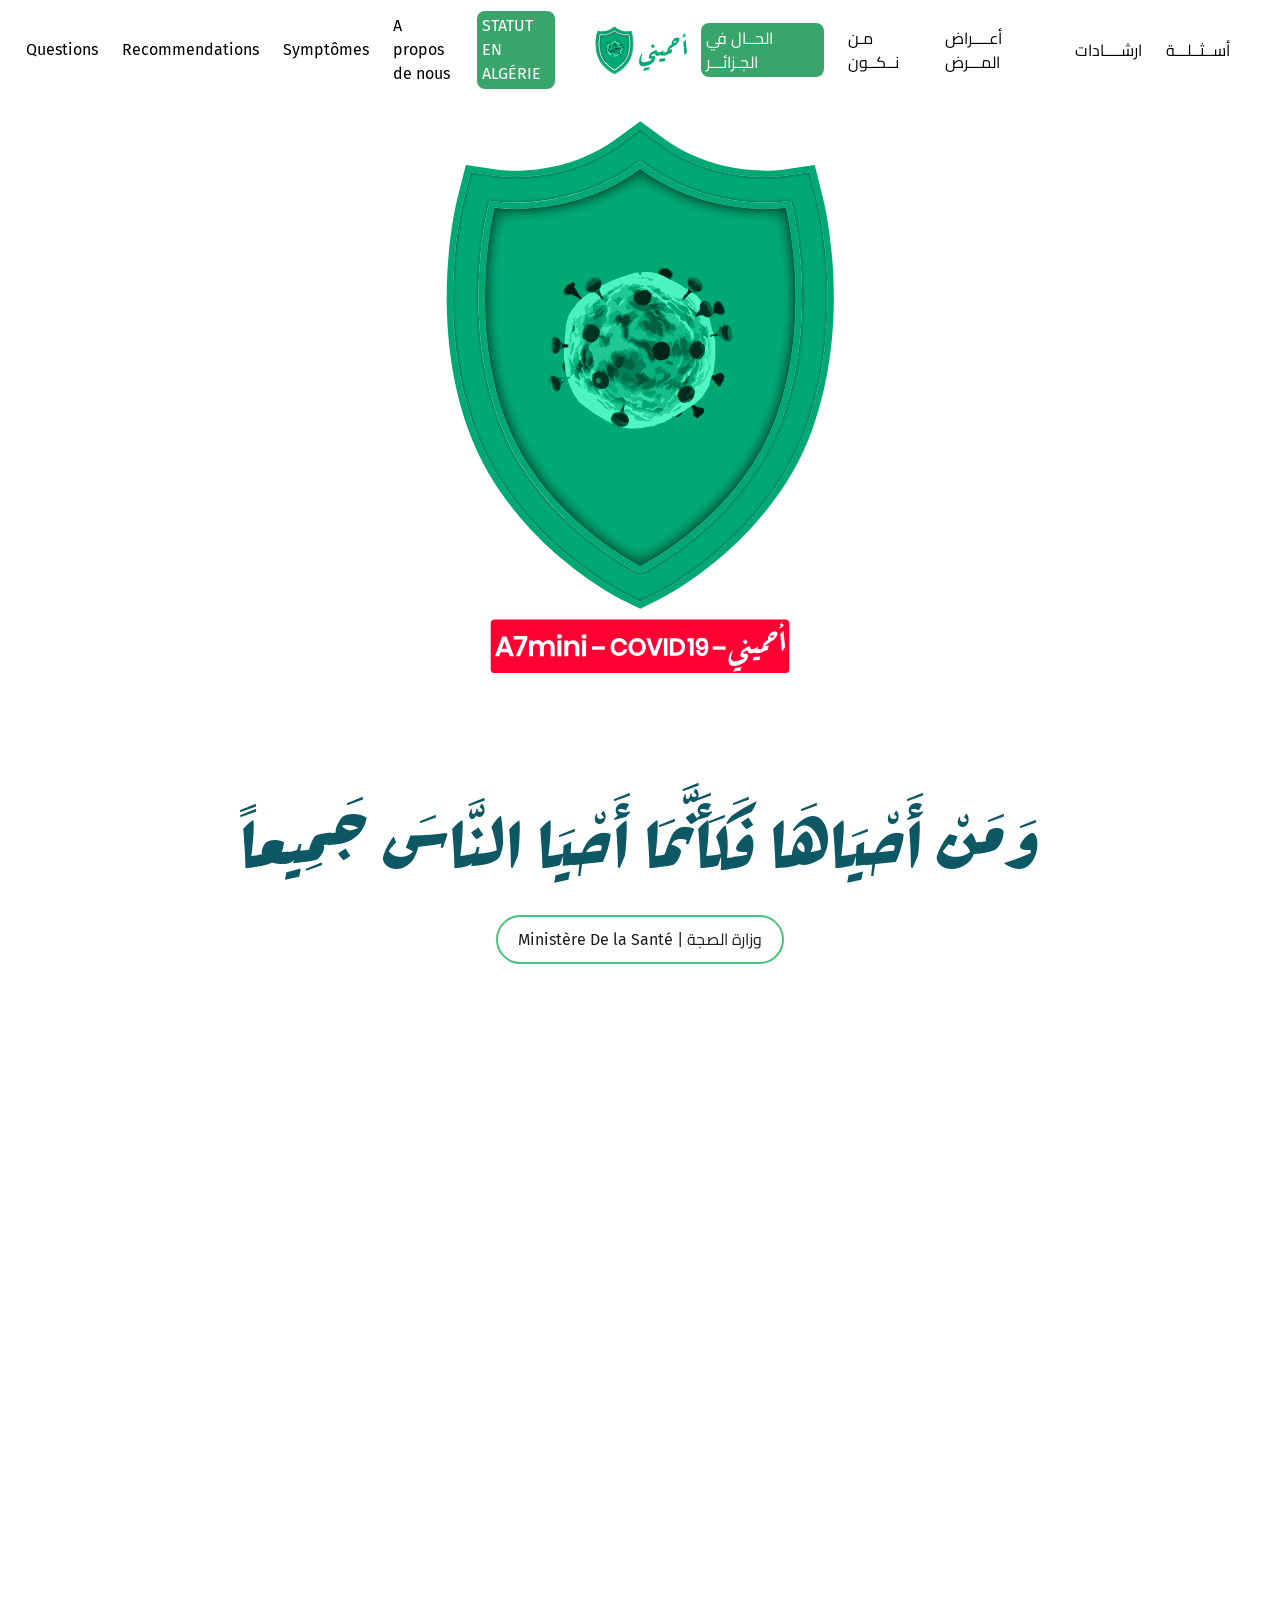
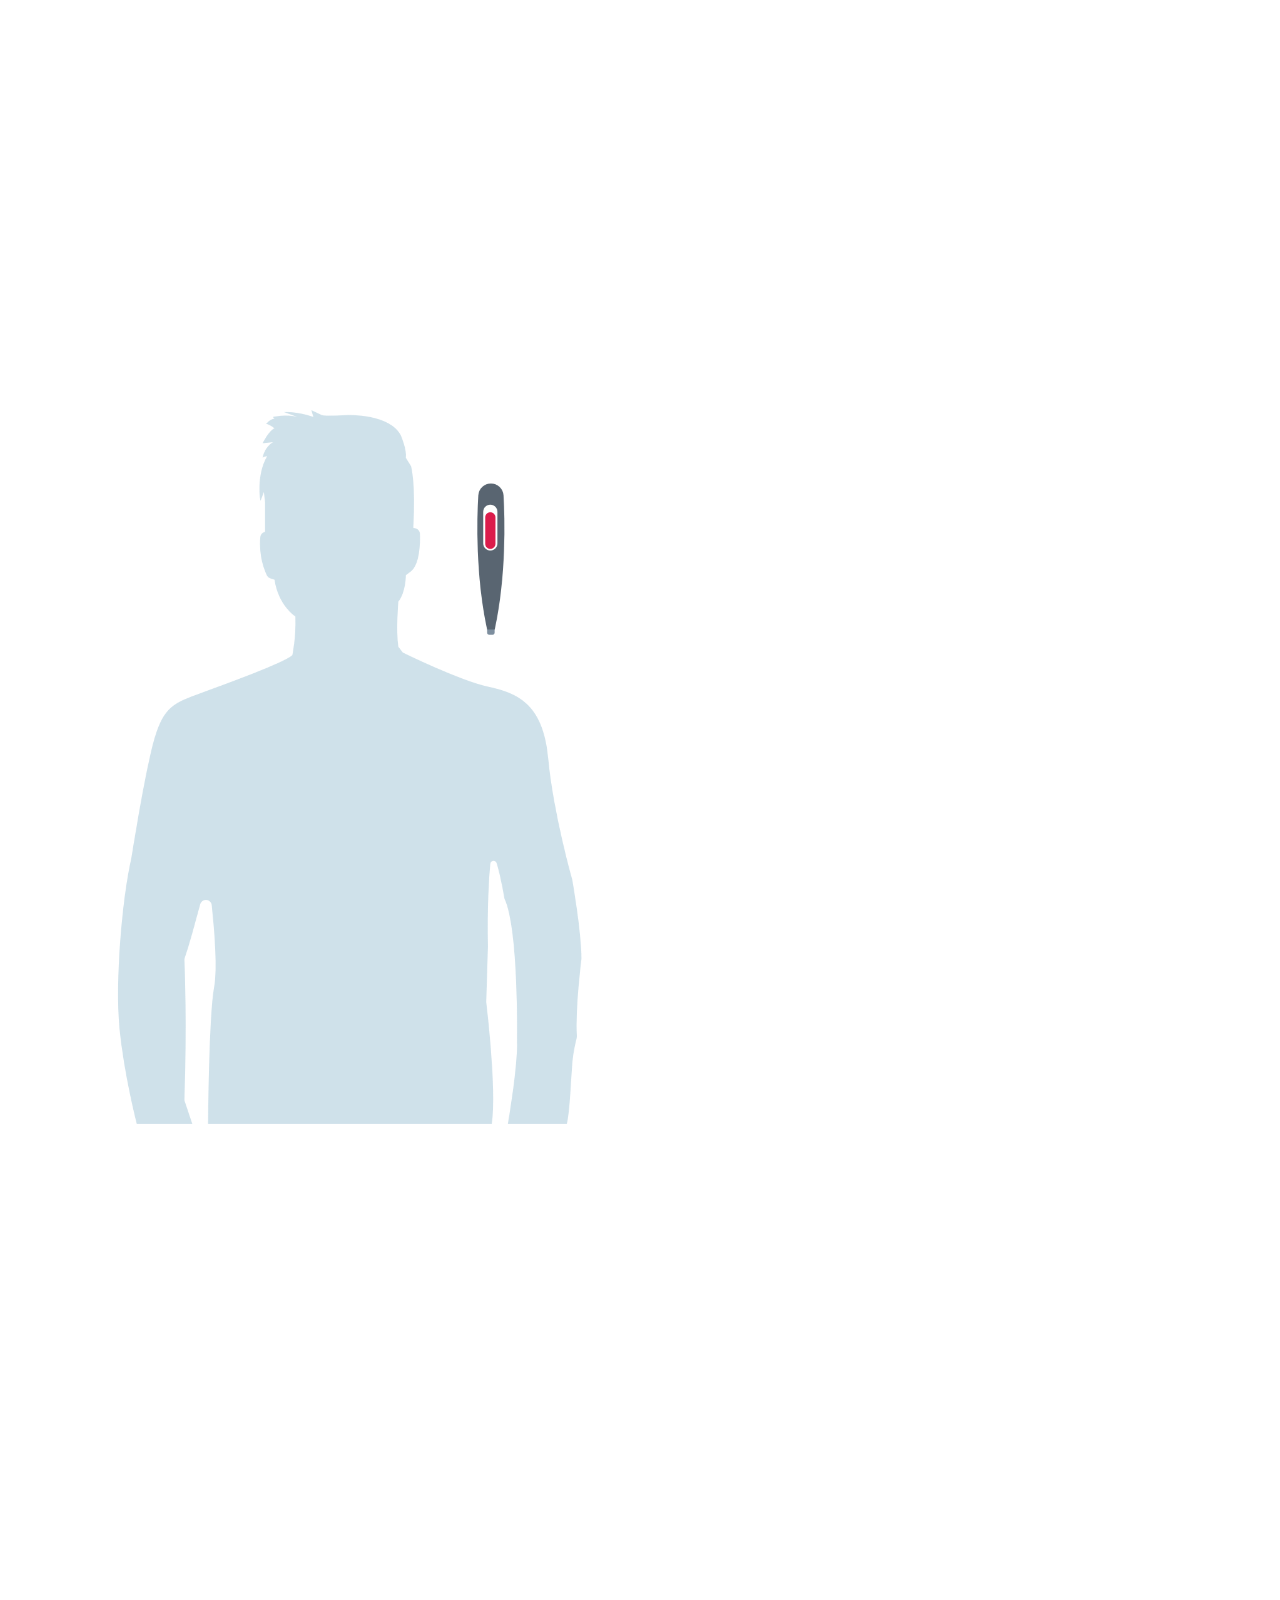
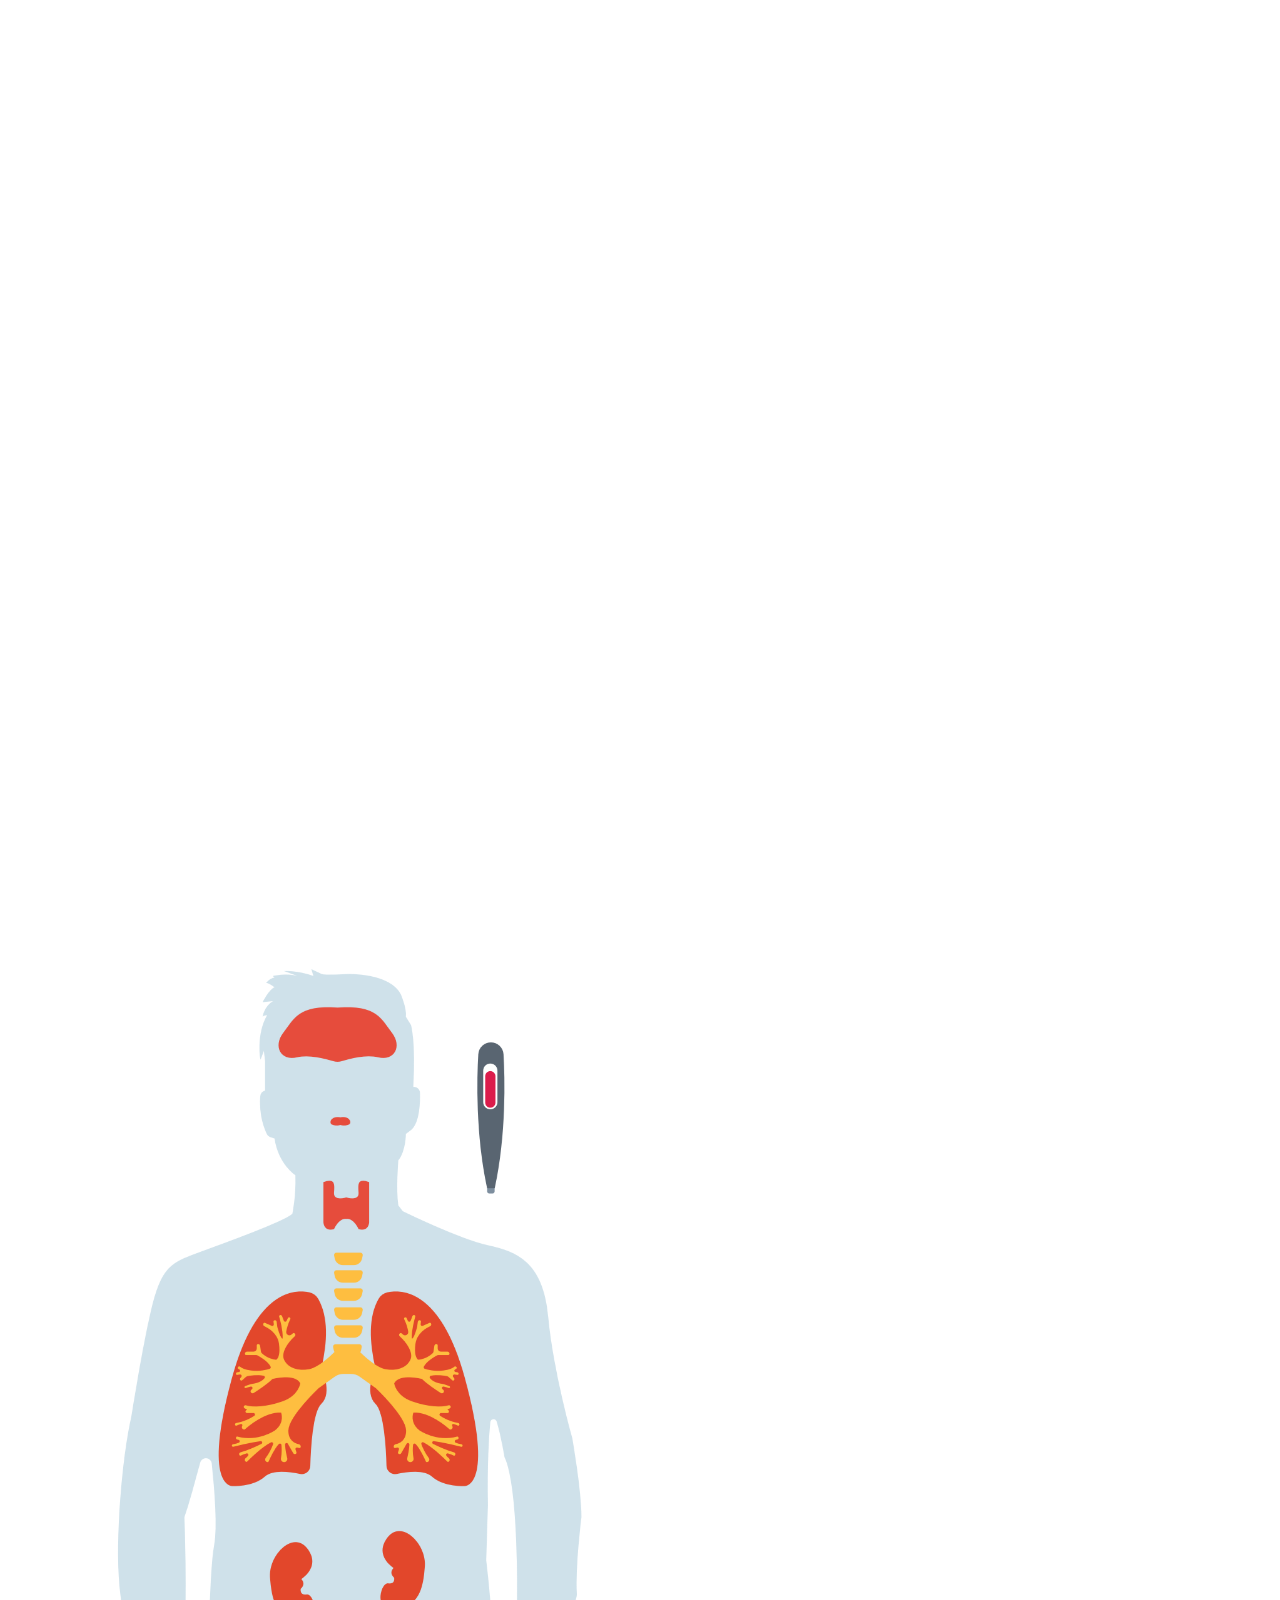
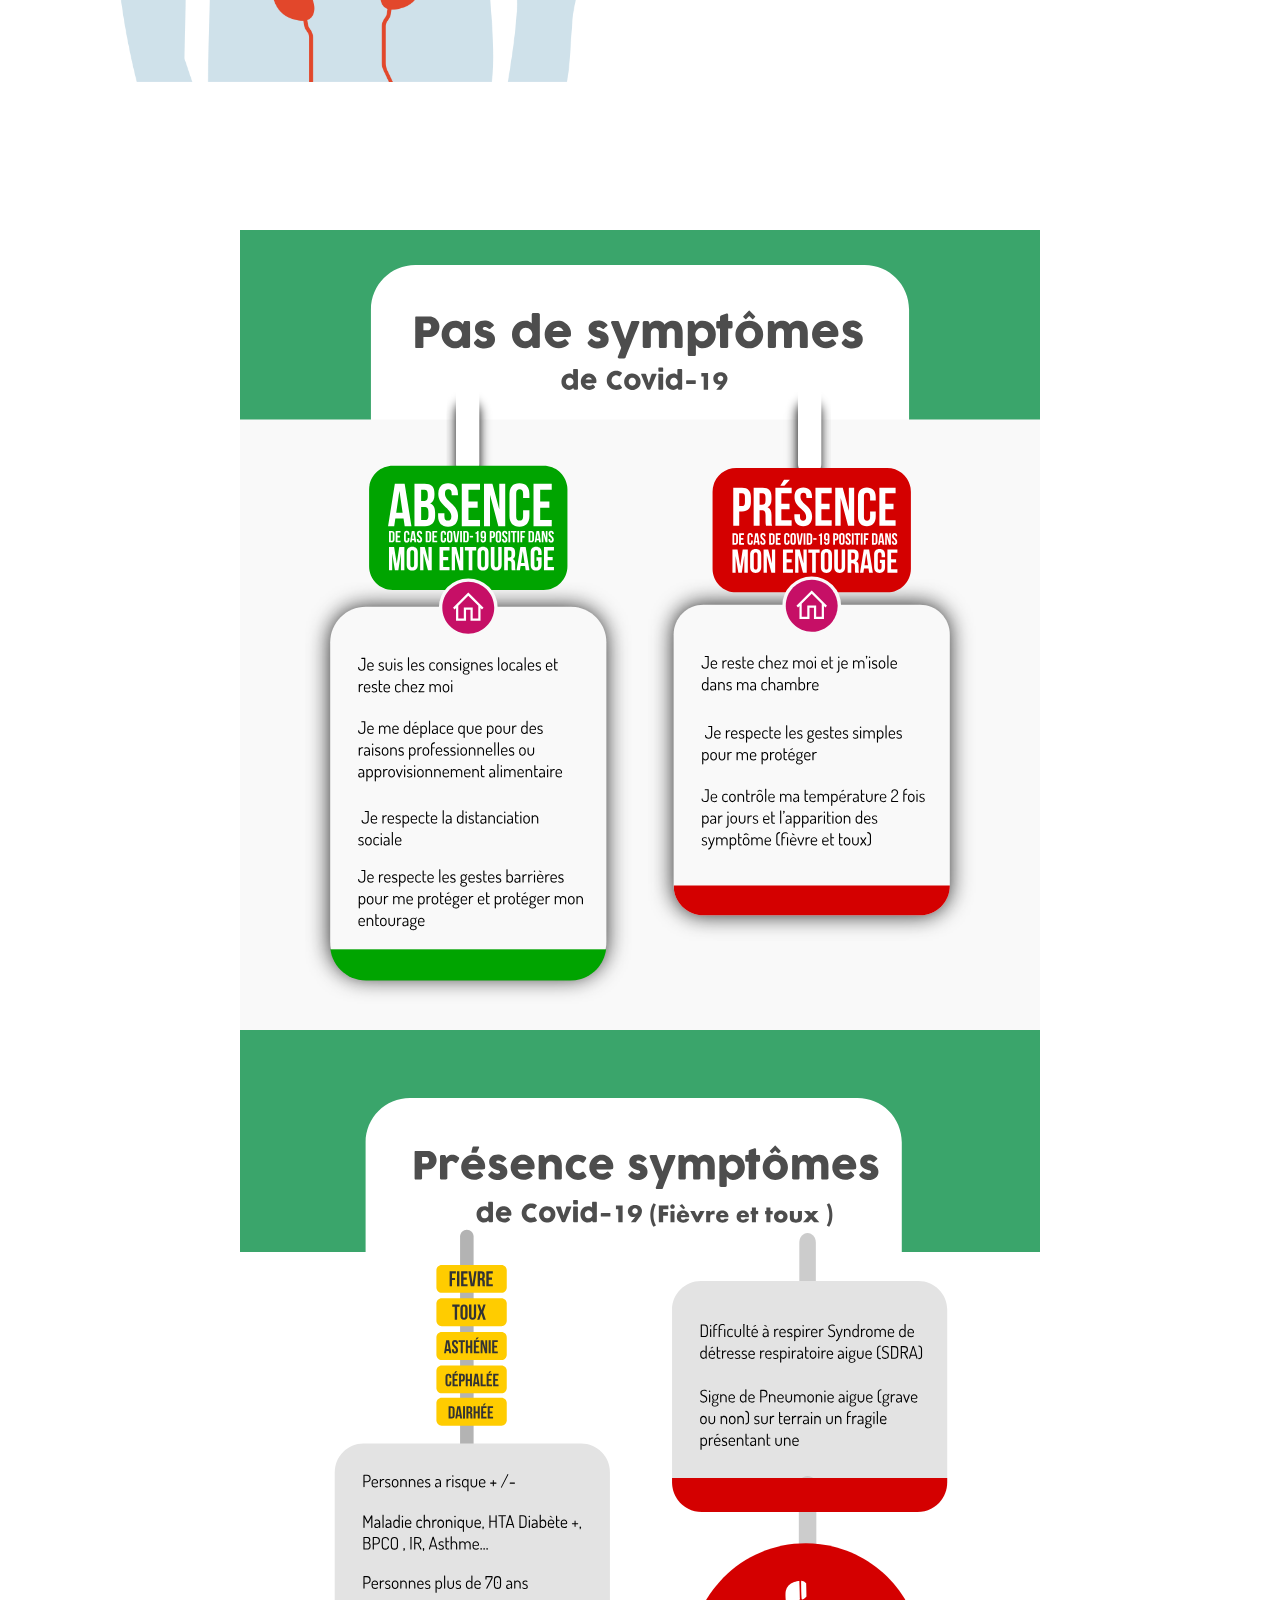
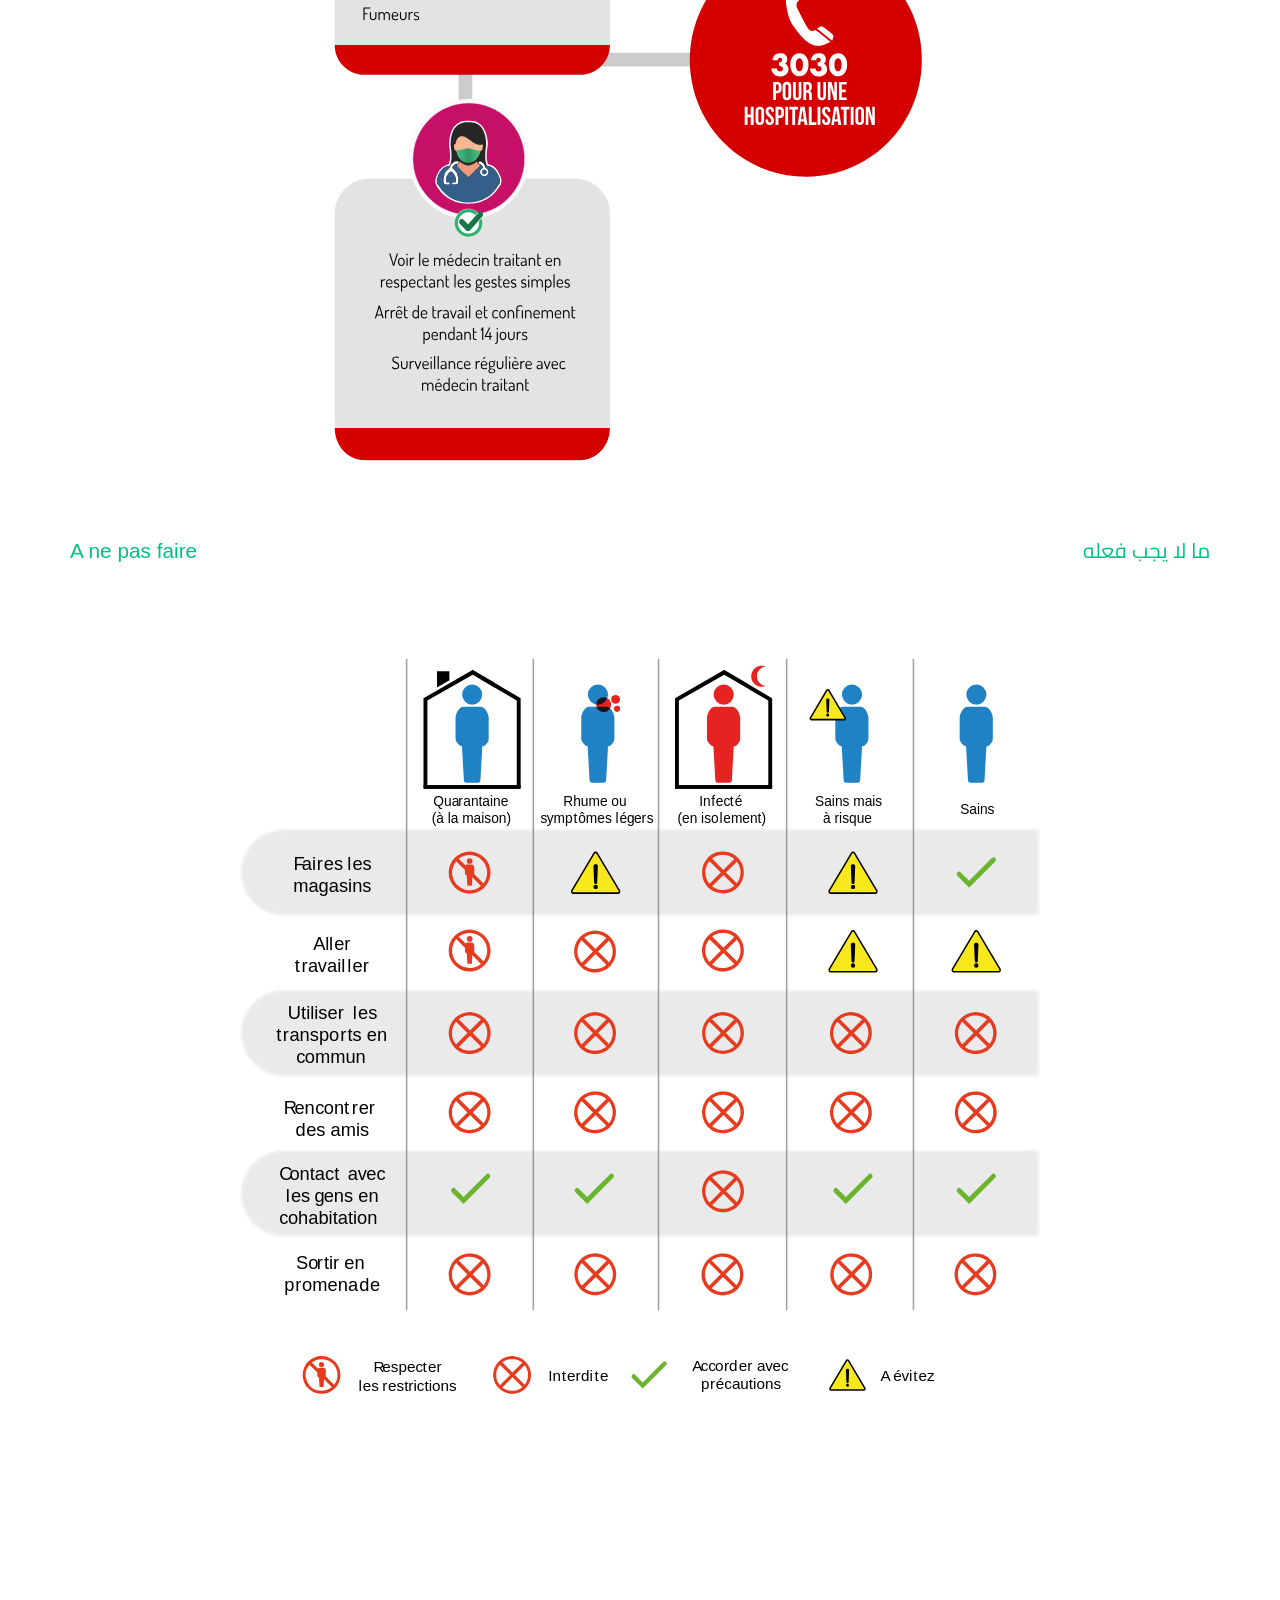
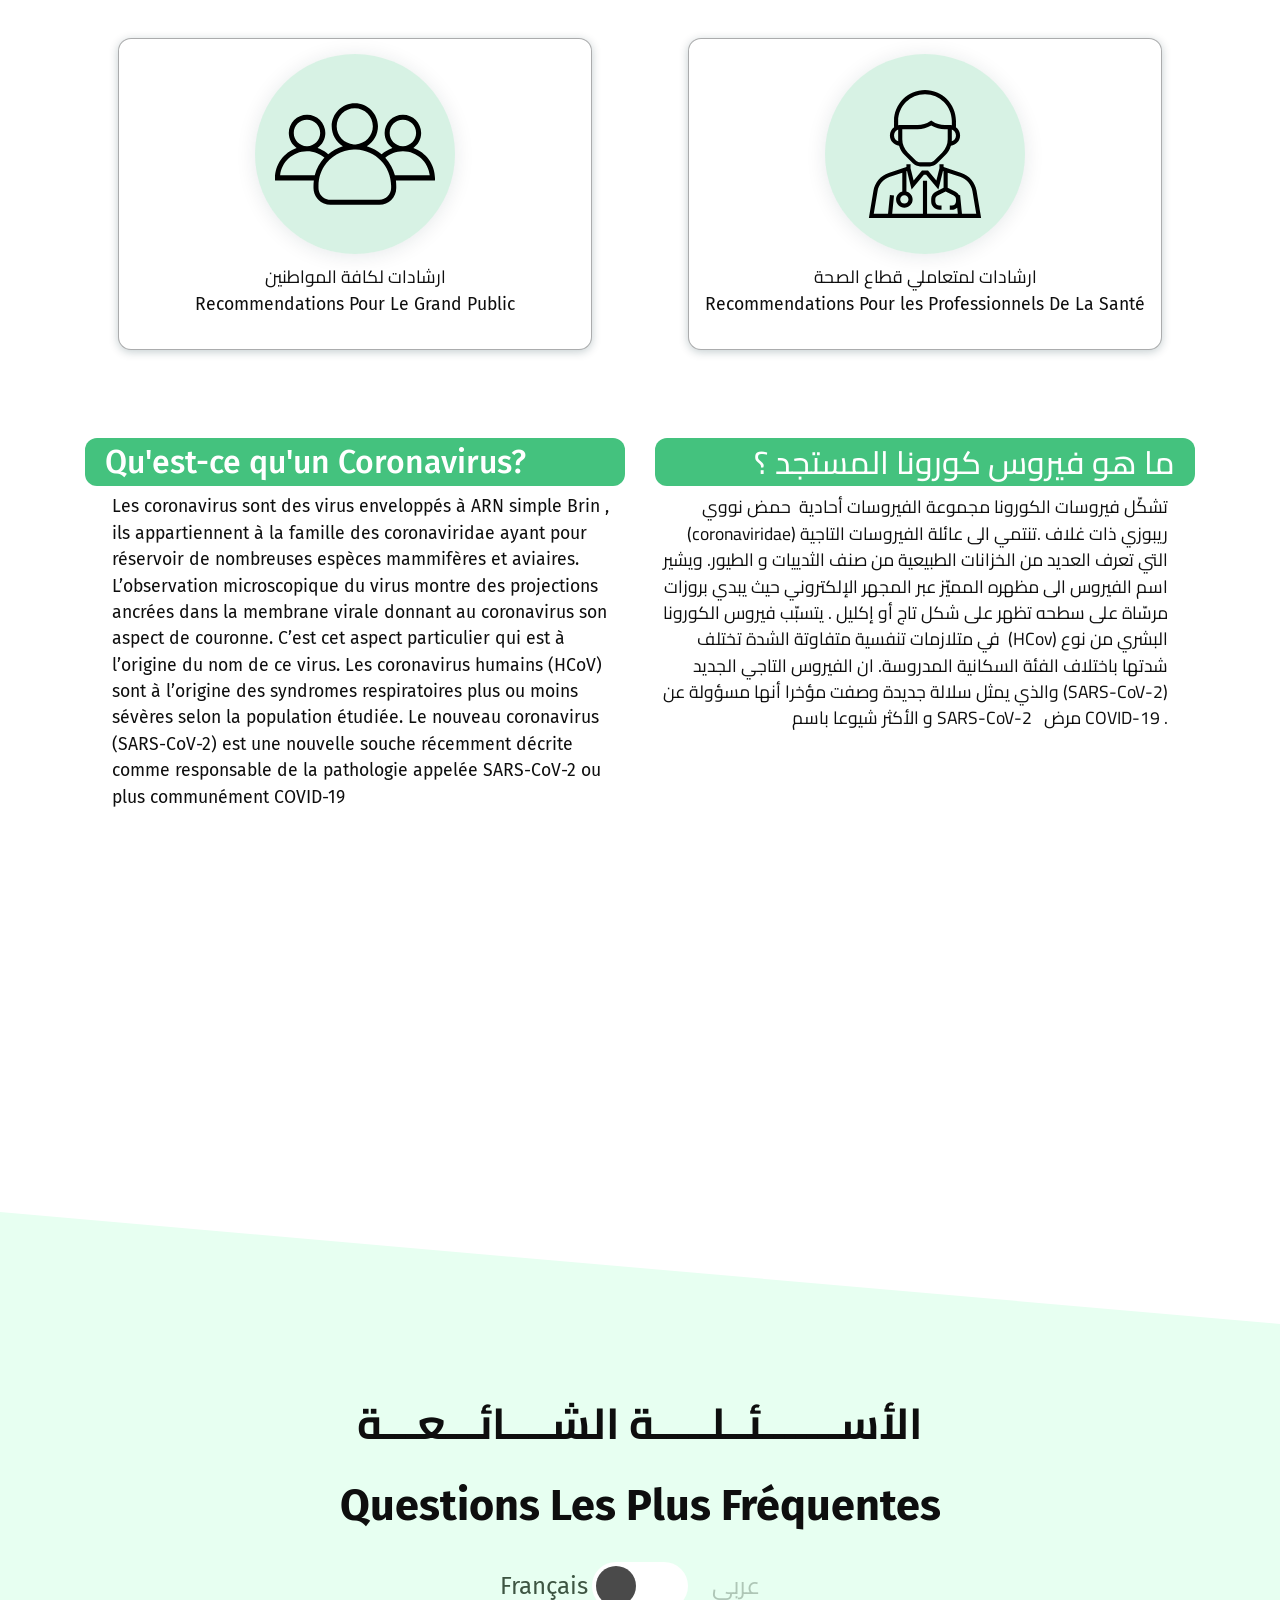
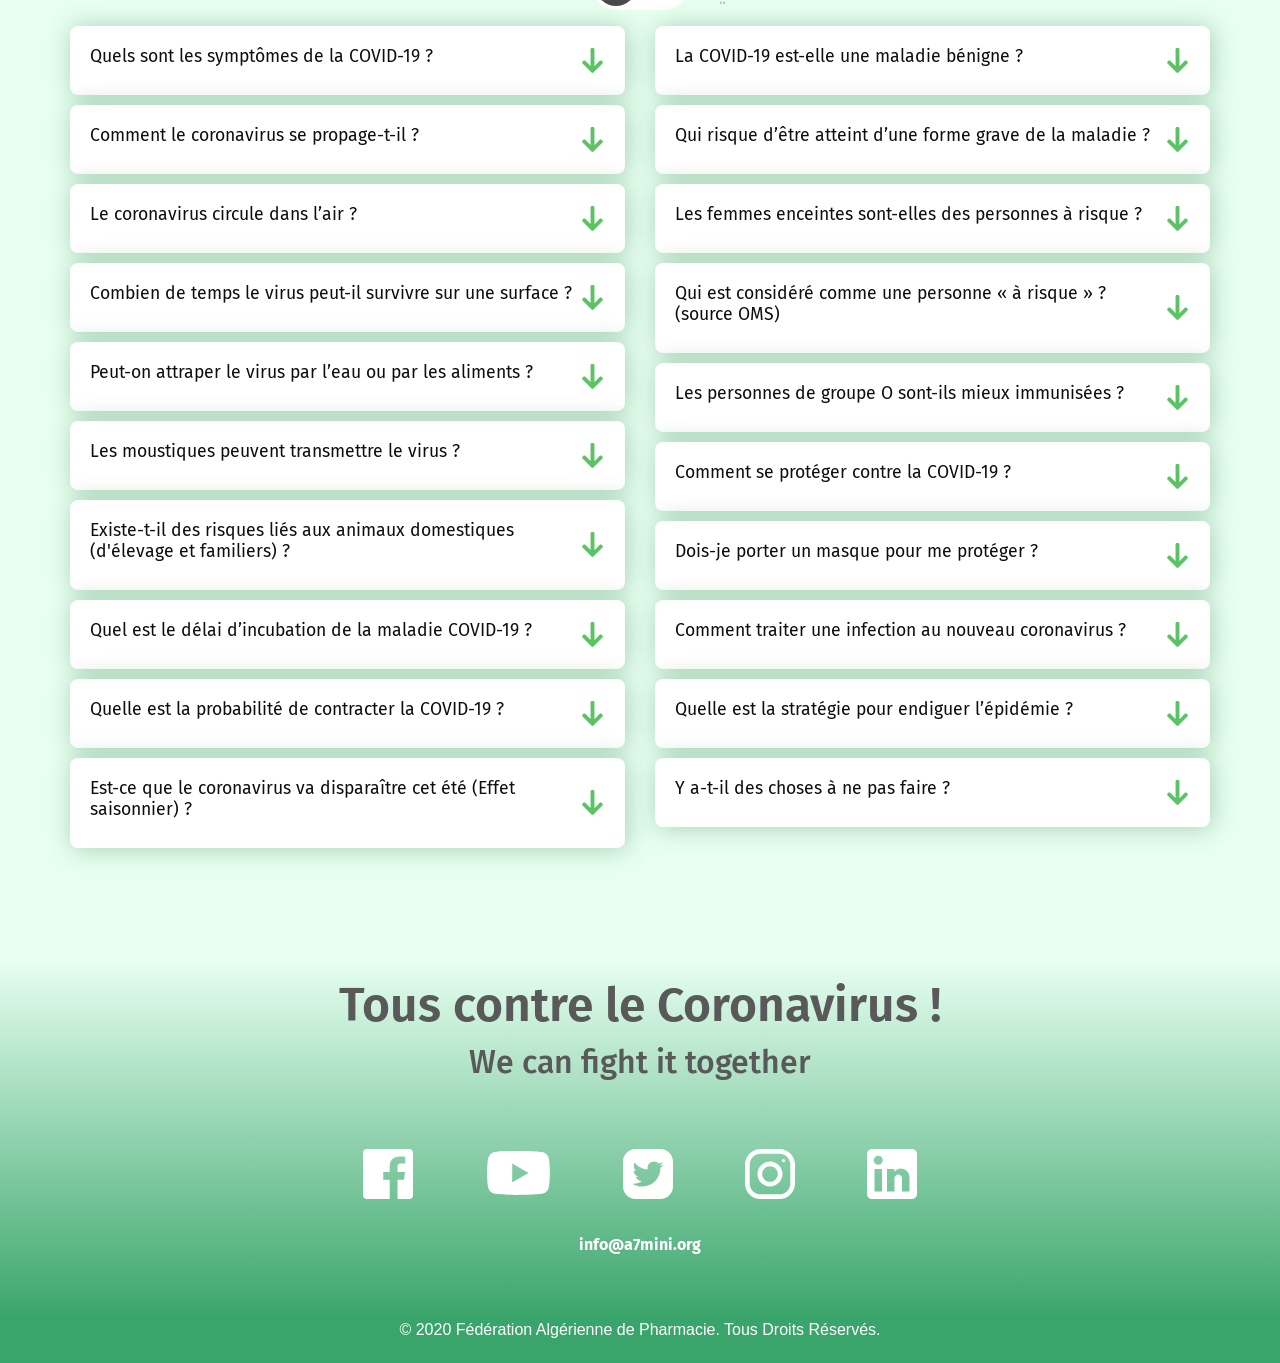
==== public/index.html @ 942046d7 "first commit. Repo init." ====
<!DOCTYPE html>
<html lang="en">
<head>
    <!--<div>Icons made by <a href="https://www.flaticon.com/authors/freepik" title="Freepik">Freepik</a> from <a href="https://www.flaticon.com/" title="Flaticon">www.flaticon.com</a></div>-->
    <!--Icons made by <a href="https://www.flaticon.com/authors/freepik" title="Freepik">Freepik</a> from <a href="https://www.flaticon.com/" title="Flaticon"> www.flaticon.com</a>-->
    <!--<div>Icons made by <a href="https://www.flaticon.com/authors/smashicons" title="Smashicons">Smashicons</a> from <a href="https://www.flaticon.com/" title="Flaticon">www.flaticon.com</a></div>-->
    <!--<div>Icons made by <a href="https://www.flaticon.com/authors/vitaly-gorbachev" title="Vitaly Gorbachev">Vitaly Gorbachev</a> from <a href="https://www.flaticon.com/" title="Flaticon">www.flaticon.com</a></div>-->
    <!--<div>Icons made by <a href="https://www.flaticon.com/authors/freepik" title="Freepik">Freepik</a> from <a href="https://www.flaticon.com/" title="Flaticon">www.flaticon.com</a></div>-->
    <!--<div>Icons made by <a href="https://www.flaticon.com/authors/ultimatearm" title="ultimatearm">ultimatearm</a> from <a href="https://www.flaticon.com/" title="Flaticon">www.flaticon.com</a></div>-->
    <!--<div>Icons made by <a href="https://www.flaticon.com/authors/surang" title="surang">surang</a> from <a href="https://www.flaticon.com/" title="Flaticon">www.flaticon.com</a></div>-->
    <!--<div>Icons made by <a href="https://www.flaticon.com/authors/freepik" title="Freepik">Freepik</a> from <a href="https://www.flaticon.com/" title="Flaticon">www.flaticon.com</a></div>-->
    <!--<div>Icons made by <a href="https://www.flaticon.com/authors/roundicons" title="Roundicons">Roundicons</a> from <a href="https://www.flaticon.com/" title="Flaticon">www.flaticon.com</a></div>-->
    <!--<div>Icons made by <a href="https://www.flaticon.com/authors/freepik" title="Freepik">Freepik</a> from <a href="https://www.flaticon.com/" title="Flaticon">www.flaticon.com</a></div>-->
    <!--Icons made by <a href="https://www.flaticon.com/authors/freepik" title="Freepik">Freepik</a> from <a href="https://www.flaticon.com/" title="Flaticon"> www.flaticon.com</a>-->
    <!--Icons made by <a href="https://www.flaticon.com/authors/freepik" title="Freepik">Freepik</a> from <a href="https://www.flaticon.com/" title="Flaticon"> www.flaticon.com</a>-->
    <!--Icons made by <a href="https://www.flaticon.com/authors/freepik" title="Freepik">Freepik</a> from <a href="https://www.flaticon.com/" title="Flaticon"> www.flaticon.com</a>-->
    <!--Icons made by <a href="https://www.flaticon.com/authors/prosymbols" title="Prosymbols">Prosymbols</a> from <a href="https://www.flaticon.com/" title="Flaticon"> www.flaticon.com</a>-->
    <!--Icons made by <a href="https://www.flaticon.com/authors/eucalyp" title="Eucalyp">Eucalyp</a> from <a href="https://www.flaticon.com/" title="Flaticon"> www.flaticon.com</a>-->
    <!--Icons made by <a href="https://www.flaticon.com/authors/roundicons" title="Roundicons">Roundicons</a> from <a href="https://www.flaticon.com/" title="Flaticon"> www.flaticon.com</a>-->
    <meta charset="UTF-8">
    <meta name="viewport" content="width=device-width, minimum-scale=1, initial-scale=1.0">

    <script src="/js/loader.js"></script>
    <!--<script src="js/loader.js"></script>-->
    <script src="/js/countUp.js" type="module"></script>
    <!--Imporing Bootstrap-->
    <link rel="stylesheet" href="/css/bootstrap.min.css">
    <script src="https://ajax.googleapis.com/ajax/libs/jquery/1.12.4/jquery.min.js"></script>
    <script src="/js/bootstrap.js"></script>
    <!--Importing AOS.js Library-->
    <link href="https://unpkg.com/aos@2.3.1/dist/aos.css" rel="stylesheet">
    <!--Impoting Fonts-->
    <!--<link href="https://fonts.googleapis.com/css?family=Poppins:300,400,500,600,700|Rakkas|Tajawal&display=swap" rel="stylesheet">-->
    <link href="https://fonts.googleapis.com/css2?family=Fira+Sans:wght@400;500;600&family=Rakkas&family=Cairo:wght@400;500;700&display=swap" rel="stylesheet">
    <!--Importing Stylesheet-->
    <link rel="stylesheet" href="/css/style.css">

    <title>A7mini DZ</title>
</head>
<body id="document">

    <div id="loader" class="d-flex justify-content-center align-items-center">
        <div class="loader-img-wrapper"><img src="/imgs/Ahmini%20logotype%20couleur.svg" alt=""></div>
        <img class="loader-flag-img" src="/imgs/drapeau_algerie.png" alt="">
    </div>


    <div id="content-wrapper">

        <div class="green-number flex-column flex-md-row d-flex position-fixed justify-content-between align-items-baseline">
            <img src="/imgs/phone.svg" alt="">
            <h3 class="mobile-num">30<br>30</h3>
            <h3>3030</h3>
        </div>

        <header class="d-flex flex-row justify-content-between align-content-center">
            <div class="header-bg"></div>

            <ul class="d-flex flex-sm-row align-items-center">
                <li><a href="#faq">Questions</a></li>
                <li><a href="#recommendations">Recommendations</a></li>
                <li><a href="#symptoms">Symptômes</a></li>
                <li><a href="/about.html">A propos de nous</a></li>
                <li class="special-nav"><a href="#status">STATUT EN ALGÉRIE</a></li>
            </ul>

            <img src="/imgs/logo-compact.svg" alt="hackIT logo" class="logo-main-page">

            <ul class="d-flex flex-sm-row-reverse align-items-center text-arabic">
                <li><a href="#faq">أســثــلـــة</a></li>
                <li><a href="#recommendations">ارشــــادات</a></li>
                <li><a href="#symptoms">أعــــراض المـــرض</a></li>
                <li><a href="/about.html">مـن نــكــون</a></li>
                <li class="special-nav"><a href="#status">الحــال في الجـزائـــر</a></li>
            </ul>

            <div class="btn btn-burger align-self-center" onclick="openMobileMenu()"><img src="/imgs/menu.svg" alt="">
            </div>
            <div class="mobile-menu closed-menu">
                <div class="btn btn-close align-self-center " onclick="closeMobileMenu()"><img src="/imgs/close-btn.svg" alt=""></div>
                <ul class="d-flex flex-column align-items-center justify-content-around w-100 text-center">
                    <li onclick="closeMobileMenu()"><a href="#map">Statut <br> <span class="text-arabic ">الوضع في البلد</span></a></li>
                    <li onclick="closeMobileMenu()"><a href="/about.html">A propos <br> <span class="text-arabic ">من نكون</span></a></li>
                    <li onclick="closeMobileMenu()"><a href="#symptoms">Symptomes <br>
                    <span class="text-arabic ">أعراض</span></a></li>
                    <li onclick="closeMobileMenu()"><a href="#recommendations">Recommendations <br>
                    <span class="text-arabic ">ارشادات</span></a></li>
                    <li onclick="closeMobileMenu()"><a href="#faq">Questions <br> <span class="text-arabic ">أسئلة</span></a></li>
                </ul>
            </div>
        </header>

        <section id="hero" class="hero">
            <div class="container d-flex flex-column justify-content-between"
                 data-aos="fade-in" data-aos-anchor-placement="top-center" data-aos-duration="800">
                <div class="bg-container flex-grow-1 flex-md-grow-0">
                    <img src="/imgs/Ahmini-logotype-01.svg" alt="">
                </div>
                <h3 class="text-center "> وَمَنْ أَحْيَاهَا فَكَأَنَّمَا أَحْيَا النَّاسَ جَمِيعاً</h3>
            </div>
        </section>

        <a href="http://www.sante.gov.dz/">
            <button id="button-ministere" class="btn btn-primary">Ministère De la Santé | <span class="text-arabic">وزارة الصجة</span></button>
        </a>
        
        <section id="status" class="status">
            <div class="container">
                <div class="row">
                    <p class="section-header-upper w-50"
                    data-aos="fade-right" data-aos-anchor-placement="top-center">L'état du pays</p>
                    <p class="section-header-upper text-arabic text-right w-50"
                    data-aos="fade-left" data-aos-anchor-placement="top-center">وضع الوطن</p>
                </div>
                <div class="row">
                    <h2 class="section-header w-50 text-right text-arabic d-md-none"
                        data-aos="fade-left" data-aos-anchor-placement="top-center" data-aos-delay="100">الحال في الجزائر</h2>
                    <h2 class="section-header w-50"
                    data-aos="fade-right" data-aos-anchor-placement="top-center" data-aos-delay="100">Status Dans L'algérie</h2>
                    <h2 class="section-header w-50 text-right text-arabic d-none d-md-block"
                        data-aos="fade-left" data-aos-anchor-placement="top-center" data-aos-delay="100">الحال في الجزائر</h2>
                </div>
                <div class="row">
                    <div class="col-md-3 col-sm-12 status-element" data-aos="fade-up" data-aos-anchor-placement="top-center">
                        <img src="/imgs/coronavirus.svg" width="100" alt="">
                        <p class="status-number dz-status status-number-inf">800</p>
                        <p class="status-text"> <span class="text-arabic">مصابين</span> <br> Infectés </p>
                    </div>
                    <div class="col-md-3 col-sm-12 status-element" data-aos="fade-up" data-aos-anchor-placement="top-center" data-aos-delay="100">
                        <img src="/imgs/vaccine.svg" alt="">
                        <p class="status-number dz-status status-number-ret">100</p>
                        <p class="status-text"><span class="text-arabic">معافين</span> <br>Rétablis </p>
                    </div>
                    <div class="col-md-3 col-sm-12 status-element" data-aos="fade-up" data-aos-anchor-placement="top-center" data-aos-delay="200">
                        <img src="/imgs/hospital-bed.svg" alt="">
                        <p class="status-number dz-status status-number-dec">40</p>
                        <p class="status-text"> <span class="text-arabic">في الانعاش</span> <br>En réanimation</p>
                    </div>
                    <div class="col-md-3 col-sm-12 status-element" data-aos="fade-up" data-aos-anchor-placement="top-center" data-aos-delay="200">
                        <img src="/imgs/grave.svg" alt="">
                        <p class="status-number dz-status status-number-dec">40</p>
                        <p class="status-text"><span class="text-arabic">وفايت</span><br>Décés  </p>
                    </div>
                </div>
            </div>
        </section>

        <section id="map" class="map">
            <div class="container">
                <div class="row">
                    <p class="section-header-upper w-50"
                    data-aos="fade-right" data-aos-anchor-placement="top-center" >Où est l'Algérie</p>
                    <p class="section-header-upper text-right text-arabic w-50"
                       data-aos="fade-left" data-aos-anchor-placement="top-center">كيف هي الجزائر</p>
                </div>
                <div class="row">
                    <h2 class="section-header w-50 text-right text-arabic d-md-none"
                        data-aos="fade-left" data-aos-anchor-placement="top-center" data-aos-delay="100">احـــصـــــاءات</h2>
                    <h2 class="section-header w-50"
                        data-aos="fade-right" data-aos-anchor-placement="top-center" data-aos-delay="100">Statistiques</h2>
                    <h2 class="section-header w-50 text-right text-arabic d-none d-md-block"
                        data-aos="fade-left" data-aos-anchor-placement="top-center" data-aos-delay="100">احـــصـــــاءات</h2>
                </div>
                <h3 class="text-center"
                    data-aos="fade-up" data-aos-anchor-placement="top-center" >Carte épidémiologique | <span class="text-arabic">خريطة وبائية</span></h3>
                <div class="map-wrapper w-75 mx-auto"
                     data-aos="fade-up" data-aos-anchor-placement="top-center" >
                    <div class="piktowrapper-embed"
                         style="height: 300px;background-color: coral; width: 0px;position: relative;"
                         data-uid="45276330-map-2">
                        <div class="pikto-canvas-wrap" style="width: 200px;">
                            <div class="pikto-canvas" style="width: 200px;">
                                <div class="embed-loading-overlay"
                                     style="width: 100%; height: 100%; position: absolute; text-align: center;">
                                    <img width="60px" alt="Loading..." style="margin-top: 100px"
                                         src="https://create.piktochart.com/loading.gif"/>
                                    <p style="margin: 0; padding: 0; font-family: Lato, Helvetica, Arial, sans-serif; font-weight: 600; font-size: 16px">
                                        Loading...</p>
                                </div>
                            </div>
                        </div>
                    </div>
                    <script>(function (d) {

                        var js, id = "pikto-embed-js", ref = d.getElementsByTagName("script")[0];
                        if (d.getElementById(id)) {
                            return;
                        }
                        js = d.createElement("script");
                        js.id = id;
                        js.async = true;
                        js.src = "https://create.piktochart.com/assets/embedding/embed.js";
                        ref.parentNode.insertBefore(js, ref);
                    }(document));</script>
                </div>
                <div class="row pt-3"
                     data-aos="fade-up" data-aos-anchor-placement="top-center" >
                    <div class="col-12">
                        <h3 class="text-center">Nombre des cas | <span class="text-arabic">عدد الحالات</span></h3>
                        <div class="graph-wrapper">
                            <iframe style="width:100%" width="560" height="391" src="https://coronavirus.app/chart/AwN0CScPDApcLFgz6e3z/infected?embed=true"
                                    frameborder="0" allow="accelerometer; autoplay; encrypted-media; gyroscope; picture-in-picture" allowfullscreen></iframe>
                        </div>
                    </div>
                </div>
            </div>
        </section>

        <section id="world-status" class="status">
            <div class="container">
                <div class="row">
                    <p class="section-header-upper w-50"
                       data-aos="fade-right" data-aos-anchor-placement="top-center" >Chiffres Mondiaux</p>
                    <p class="section-header-upper text-arabic text-right w-50"
                       data-aos="fade-left" data-aos-anchor-placement="top-center" >الأرقام الدولية</p>
                </div>
                <div class="row">
                    <h2 class="section-header w-50 text-right text-arabic d-md-none"
                        data-aos="fade-left" data-aos-anchor-placement="top-center" data-aos-delay="100">الحال في العالم</h2>
                    <h2 class="section-header w-50"
                        data-aos="fade-right" data-aos-anchor-placement="top-center" data-aos-delay="100">Status Dans Le Monde</h2>
                    <h2 class="section-header w-50 text-right text-arabic d-none d-md-block"
                        data-aos="fade-left" data-aos-anchor-placement="top-center" data-aos-delay="100">الحال في العالم</h2>
                </div>
                <div class="row">
                    <div class="col-md-6 col-sm-12 status-element"
                         data-aos="fade-up" data-aos-anchor-placement="top-center" >
                        <img src="/imgs/coronavirus.svg"  alt="">
                        <p class="status-number  world-status status-number-inf">1433337</p>
                        <p class="status-text">Infectés <br> <span class="text-arabic">مصابين</span></p>
                    </div>
                    <div class="col-md-6 col-sm-12 status-element "
                         data-aos="fade-up" data-aos-anchor-placement="top-center" data-aos-delay="150">
                        <img src="/imgs/grave.svg" alt="">
                        <p class="status-number  world-status status-number-dec">85266</p>
                        <p class="status-text">Décès <br> <span class="text-arabic">موتى</span></p>
                    </div>
                </div>
            </div>
        </section>

        <section class="video">
            <div class="container" data-aos="fade-up" data-aos-anchor-placement="top-center">
                <div class="video-container">
                    <iframe
                    src="https://www.youtube.com/embed/yrYeZiV5Qh4">
                    </iframe>
                </div>
            </div>
        </section>

        <section id="symptoms" class="symptoms">
            <div class="container">
                <div class="row">
                    <p class="section-header-upper w-50"
                       data-aos="fade-right" data-aos-anchor-placement="top-center" >Suis-je malade ?</p>
                    <p class="section-header-upper text-right text-arabic w-50"
                       data-aos="fade-left" data-aos-anchor-placement="top-center" >هل أنا مصاب ؟</p>
                </div>
                <div class="row">
                    <h2 class="section-header w-50 text-right text-arabic d-md-none"
                        data-aos="fade-left" data-aos-anchor-placement="top-center" data-aos-delay="100">أعراض فيروس الكورونا</h2>
                    <h2 class="section-header w-50"
                        data-aos="fade-right" data-aos-anchor-placement="top-center" data-aos-delay="100">Symptomes du COVID-19</h2>
                    <h2 class="section-header w-50 text-right text-arabic d-none d-md-block"
                        data-aos="fade-left" data-aos-anchor-placement="top-center" data-aos-delay="100">أعراض فيروس الكورونا</h2>
                </div>
                <div class="row">

                    <div class="d-block d-md-none col-12 symptoms-text-mobile-wrapper"
                         data-aos="fade-left" data-aos-anchor-placement="top-center" data-aos-delay="200">

                        <div class="symptoms-text symptoms-text-mobile-arabic">

                            <h3 class="symptoms-title-arabic text-arabic text-right">المراحل الأولى للمرض	</h3>
                            <p class="symptoms-paragraph-arabic text-arabic text-right">الأعراض الأكثر شيوعا هي : آلام الرّأس، السّعال الجاف، سيلان الأنف، و في حالة تطوّر المرض يمكن أن يتعرّض المريض لسعال ٍ مصحوبا بالبلغم أو حتى بالدم.</p>
                        </div>
                        <div class="symptoms-text symptoms-text-mobile">

                            <h3 class="symptoms-title" style="padding-left: 30px">Les Premiers Jours</h3>
                            <p class="symptoms-paragraph">La plupart ont de la fièvre. Le virus peut également provoquer
                                des douleurs musculaires, de la fatigue, des étourdissements et même de la diarrhée. La
                                plupart montrent des signes d’amélioration après 6 à 7 jours.</p>
                            <button id="symptoms-test-btn-2" class="btn btn-primary">Se faire tester | <span class="text-arabic">أريد الفحص</span></button>
                        </div>
                    </div>
                    <div class="col-md-6 col-12 /imgs-wrapper">
                        <img id="symptoms-img-1" src="/imgs/symptom_step1.png" alt="" class="w-100 symptoms-img">
                        <img id="symptoms-img-2" src="/imgs/symptom_step2.png" alt="" class="w-100 symptoms-img">
                        <img id="symptoms-img-3" src="/imgs/symptom_step3.png" alt="" class="w-100 symptoms-img">
                        <img id="symptoms-img-4" src="/imgs/symptom_step4.png" alt="" class="w-100 symptoms-img">
                    </div>
                    <div class="d-none d-md-block col-md-6"
                         data-aos="fade-left" data-aos-anchor-placement="top-center" data-aos-delay="200">

                        <div class="symptoms-text">
                            <h3 class="symptoms-title-arabic text-arabic text-right">المراحل الأولى للمرض	</h3>
                            <p class="symptoms-paragraph-arabic text-arabic text-right">الأعراض الأكثر شيوعا هي : آلام الرّأس، السّعال الجاف، سيلان الأنف، و في حالة تطوّر المرض يمكن أن يتعرّض المريض لسعال ٍ مصحوبا بالبلغم أو حتى بالدم.</p>
                            <h3 class="symptoms-title">Les Premiers Jours</h3>
                            <p class="symptoms-paragraph">La plupart ont de la fièvre. Le virus peut également provoquer
                                des douleurs musculaires, de la fatigue, des étourdissements et même de la diarrhée. La
                                plupart montrent des signes d’amélioration après 6 à 7 jours.</p>
                            <button id="symptoms-test-btn" class="btn btn-primary">Se faire tester | <span class="text-arabic">أريد الفحص</span></button>
                        </div>
                    </div>
                </div>
            </div>
        </section>

        <section class="decisions">
            <div class="container">
                <div class="row">
                    <p class="section-header-upper w-50"
                       data-aos="fade-right" data-aos-anchor-placement="top-center">Quoi faire maintenant</p>
                    <p class="section-header-upper text-arabic text-right w-50"
                       data-aos="fade-left" data-aos-anchor-placement="top-center" >مذا أفعل الأن</p>
                </div>
                <div class="row">
                    <h2 class="section-header w-50 text-right text-arabic d-md-none"
                        data-aos="fade-left" data-aos-anchor-placement="top-center" data-aos-delay="100">ما يجب فعله</h2>
                    <h2 class="section-header w-50"
                        data-aos="fade-right" data-aos-anchor-placement="top-center" data-aos-delay="100">Action à prendre</h2>
                    <h2 class="section-header w-50 text-right text-arabic d-none d-md-block"
                        data-aos="fade-left" data-aos-anchor-placement="top-center" data-aos-delay="100">ما يجب فعله</h2>
                </div>
                <div class="row">
                    <div class="col-12">
                        <div class="img-wrapper"
                        data-aos="fade-up" data-aos-anchor-placement="top-center"><img src="/imgs/Pas%20de%20symptômes.svg" alt=""></div>
                    </div>
                    <div class="col-12">
                        <div class="img-wrapper"
                        data-aos="fade-up" data-aos-anchor-placement="top-center"><img src="/imgs/Présence%20symptômes.svg" alt=""></div>
                    </div>
                </div>
            </div>
        </section>

        <section class="restrictions">
            <div class="container">
                <div class="row">
                    <p class="section-header-upper w-50"
                       data-aos="fade-right" data-aos-anchor-placement="top-center">A ne pas faire</p>
                    <p class="section-header-upper text-right text-arabic w-50"
                       data-aos="fade-left" data-aos-anchor-placement="top-center">ما لا يجب فعله</p>
                </div>
                <div class="row">
                    <h2 class="section-header w-50 text-right text-arabic d-md-none"
                        data-aos="fade-left" data-aos-anchor-placement="top-center" data-aos-delay="100">قيود يجب الإلتزام بها</h2>
                    <h2 class="section-header w-50"
                        data-aos="fade-right" data-aos-anchor-placement="top-center" data-aos-delay="100">Restrictions</h2>
                    <h2 class="section-header w-50 text-right text-arabic d-none d-md-block"
                        data-aos="fade-left" data-aos-anchor-placement="top-center" data-aos-delay="100">قيود يجب الإلتزام بها</h2>
                </div>
                <div class="img-wrapper"
                     data-aos="fade-up" data-aos-anchor-placement="top-center" data-aos-delay="200"><img src="/imgs/Tableau%20FR%20svg.svg" alt=""></div>
            </div>
        </section>

        <section id="recommendations" class="recommendations">
            <div class="container">
                <div class="row">
                    <p class="section-header-upper w-50"
                       data-aos="fade-right" data-aos-anchor-placement="top-center">A faire</p>
                    <p class="section-header-upper text-right text-arabic w-50"
                       data-aos="fade-left" data-aos-anchor-placement="top-center">ما يجب فعله</p>
                </div>
                <div class="row">
                    <h2 class="section-header w-50 text-right text-arabic d-md-none"
                        data-aos="fade-left" data-aos-anchor-placement="top-center" data-aos-delay="100">إرشــادات</h2>
                    <h2 class="section-header w-50"
                        data-aos="fade-right" data-aos-anchor-placement="top-center" data-aos-delay="100">Recommendations</h2>
                    <h2 class="section-header w-50 text-right text-arabic d-none d-md-block"
                        data-aos="fade-left" data-aos-anchor-placement="top-center" data-aos-delay="100">ارشــادات</h2>
                </div>
                <div class="row">
                    <div class="col-12 col-md-6 p-5"
                         data-aos="fade-up" data-aos-anchor-placement="top-center">
                        <div class="recommendation-element d-flex flex-column justify-content-around">
                            <a href="./recommendation_publique.html">
                                <div class="img-wrapper">
                                    <svg version="1.1" id="Capa_1" xmlns="http://www.w3.org/2000/svg" xmlns:xlink="http://www.w3.org/1999/xlink" x="0px" y="0px"
                                         viewBox="0 0 505.4 505.4" style="enable-background:new 0 0 505.4 505.4;" xml:space="preserve">
                                    <g>
                                        <g>
                                            <path d="M437.1,233.45c14.8-10.4,24.6-27.7,24.6-47.2c0-31.9-25.8-57.7-57.7-57.7c-31.9,0-57.7,25.8-57.7,57.7
                                                c0,19.5,9.7,36.8,24.6,47.2c-12.7,4.4-24.3,11.2-34.1,20c-13.5-11.5-29.4-20.3-46.8-25.5c21.1-12.8,35.3-36.1,35.3-62.6
                                                c0-40.4-32.7-73.1-73.1-73.1c-40.4,0-73.1,32.8-73.1,73.1c0,26.5,14.1,49.8,35.3,62.6c-17.2,5.2-32.9,13.9-46.3,25.2
                                                c-9.8-8.6-21.2-15.3-33.7-19.6c14.8-10.4,24.6-27.7,24.6-47.2c0-31.9-25.8-57.7-57.7-57.7s-57.7,25.8-57.7,57.7
                                                c0,19.5,9.7,36.8,24.6,47.2C28.5,247.25,0,284.95,0,329.25v6.6c0,0.2,0.2,0.4,0.4,0.4h122.3c-0.7,5.5-1.1,11.2-1.1,16.9v6.8
                                                c0,29.4,23.8,53.2,53.2,53.2h155c29.4,0,53.2-23.8,53.2-53.2v-6.8c0-5.7-0.4-11.4-1.1-16.9H505c0.2,0,0.4-0.2,0.4-0.4v-6.6
                                                C505.2,284.85,476.8,247.15,437.1,233.45z M362.3,186.15c0-23,18.7-41.7,41.7-41.7s41.7,18.7,41.7,41.7
                                                c0,22.7-18.3,41.2-40.9,41.7c-0.3,0-0.5,0-0.8,0s-0.5,0-0.8,0C380.5,227.45,362.3,208.95,362.3,186.15z M194.9,165.35
                                                c0-31.5,25.6-57.1,57.1-57.1s57.1,25.6,57.1,57.1c0,30.4-23.9,55.3-53.8,57c-1.1,0-2.2,0-3.3,0c-1.1,0-2.2,0-3.3,0
                                                C218.8,220.65,194.9,195.75,194.9,165.35z M59.3,186.15c0-23,18.7-41.7,41.7-41.7s41.7,18.7,41.7,41.7c0,22.7-18.3,41.2-40.9,41.7
                                                c-0.3,0-0.5,0-0.8,0s-0.5,0-0.8,0C77.6,227.45,59.3,208.95,59.3,186.15z M125.5,320.15H16.2c4.5-42.6,40.5-76,84.2-76.3
                                                c0.2,0,0.4,0,0.6,0s0.4,0,0.6,0c20.8,0.1,39.8,7.8,54.5,20.3C141.7,279.75,131,298.95,125.5,320.15z M366.8,359.95
                                                c0,20.5-16.7,37.2-37.2,37.2h-155c-20.5,0-37.2-16.7-37.2-37.2v-6.8c0-62.1,49.6-112.9,111.3-114.7c1.1,0.1,2.3,0.1,3.4,0.1
                                                s2.3,0,3.4-0.1c61.7,1.8,111.3,52.6,111.3,114.7V359.95z M378.7,320.15c-5.5-21.1-16-40-30.3-55.6c14.8-12.8,34-20.5,55-20.7
                                                c0.2,0,0.4,0,0.6,0s0.4,0,0.6,0c43.7,0.3,79.7,33.7,84.2,76.3H378.7z"/>
                                        </g>
                                    </g>
                                    </svg>
                                </div>
                                <p class="text-center"><span class="text-arabic">ارشادات لكافة المواطنين</span> <br>Recommendations Pour Le Grand Public </p></a>
                        </div>
                    </div>
                    <div class="col-12 col-md-6 p-5"
                         data-aos="fade-left" data-aos-anchor-placement="top-center" data-aos-delay="200">
                        <div class="recommendation-element d-flex flex-column justify-content-around">
                            <a href="#">
                                <div class="img-wrapper">
                                    <svg version="1.1" id="Capa_2" xmlns="http://www.w3.org/2000/svg" xmlns:xlink="http://www.w3.org/1999/xlink" x="0px" y="0px"
                                         viewBox="0 0 496 496" style="enable-background:new 0 0 496 496;" xml:space="preserve">
                                    <g>
                                        <g>
                                            <g>
                                                <path d="M447.82,390.192c-5.376-32.232-27.976-58.68-58.976-69.016l-68.84-22.944V288h-16v15.024l-11.936,47.752L259.756,312
                                                    h-23.504l-32.312,38.776l-11.936-47.752V288h-16v10.232l-68.832,22.944c-31,10.336-53.6,36.784-58.976,69.016L30.556,496h434.888
                                                    L447.82,390.192z M256.004,480V352h-16v128h-119.16l7.12-71.2l-15.92-1.592l-7.28,72.8H49.452l14.52-87.176
                                                    c4.4-26.376,22.888-48.008,48.256-56.472l47.776-15.928v72.704c-13.768,3.576-24,16-24,30.864c0,17.648,14.352,32,32,32
                                                    s32-14.352,32-32c0-14.864-10.232-27.288-24-30.864v-78.04l2.336-0.776l17.728,70.904L243.756,328h8.496l47.688,57.224
                                                    l17.728-70.904l2.336,0.776v63.952l-30.312,15.16c-10.904,5.456-17.688,16.424-17.688,28.624V432c0,17.648,14.352,32,32,32h8v-16
                                                    h-8c-8.824,0-16-7.176-16-16v-9.168c0-6.096,3.392-11.584,8.84-14.312l31.16-15.576l31.16,15.576
                                                    c5.448,2.728,8.84,8.216,8.84,14.312V432c0,8.824-7.176,16-16,16h-8v16h8c7.968,0,15.168-3.032,20.776-7.864L375.164,480H256.004
                                                    z M168.004,408c8.824,0,16,7.176,16,16c0,8.824-7.176,16-16,16c-8.824,0-16-7.176-16-16C152.004,415.176,159.18,408,168.004,408z
                                                     M391.244,480l-7.28-72.8l-3.872,0.384c-3.064-5.648-7.76-10.368-13.776-13.376l-30.312-15.152v-58.624l47.776,15.928
                                                    c25.368,8.456,43.856,30.096,48.256,56.472L446.556,480H391.244z"/>
                                                <path d="M147.54,215.552c4.08,14.04,11.616,26.912,22.24,37.536l31.192,31.2c7.552,7.552,17.6,11.712,28.288,11.712h37.488
                                                    c10.688,0,20.736-4.16,28.288-11.712l31.192-31.2c10.624-10.624,18.152-23.504,22.24-37.536
                                                    c19.936-2.256,35.536-19.024,35.536-39.552c0-13.128-6.448-24.704-16.248-32h0.248v-24c0-66.168-53.832-120-120-120
                                                    s-120,53.832-120,120v24h0.248c-9.8,7.296-16.248,18.872-16.248,32C112.004,196.528,127.604,213.296,147.54,215.552z
                                                     M336.004,190.864c0,19.232-7.496,37.312-21.088,50.912l-31.192,31.2c-4.536,4.528-10.56,7.024-16.976,7.024H229.26
                                                    c-6.416,0-12.448-2.496-16.976-7.024l-31.192-31.2c-13.592-13.6-21.088-31.68-21.088-50.912V152h59.16
                                                    c18.704,0,36.856-5.008,52.84-14.544c15.984,9.536,34.144,14.544,52.84,14.544h11.16V190.864z M368.004,176
                                                    c0,10.552-6.896,19.44-16.376,22.64c0.224-2.568,0.376-5.16,0.376-7.776v-37.392C361.292,156.784,368.004,165.584,368.004,176z
                                                     M144.004,120c0-57.344,46.656-104,104-104s104,46.656,104,104v16.808c-2.584-0.528-5.264-0.808-8-0.808h-19.16
                                                    c-17.288,0-34.024-5.064-48.408-14.656l-4.432-2.96l-4.44,2.96C253.18,130.936,236.452,136,219.164,136h-67.16
                                                    c-2.736,0-5.416,0.28-8,0.808V120z M144.004,153.472v37.392c0,2.616,0.152,5.208,0.376,7.784
                                                    c-9.48-3.208-16.376-12.096-16.376-22.648C128.004,165.584,134.716,156.784,144.004,153.472z"/>
                                            </g>
                                        </g>
                                    </g>
                                    </svg>
                                </div>
                                <p class="text-center" > <span class="text-arabic">ارشادات لمتعاملي قطاع الصحة</span> <br> Recommendations Pour les Professionnels De La Santé</p></a>
                        </div>
                    </div>
                </div>
        </div>
        </section>

        <section class="question">
            <div class="container">
                <div class="row">
                    <div class="col-12 col-md-6 d-md-none"
                         data-aos="fade-left" data-aos-anchor-placement="top-center">
                        <h3 class="text-arabic text-right">ما هو فيروس كورونا المستجد ؟</h3>
                        <p class="text-arabic text-right">تشكّل فيروسات الكورونا مجموعة الفيروسات أحادية&nbsp; حمض نووي ريبوزي ذات غلاف .تنتمي الى عائلة الفيروسات التاجية
                            <span dir="ltr">(coronaviridae)</span> &nbsp; التي تعرف العديد من الخزانات الطبيعية من صنف الثدييات و الطيور. ويشير اسم الفيروس الى مظهره المميّز عبر المجهر الإلكتروني حيث يبدي بروزات مرسّاة على سطحه تظهر على شكل تاج أو  إكليل .

                            يتسبّب فيروس الكورونا البشري من نوع <span dir="ltr">(HCov)</span>&nbsp; في متلازمات تنفسية متفاوتة الشدة تختلف شدتها باختلاف الفئة السكانية المدروسة. ان الفيروس التاجي الجديد
                            <span dir="ltr">(SARS-CoV-2)</span> والذي يمثل سلالة جديدة وصفت مؤخرا أنها مسؤولة عن مرض &nbsp;
                            <span dir="ltr">SARS-CoV-2</span> و الأكثر شيوعا باسم
                            <span dir="ltr">COVID-19</span> .<br><br></p>
                    </div>
                    <div class="col-12 col-md-6"
                         data-aos="fade-right" data-aos-anchor-placement="top-center">
                        <h3>Qu'est-ce qu'un Coronavirus? </h3>
                        <p>Les coronavirus sont des virus enveloppés à ARN simple Brin , ils appartiennent à la famille des coronaviridae ayant pour réservoir de nombreuses espèces mammifères et aviaires.
                            L’observation microscopique du virus montre des projections ancrées dans la membrane virale donnant au coronavirus son aspect de couronne. C’est cet aspect particulier qui est à l’origine du nom de ce virus.
                            Les coronavirus humains (HCoV) sont à l’origine des syndromes respiratoires plus ou moins sévères selon la population étudiée. Le nouveau coronavirus (SARS-CoV-2) est une nouvelle souche récemment décrite comme responsable de la pathologie appelée SARS-CoV-2 ou plus communément COVID-19</p>
                    </div>
                    <div class="col-12 col-md-6 d-none d-md-block"
                         data-aos="fade-left" data-aos-anchor-placement="top-center">
                        <h3 class="text-arabic text-right">ما هو فيروس كورونا المستجد ؟</h3>
                        <p class="text-arabic text-right">تشكّل فيروسات الكورونا مجموعة الفيروسات أحادية&nbsp; حمض نووي ريبوزي ذات غلاف .تنتمي الى عائلة الفيروسات التاجية
                            <span dir="ltr">(coronaviridae)</span> &nbsp; التي تعرف العديد من الخزانات الطبيعية من صنف الثدييات و الطيور. ويشير اسم الفيروس الى مظهره المميّز عبر المجهر الإلكتروني حيث يبدي بروزات مرسّاة على سطحه تظهر على شكل تاج أو  إكليل .

                            يتسبّب فيروس الكورونا البشري من نوع <span dir="ltr">(HCov)</span>&nbsp; في متلازمات تنفسية متفاوتة الشدة تختلف شدتها باختلاف الفئة السكانية المدروسة. ان الفيروس التاجي الجديد
                            <span dir="ltr">(SARS-CoV-2)</span> والذي يمثل سلالة جديدة وصفت مؤخرا أنها مسؤولة عن مرض &nbsp;
                            <span dir="ltr">SARS-CoV-2</span> و الأكثر شيوعا باسم
                            <span dir="ltr">COVID-19</span> .<br><br></p>
                    </div>
                </div>
                <div class="row">
                    <div class="col-12 col-md-6 d-md-none"
                         data-aos="fade-left" data-aos-anchor-placement="top-center">
                        <h3 class="text-arabic text-right">ما هو مرض الكوفيد-19 ؟</h3>
                        <p class="text-arabic text-right" dir="rtl"><span dir="ltr">COVID-19</span><span dir="rtl">:</span> كوفيد-19 ( .<span
                                dir="ltr">CO</span>: <span dir="ltr">corona</span> = كورونا&nbsp;, <span
                                dir="ltr">VI</span>: <span dir="ltr">VIrus</span>= فيروس ، <span dir="ltr">D</span> :
                            <span dir="ltr">Disease</span> = مرض 91 : سنة الاكتشاف = 2019) .<br>كوفيد-19 هو اسم المرض النّاجم عن سلالة جديدة من الفيروسات التّاجية (سارس-كوف-2) تم تحديد هذه السّلالة الجديدة لأوّل مرة في مدينة ووهان في مقاطعة هوبي بالصّين عام 2019.<br>تعتبر الفيروسات التّاجية عائلة كبيرة من الفيروسات والتي تتسبّب في العديد من الأمراض تتراوح حدّتها من نزلات البرد البسيطة (بعض الفيروسات الموسمية هي فيروسات تاجية) إلى أمراض أكثر شدّة مثل (
                            <span dir="ltr">MARS-COV</span> مارس-كوف&nbsp;:متلازمة الشّرق الأوسط التّنفسية) أو
                            <span dir="ltr">SARS-COV</span>&nbsp; سارس-كوف&nbsp;:المتلازمة التّنفسية الحادّة الوخيمة) .</p>
                    </div>
                    <div class="col-12 col-md-6"
                         data-aos="fade-right" data-aos-anchor-placement="top-center">
                        <h3>Qu’est-ce que le Covid-19 ?</h3>
                        <p>COVID-19 ( CO : Corona VI : Virus D: Disease 19 – découvert en 2019) :
                            Le COVID-19 est le nom de la maladie causée par la nouvelle souche de coronavirus (SARS-CoV-2). Cette nouvelle souche a été pour la première fois identifiée dans la ville de Wuhan dans la province du Hubei en Chine en fin d’année 2019
                            Les Coronavirus sont une grande famille de virus, qui provoquent des maladies allant d’un simple rhume (certains virus saisonniers sont des Coronavirus) à des pathologies plus sévères comme le MERS-COV ou le SRAS.</p>
                    </div>
                    <div class="col-12 col-md-6 d-none d-md-block"
                         data-aos="fade-left" data-aos-anchor-placement="top-center">
                        <h3 class="text-arabic text-right">ما هو مرض الكوفيد-19 ؟</h3>
                        <p class="text-arabic text-right" dir="rtl"><span dir="ltr">COVID-19</span><span dir="rtl">:</span> كوفيد-19 ( .<span
                                dir="ltr">CO</span>: <span dir="ltr">corona</span> = كورونا&nbsp;, <span
                                dir="ltr">VI</span>: <span dir="ltr">VIrus</span>= فيروس ، <span dir="ltr">D</span> :
                            <span dir="ltr">Disease</span> = مرض 91 : سنة الاكتشاف = 2019) .<br>كوفيد-19 هو اسم المرض النّاجم عن سلالة جديدة من الفيروسات التّاجية (سارس-كوف-2) تم تحديد هذه السّلالة الجديدة لأوّل مرة في مدينة ووهان في مقاطعة هوبي بالصّين عام 2019.<br>تعتبر الفيروسات التّاجية عائلة كبيرة من الفيروسات والتي تتسبّب في العديد من الأمراض تتراوح حدّتها من نزلات البرد البسيطة (بعض الفيروسات الموسمية هي فيروسات تاجية) إلى أمراض أكثر شدّة مثل (
                            <span dir="ltr">MARS-COV</span> مارس-كوف&nbsp;:متلازمة الشّرق الأوسط التّنفسية) أو
                            <span dir="ltr">SARS-COV</span>&nbsp; سارس-كوف&nbsp;:المتلازمة التّنفسية الحادّة الوخيمة) .</p>
                    </div>
                </div>
            </div>
        </section>

        <section id="faq">
            <div class="container faq-container">
                <h2 class="section-header text-center text-arabic font-weight-bold"
                    data-aos="fade-left" data-aos-anchor-placement="top-center" >الأســـــــئــلـــــة الشــــائـــعـــة</h2>
                <h2 class="section-header text-center font-weight-bold"
                    data-aos="fade-right" data-aos-anchor-placement="top-center" >Questions Les Plus Fréquentes</h2>
                <div class="switch switch--horizontal switch--expanding-inner"
                     data-aos="fade-up" data-aos-anchor-placement="top-center" >
                    <input id="radio-i" type="radio" name="fifth-switch" checked="checked" />
                    <label for="radio-i">Français   </label>
                    <input id="radio-j" type="radio" name="fifth-switch" />
                    <label for="radio-j"><span class="text-right text-arabic">عربي</span></label>
                    <span class="toggle-outside"><span class="toggle-inside"></span></span>
                </div>
                <div class="row"
                     data-aos="fade-in" data-aos-anchor-placement="top-center" data-aos-delay="200" >
                    <div class="col-12 col-md-6">
                        <div class="faq-element">
                            <div class="faq-question">
                                <h3>Quels sont les symptômes de la COVID-19 ?</h3>
                                <img src="/imgs/arrow.svg" alt=""></div>
                            <div class="faq-text">
                                <p>Les symptômes principaux sont: la toux, la fièvre, une myalgie et une dyspnée
                                    A noter que des signes particuliers ont été observés: (source Organisation Mondiale
                                    de Santé)
                                    ANOSMIE BRUTAL : perte d’odorat sans obstruction nasale
                                    AGUEUSIE/ DYSGUEUSIE : perte ou trouble du gout
                                    Des symptômes plus graves ont également été décrits dans ce contexte (16 à 32%)
                                    comme la pneumonie ou le syndrome de détresse respiratoire aiguë (SDRA) qui sont
                                    présents majoritairement chez les personnes âgées, les patients présentant une
                                    immunodépression ou des comorbidités telles que le diabète, HTA , un cancer ou une
                                    maladie respiratoire chronique (Zhu N, Song Z, Lu R,2019).</p>
                            </div>
                        </div>
                        <div class="faq-element">
                            <div class="faq-question">
                                <h3>Comment le coronavirus se propage-t-il ?</h3>
                                <img src="/imgs/arrow.svg" alt=""></div>
                            <div class="faq-text">
                                <p>Portes d’entrée du virus :
                                    Ce virus respiratoire se propage au contact d’une personne déjà infectée, la
                                    transmission du virus entre les personnes se fait :

                                    •Par contact des muqueuses : yeux, nez, bouches avec des mains contaminées par le
                                    virus

                                    •Par inhalation de gouttelettes/sécrétions d’un malade contaminé, lors de la toux ou
                                    d’un éternument, le risque de transmission est d’autant plus important que le nombre
                                    des virus est élevé dans les gouttelettes émises:

                                    La transmission du virus par un sujet asymptomatique est très faible , en revanche
                                    il est possible de contracter la COVID-19 en contact avec un patient peu
                                    symptomatiques.


                                    . Le risque de transmission par les matières fécales d’une personne infectée est
                                    faible mais possible car les selles constituent une voie d’élimination du virus
                                    (WANG 2020)


                                    . Pas de cas de transmission transplacentaire identifié (Huijun Chen 2019)</p>
                            </div>
                        </div>
                        <div class="faq-element">
                            <div class="faq-question">
                                <h3>Le coronavirus circule dans l’air ?</h3>
                                <img src="/imgs/arrow.svg" alt=""></div>
                            <div class="faq-text">
                                <p>Une aérosolisation du virus est possible : (des aérosols= des petites gouttelettes de
                                    <5 μm de diamètre contenant de virus qui restent dans l’air pendant des périodes
                                    prolongées mais le risque de transmission est très faible) (van dromelan et al)</p>
                            </div>
                        </div>
                        <div class="faq-element">
                            <div class="faq-question">
                                <h3>Combien de temps le virus peut-il survivre sur une surface ?</h3>
                                <img src="/imgs/arrow.svg" alt=""></div>
                            <div class="faq-text">
                                <p>Le virus pourrait survivre, sous forme de traces, plusieurs heures a plusieurs jours
                                    sur une surface. Toutefois, ce n’est pas parce qu’un peu de virus survit que cela
                                    est suffisant pour contaminer une personne qui toucherait cette surface.
                                    En effet, au bout de quelques heures, la grande majorité du virus meurt et n’est
                                    probablement plus contagieux, la grande transmissibilité du coronavirus n’est pas
                                    liée à sa survie sur les surfaces, mais à sa transmission par la voie respiratoire
                                    (quantité de la charge virale plus important) , d’où l’importance de respecter les
                                    gestes barrières et les mesures de distanciation sociale. ‘
                                    (Dr. van Doremalen al) Aerosol and Surface Stability of SARS-CoV-2 as Compared with
                                    SARS-CoV )</p>
                            </div>
                        </div>
                        <div class="faq-element">
                            <div class="faq-question">
                                <h3>Peut-on attraper le virus par l’eau ou par les aliments ?</h3>
                                <img src="/imgs/arrow.svg" alt=""></div>
                            <div class="faq-text">
                                <p>A ce jour, il n’a pas été rapporté de contamination par l’eau. De pareil pour Les
                                    aliments crus ou peu cuits, ils ne présentent pas de risques de transmission du
                                    virus , dès lors que les bonnes règles d’hygiène habituelles sont respectées lors de
                                    la manipulation et de la préparation des denrées alimentaires . (Agence nationale de
                                    sécurité sanitairede l’alimentation, de l’environnement et du travail ANSES)</p>
                            </div>
                        </div>
                        <div class="faq-element">
                            <div class="faq-question">
                                <h3>Les moustiques peuvent transmettre le virus ? </h3>
                                <img src="/imgs/arrow.svg" alt=""></div>
                            <div class="faq-text">
                                <p>Non , il n’existe aucune preuve de transmission du virus à travers les moustiques, la
                                    COVID-19 n’est pas une maladie vectorielle. Le coronavirus COVID-19 se transmet
                                    entre humains, via les gouttelettes respiratoires. (source OMS)</p>
                            </div>
                        </div>
                        <div class="faq-element">
                            <div class="faq-question">
                                <h3>Existe-t-il des risques liés aux animaux domestiques (d'élevage et familiers) ?</h3>
                                <img src="/imgs/arrow.svg" alt=""></div>
                            <div class="faq-text">
                                <p>Il n’existe aucune preuve que les animaux domestiques jouent un rôle dans la propagation du COVID-19. De plus, le passage du coronavirus agent étiologique de la COVID-19 de l’être humain vers une autre espèce animale semble peu probable. (Agence nationale de sécurité sanitaire
                                    de l’alimentation, de l’environnement et du travail ANSES)</p>
                            </div>
                        </div>
                        <div class="faq-element">
                            <div class="faq-question">
                                <h3>Quel est le délai d’incubation de la maladie COVID-19 ?</h3>
                                <img src="/imgs/arrow.svg" alt=""></div>
                            <div class="faq-text">
                                <p>Le délai d’incubation du coronavirus est de 3 à 5 jours en général , il peut toutefois s’étendre jusqu’à 14 jours. Pendant cette période, le sujet peut être contagieux : il peut être porteur du virus avant l’apparition des symptômes ou à l’apparition de signes faibles. (OMS, Lauer et al. 2020, Ganyani, Nishiura)</p>
                            </div>
                        </div>
                        <div class="faq-element">
                            <div class="faq-question">
                                <h3>Quelle est la probabilité de contracter la COVID-19 ?</h3>
                                <img src="/imgs/arrow.svg" alt=""></div>
                            <div class="faq-text">
                                <p>Pour une population générale , le risque de contracter la COVID-19 est faible. Cependant, le risque dépend de l’endroit, plus précisément, de la présence ou non d’une flambée dans une région donnée. Le risque de contracter la COVID-19 est plus élevé dans les Clusters épidémiques.</p>
                            </div>
                        </div>
                        <div class="faq-element">
                            <div class="faq-question">
                                <h3>Est-ce que le coronavirus va disparaître cet été (Effet saisonnier) ?</h3>
                                <img src="/imgs/arrow.svg" alt=""></div>
                            <div class="faq-text">
                                <p>Impossible de prédire , Au vu du nombre d’infections enregistrées dans les pays du Moyen- Orient, la température pourrait ne pas avoir d’effet sur le coronavirus.
                                    Difficile pour le moment de tirer des conclusions fermes sur la dynamique virale du coronavirus, Comme les cas augmentent de jour en jour à travers le monde, inutile de regarder quels sont les pays les plus touchés pour le moment et, en fonction de leur température, d’essayer de déduire les températures les plus propices à la dissémination du virus
                                    La saisonnalité du virus est liée à la proximité plus importante des personnes pendant l’hiver qu’en été .

                                    Difficile pour le moment de tirer des conclusions fermes sur la dynamique virale du Sars-CoV2. Comme les cas augmentent de jour en jour à travers le monde, inutile de regarder quels sont les pays les plus touchés pour le moment et, en fonction de leur température, d’essayer de déduire les températures les plus propices à la dissémination du virus La saisonnalité du virus est liée à la proximité plus importante des personnes pendant l’hiver qu’en été .</p>
                            </div>
                        </div>
                    </div>
                    <div class="col-12 col-md-6">
                        <div class="faq-element">
                            <div class="faq-question">
                                <h3>La COVID-19 est-elle une maladie bénigne ?</h3>
                                <img src="/imgs/arrow.svg" alt=""></div>
                            <div class="faq-text">
                                <p>La COVID-19 est généralement bénigne, en particulier chez l’enfant et le jeune adulte, mais elle peut aussi être grave : 1 malade sur 5 doit être hospitalisé. Il est donc tout à fait normal de s’inquiéter des conséquences de la flambée de COVID-19 pour soi-même et pour ses proches.
                                    Il est possible d’apaiser son inquiétude en prenant des mesures pour se protéger et protéger ses proches et son entourage. Tout d’abord, il faut se laver régulièrement et soigneusement les mains et respecter les règles d’hygiène respiratoire. Deuxièmement, il faut se tenir au courant de la situation et suivre les conseils des autorités sanitaires locales, et respecter le confinement. (Organisation Mondiale de Santé OMS)</p>
                            </div>
                        </div>
                        <div class="faq-element">
                            <div class="faq-question">
                                <h3>Qui risque d’être atteint d’une forme grave de la maladie ?</h3>
                                <img src="/imgs/arrow.svg" alt=""></div>
                            <div class="faq-text">
                                <p>Compte tenu des connaissances actuelles sur la façon dont le coronavirus affecte les individus, les sujets âgés et les sujets avec comorbidité (l’hypertension artérielle, les maladies pulmonaires, le cancer, le diabète ou les cardiopathies) constituent une population à risquede développer des formes graves de COVID-19. (Organisation Mondiale de Santé OMS)</p>
                            </div>
                        </div>
                        <div class="faq-element">
                            <div class="faq-question">
                                <h3>Les femmes enceintes sont-elles des personnes à risque ?</h3>
                                <img src="/imgs/arrow.svg" alt=""></div>
                            <div class="faq-text">
                                <p>Les femmes enceintes sont de manière générale des sujets fragiles et qui nécessitent une grande attention. Les premières informations sur l’impact du coronavirus chez les femmes enceintes et le fœtus sont cependant rassurantes. Toutefois, par précaution, les femmes enceintes à partir du 3ème trimestre sont considérées comme personnes à risque. (Haute autorité de santé de France )</p>
                            </div>
                        </div>
                        <div class="faq-element">
                            <div class="faq-question">
                                <h3>Qui est considéré comme une personne « à risque » ? (source OMS)</h3>
                                <img src="/imgs/arrow.svg" alt=""></div>
                            <div class="faq-text">
                                <p>· les personnes âgées de 70 ans et plus ;
                                    · les patients présentant une insuffisance rénale chronique dialysée, une insuffisance cardiaque stade NYHA III ou IV
                                    · les patients aux antécédents cardiovasculaires : hypertension artérielle compliquée, antécédents d’accident vasculaire cérébral ou de coronaropathie, chirurgie cardiaque, insuffisance cardiaque stade NYHA III ou IV ;
                                    · les diabétiques insulinodépendants non équilibrés ou présentant des complications secondaires à leur pathologie ;
                                    · les personnes présentant une pathologie chronique respiratoire susceptible de décompenser
                                    lors d’une infection virale
                                    · les patients présentant une insuffisance rénale chronique dialysée ;
                                    · les personnes avec une immunodépression congénitale ou acquise (médicamenteuses : chimiothérapie anti cancéreuse, immunosuppresseur, biothérapie et/ou une corticothérapie à dose immunosuppressive, infection à VIH non contrôlé avec des CD4 <200/mm³, consécutive à une greffe d’organe solide ou de cellules souche hématopoïétiques, atteints d’hémopathie maligne en cours de traitement, présentant un cancer métastasé) ;
                                    · les malades de cirrhose au stade B au moins ;
                                    · les femmes enceintes à partir du 3eme trimestre de grossesse ;
                                    · les personnes présentant une obésité morbide (indice de masse corporelle > 40kg/m</p>
                            </div>
                        </div>
                        <div class="faq-element">
                            <div class="faq-question">
                                <h3>Les personnes de groupe O sont-ils mieux immunisées ?</h3>
                                <img src="/imgs/arrow.svg" alt=""></div>
                            <div class="faq-text">
                                <p>Une étude chinoise a montré que les sujets de groupe O ont un risque d’infection de 33% moindre , en revanche les personnes de groupe A ont 20% de risque supplémentaire de développer l’infection : cette étude estime que les personnes de groupe O ont une double défense AC anti-A et AC anti B (Jiao Zhao 11/03/2020)</p>
                            </div>
                        </div>
                        <div class="faq-element">
                            <div class="faq-question">
                                <h3>Comment se protéger contre la COVID-19 ?</h3>
                                <img src="/imgs/arrow.svg" alt=""></div>
                            <div class="faq-text">
                                <p>–  Se laver les mains à l’eau savonneuse ou à la solution hydroalcoolique
                                    –  Maintenir une distance d’au moins 1m avec les malades (surtout ceux qui toussent)
                                    –  Eviter de se toucher les yeux, la bouche, le nez
                                    –  Se moucher dans un mouchoir à usage unique et le jeter
                                    –  Eternuer dans son coude
                                    Les consignes varient rapidement selon l’évolution de la situation
                                    En savoir plus sur Comment minimiser la propagation dr la maladie : lien vers</p>
                            </div>
                        </div>
                        <div class="faq-element">
                            <div class="faq-question">
                                <h3>Dois-je porter un masque pour me protéger ?</h3>
                                <img src="/imgs/arrow.svg" alt=""></div>
                            <div class="faq-text">
                                <p>Il ne faut porter un masque que si on présente des symptômes de la COVID-19 (en particulier, la toux) ou si on s’occupe de quelqu’un susceptible d’être atteint de la maladie.
                                    Les masques jetables sont à usage unique. Si vous portez un masque alors que vous n’êtes pas malade ou que vous ne vous occupez pas de quelqu’un qui est malade, c’est du gaspillage. Comme il y a une pénurie mondiale de masques, l’OMS conseille de les utiliser avec parcimonie.
                                    en savoir plus sur Comment mettre, utiliser, enlever et éliminer un masque lien vers</p>
                            </div>
                        </div>
                        <div class="faq-element">
                            <div class="faq-question">
                                <h3>Comment traiter une infection au nouveau coronavirus ?</h3>
                                <img src="/imgs/arrow.svg" alt=""></div>
                            <div class="faq-text">
                                <p>Il n’existe actuellement aucun traitement ou vaccin pour traiter la maladie à coronavirus et COVID-19.

                                    – Traitements symptomatiques (fièvre, toux, problèmes respiratoires avec la ventilation mécanique par ventilation )

                                    – Antibiotiques contre les co-infections mais PAS EFFICACE CONTRE SRAS-CoV-2

                                    – Des antiviraux (développés contre le SRAS ou MERS ou contre d’autres virus) en phase d’essais cliniques (en test) : ribavirine, lopinavir-ritonavir…

                                    – Corticostéroïdes : pas d’effets thérapeutique prouvés</p>
                            </div>
                        </div>
                        <div class="faq-element">
                            <div class="faq-question">
                                <h3>Quelle est la stratégie pour endiguer l’épidémie ?</h3>
                                <img src="/imgs/arrow.svg" alt=""></div>
                            <div class="faq-text">
                                <p>Le dispositif de confinement représente la stratégie la plus efficace pour contrecarrer l’épidémie. Si la chine avait réussi à réduire à Zéro le nombre de nouveaux cas de COVID-19, c’est parce qu’un confinement drastique et radical avait été institué par l’état chinois pendant 2 mois accompagné d’une opération de :
                                    –       Dépistage massif des cas suspects
                                    –       Un traçage des patients COVID-19 positifs et de leurs contacts
                                    –       La mise en quarantaine de tout sujet positif pour une durée de 14 jours
                                    L’OMS estime que le confinement doit être associé aux mesures de dépistage massif des patients suspects et patients contacts pour enrayer l’épidémie et empêcher la résurgence de nouveaux cas une fois le confinement sera levé.</p>
                            </div>
                        </div>
                        <div class="faq-element">
                            <div class="faq-question">
                                <h3>Y a-t-il des choses à ne pas faire ?</h3>
                                <img src="/imgs/arrow.svg" alt=""></div>
                            <div class="faq-text">
                                <p></p>
                            </div>
                        </div>
                    </div>
                    <script src="js/faq.js"></script>
                </div>
            </div>
        </section>

        <footer>
            <div class="container-fluid">
                <div class="row">
                    <div class="col-12">
                        <div class="d-flex flex-column align-items-center justify-content-center">
                            <h2 class="text-center w-100">Tous contre le Coronavirus !</h2>
                            <h3 class="text-center w-100">We can fight it together</h3>
                            <div class="links d-flex">
                                <a id="facebook" href="https://www.facebook.com/A7miniCOVID19/">
                                    <img src="/imgs/facebook.svg" alt="">
                                </a>
                                <a id="youtube" href="">
                                    <img src="/imgs/youtube.svg" alt="">
                                </a>
                                <a id="twitter" href="https://twitter.com/A7miniCovid19">
                                    <img src="/imgs/twitter.svg" alt="">
                                </a>
                                <a  href="">
                                    <img src="/imgs/instagram.svg" alt="">
                                </a>
                                <a href="">
                                    <img src="/imgs/linkedin-logo.svg" alt="">
                                </a>
                            </div>
                            <p class="pt-4 text-white"><b>info@a7mini.org</b></p>
                        </div>
                    </div>
                </div>
            </div>
            <p class="copyright w-100 text-center">&copy 2020 Fédération Algérienne de Pharmacie. Tous Droits
                Réservés.</p>
        </footer>
    </div>

    <!--Script-->
    <script src="/js/header.js"></script>
    <script src="/js/scrollEvent.js"></script>
    <script src="/js/symptoms.js"></script>
    <script src="https://unpkg.com/aos@2.3.1/dist/aos.js"></script>
    <script>
        // AOS.init()
    </script>
</body>
</html>
---- css/style.css ----
@import 'base/base.css';
@import "components/hero.css";
@import url('components/header.css');
@import "components/mission.css";
@import "components/symptoms.css";
@import "components/faq.css";
@import "components/status.css";
@import "components/footer.css";
@import "components/loader.css";
@import "components/video.css";
@import "components/decision.css";
@import "components/green-number.css";
@import "components/partners.css";
@import "components/recommendation.css";
@import "components/restrictions.css";
@import "components/recommendation_public/summary.css";
@import "components/recommendation_public/recommendations.css";
@import "components/question.css";
@import "components/switch-button.css";
@import "components/map.css";
@import "components/slider.css";
@import "components/recommendation_public/recommendation-hero.css";
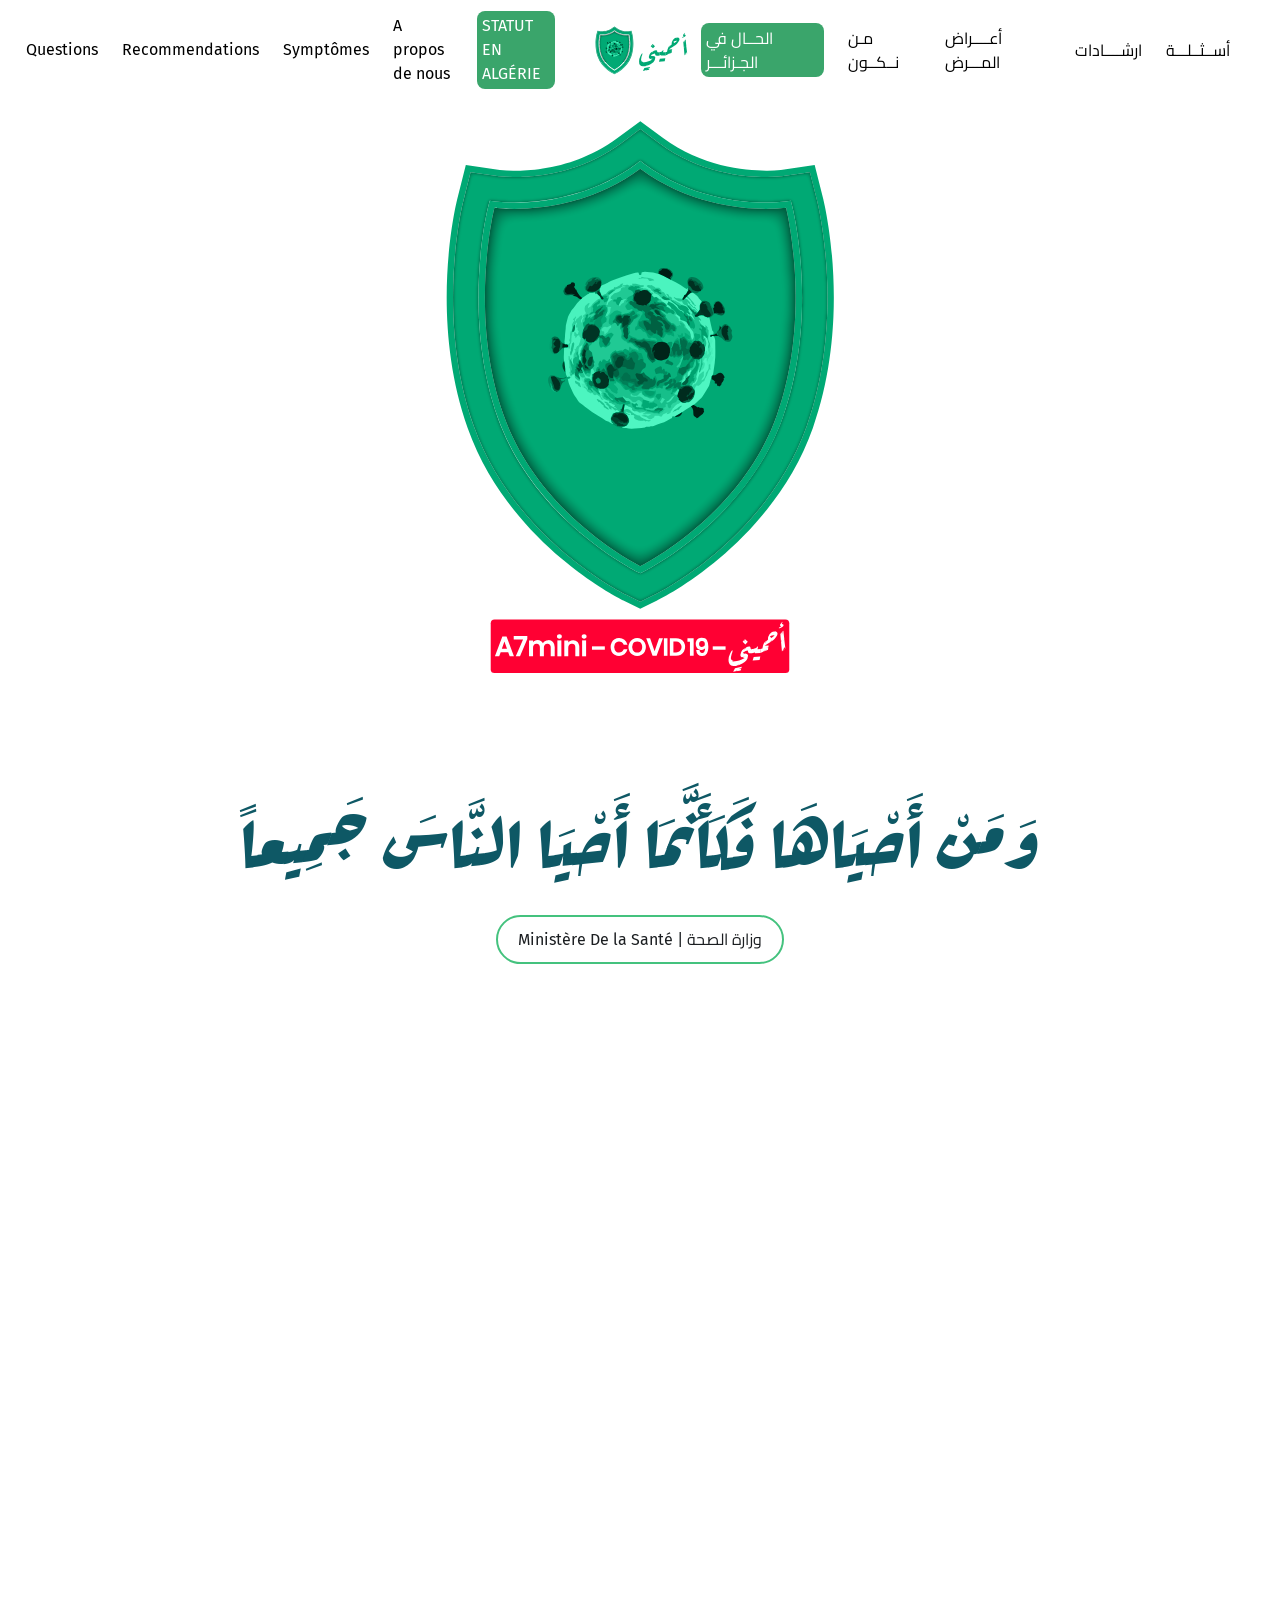
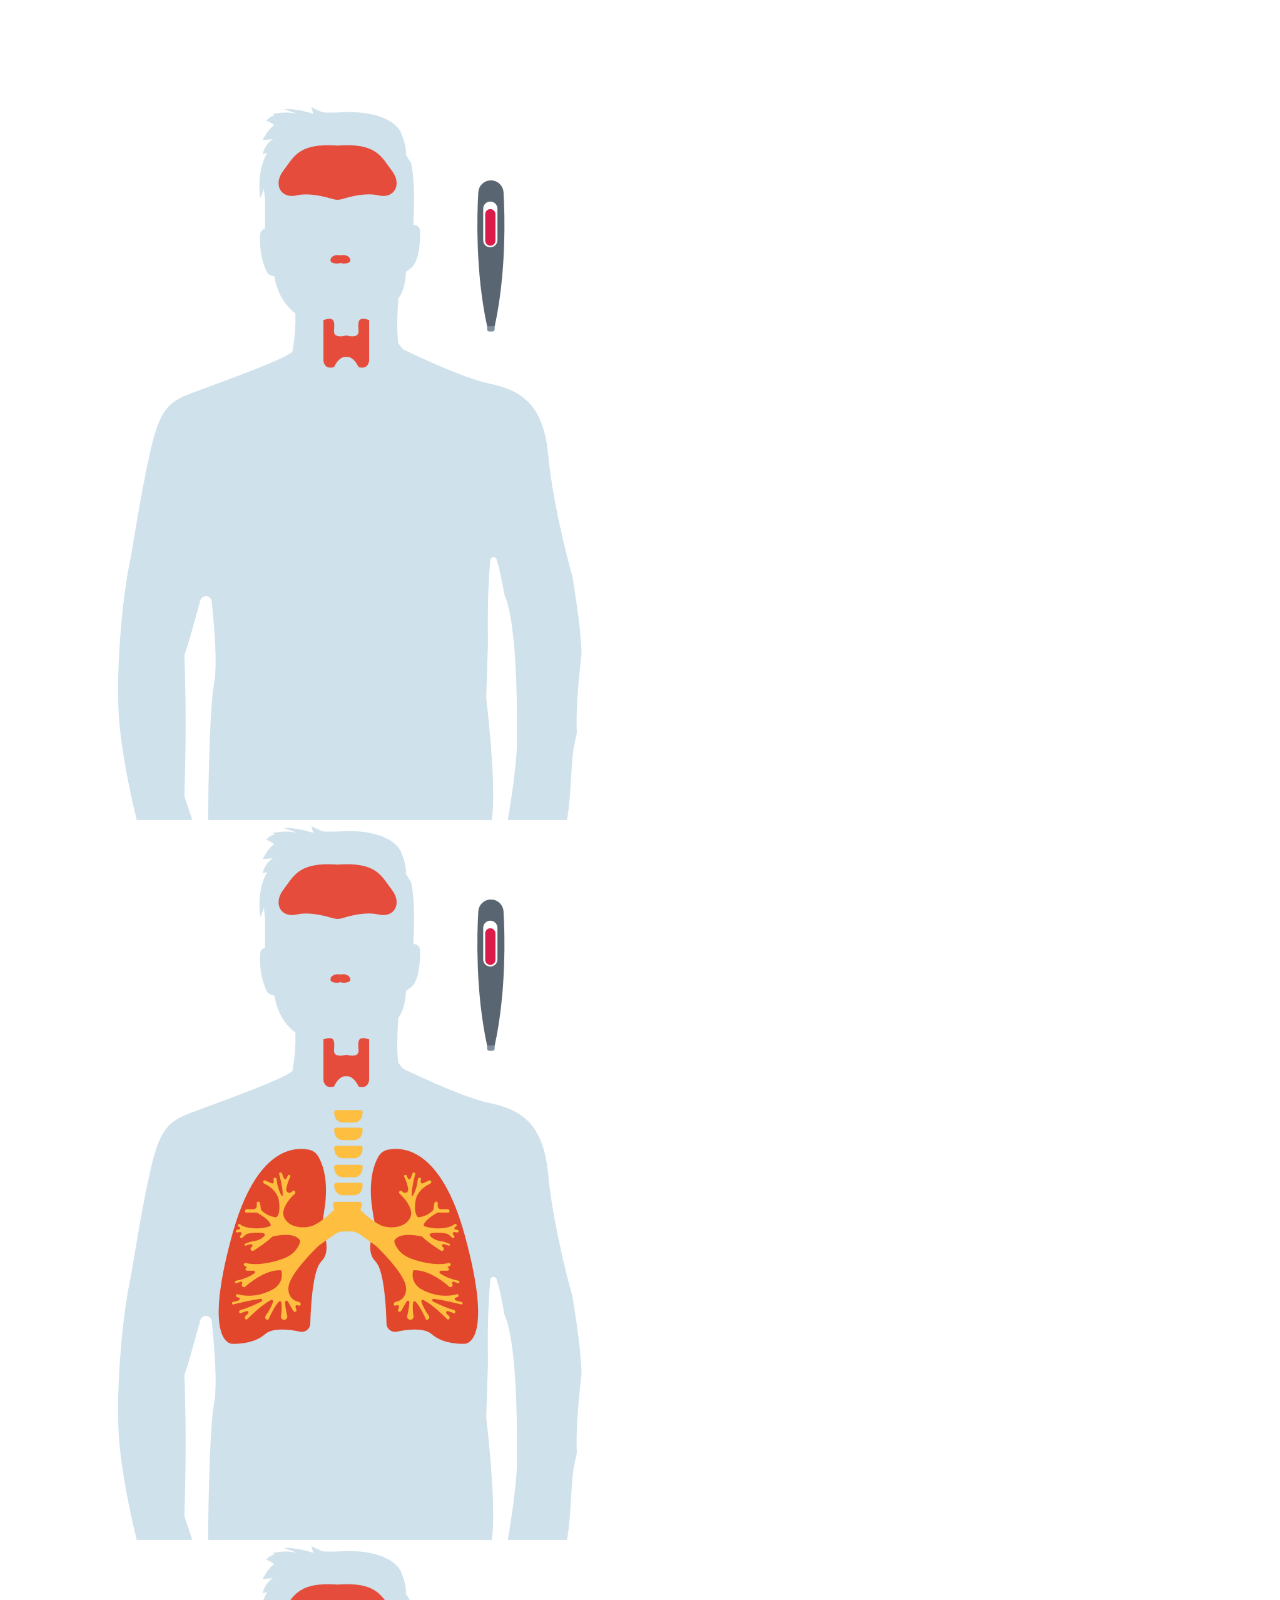
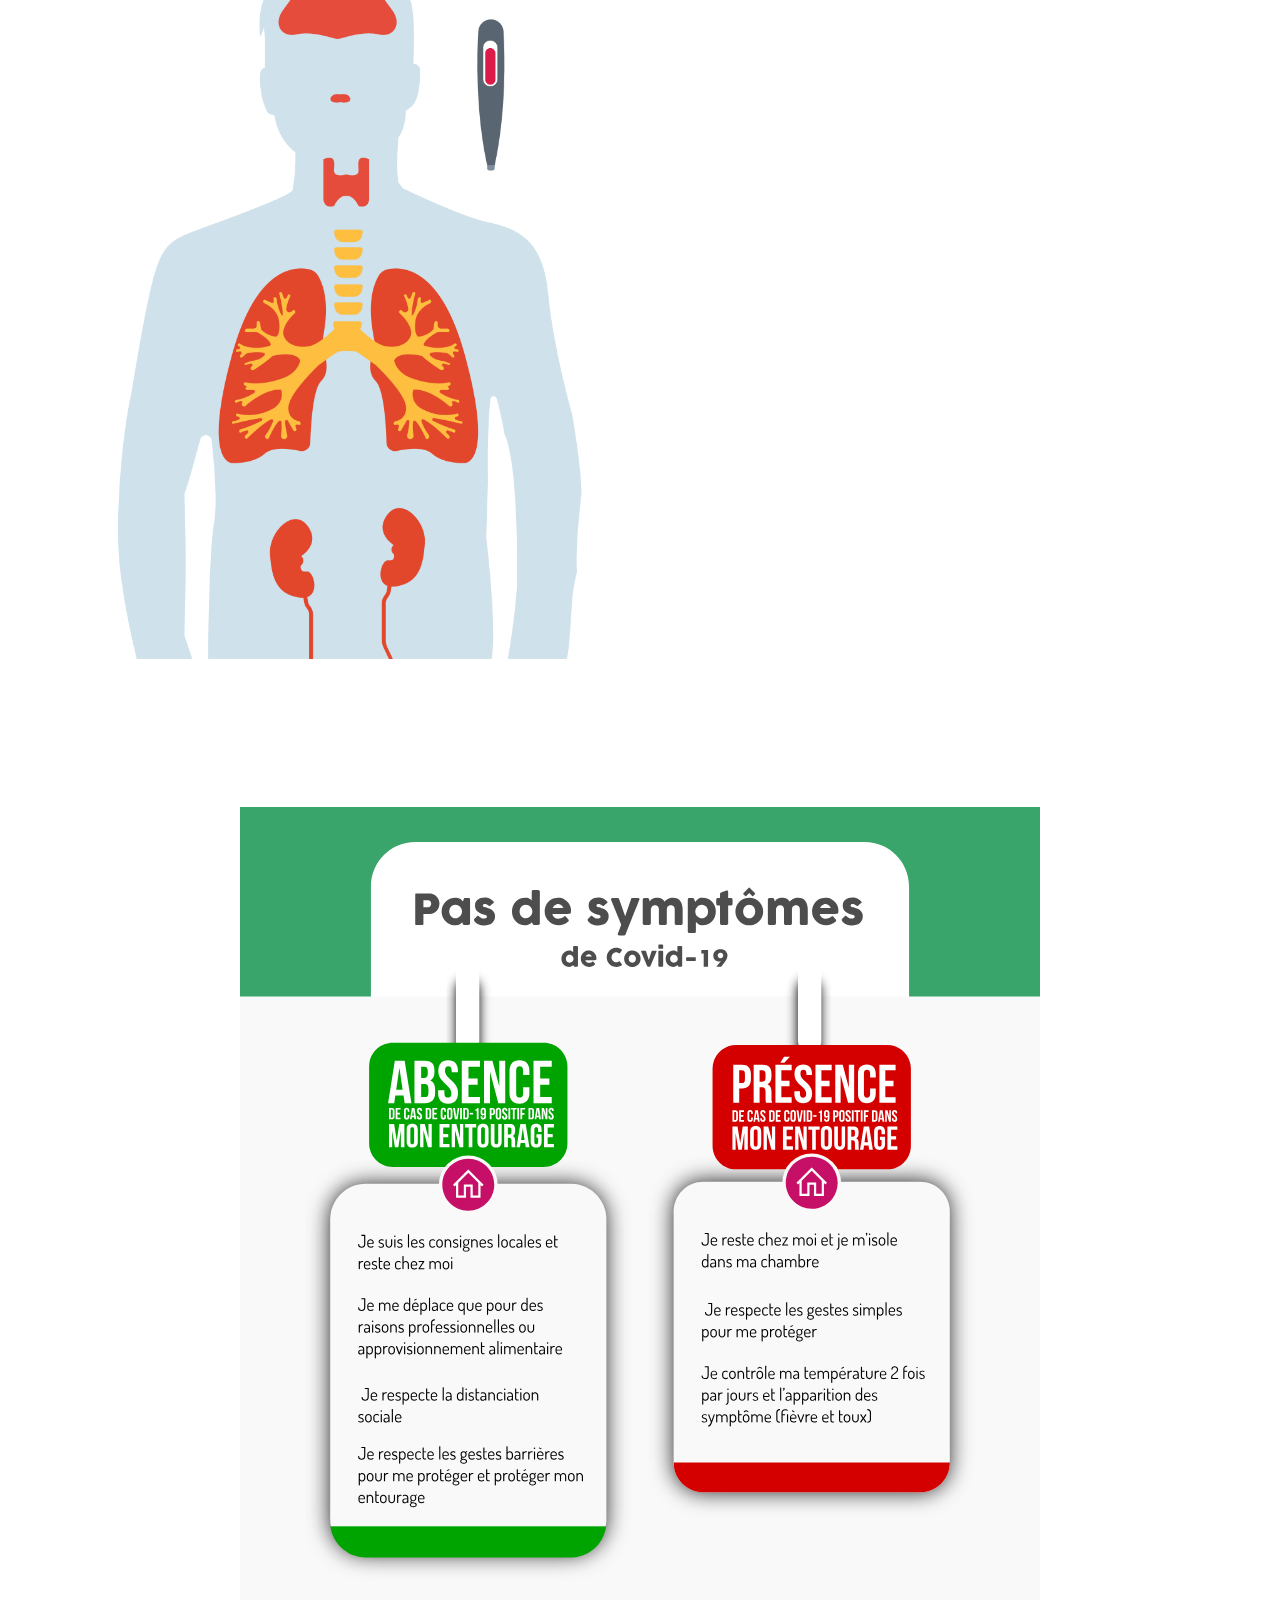
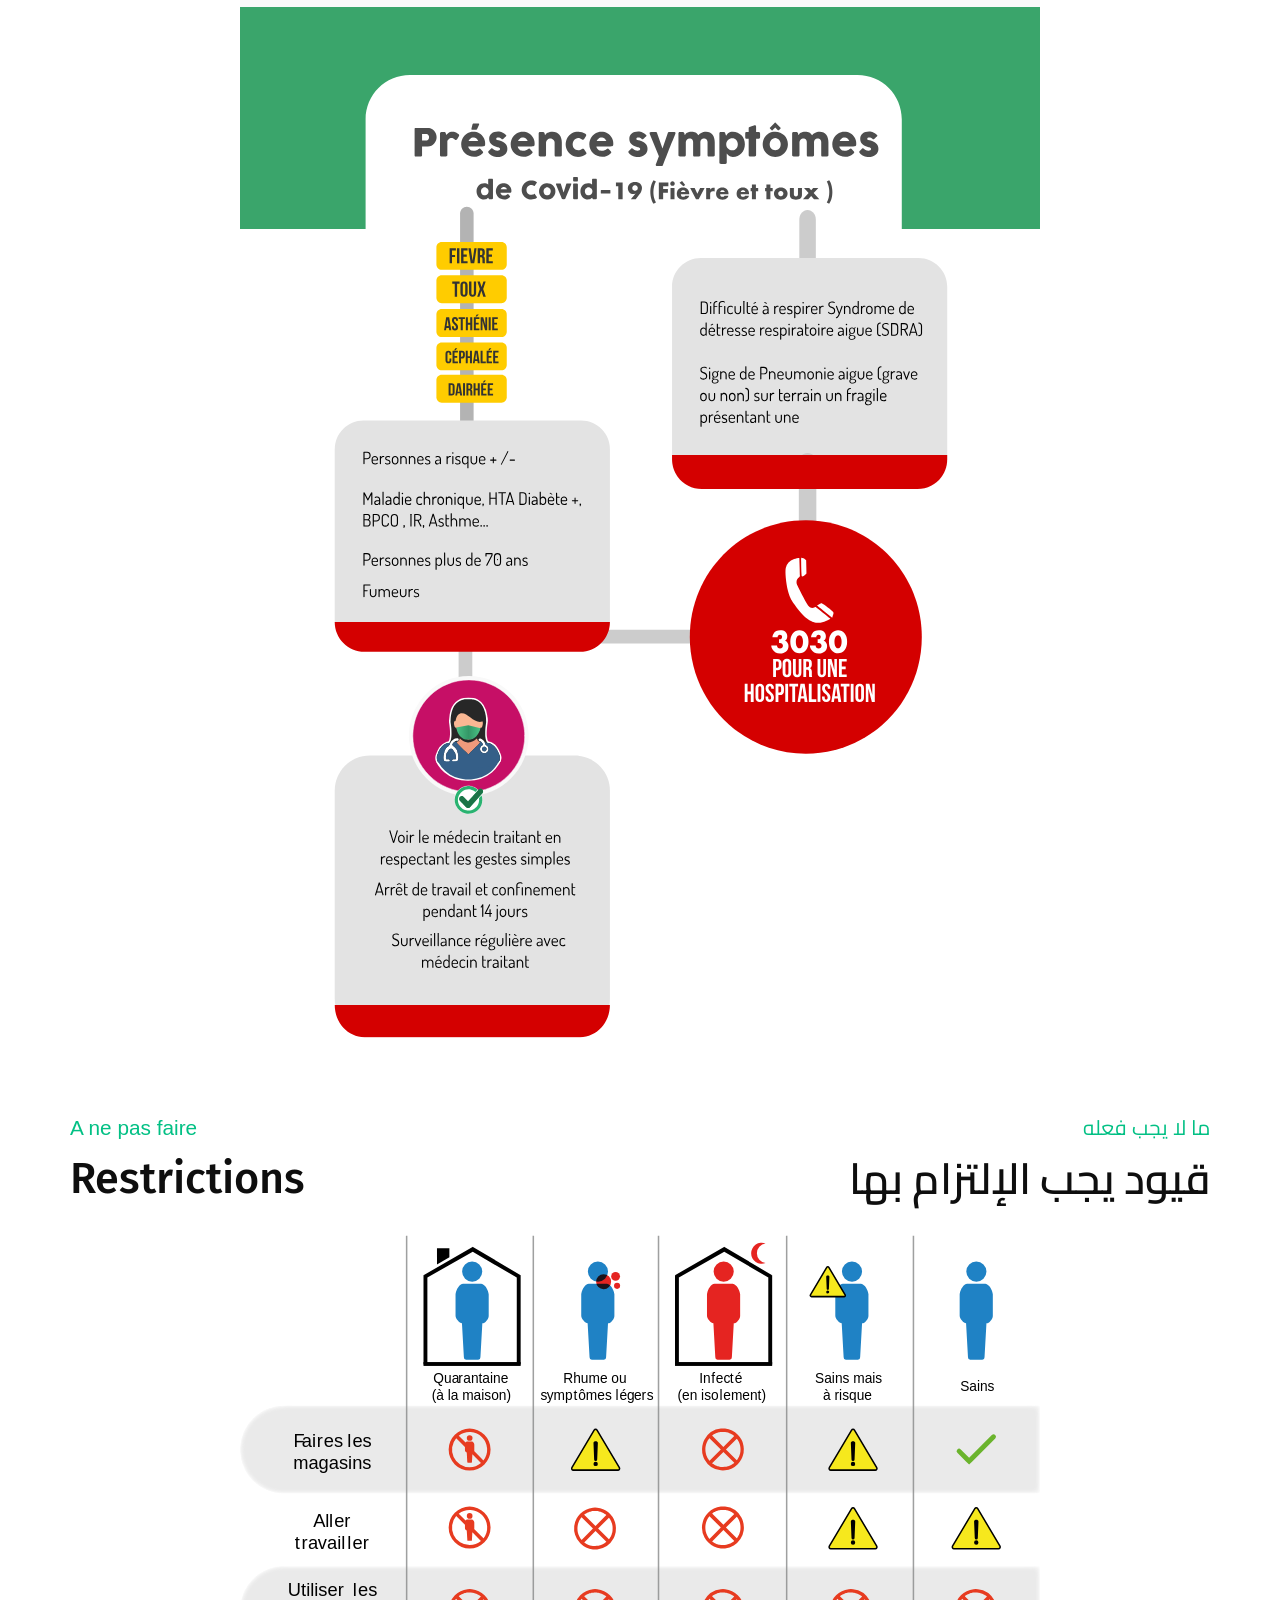
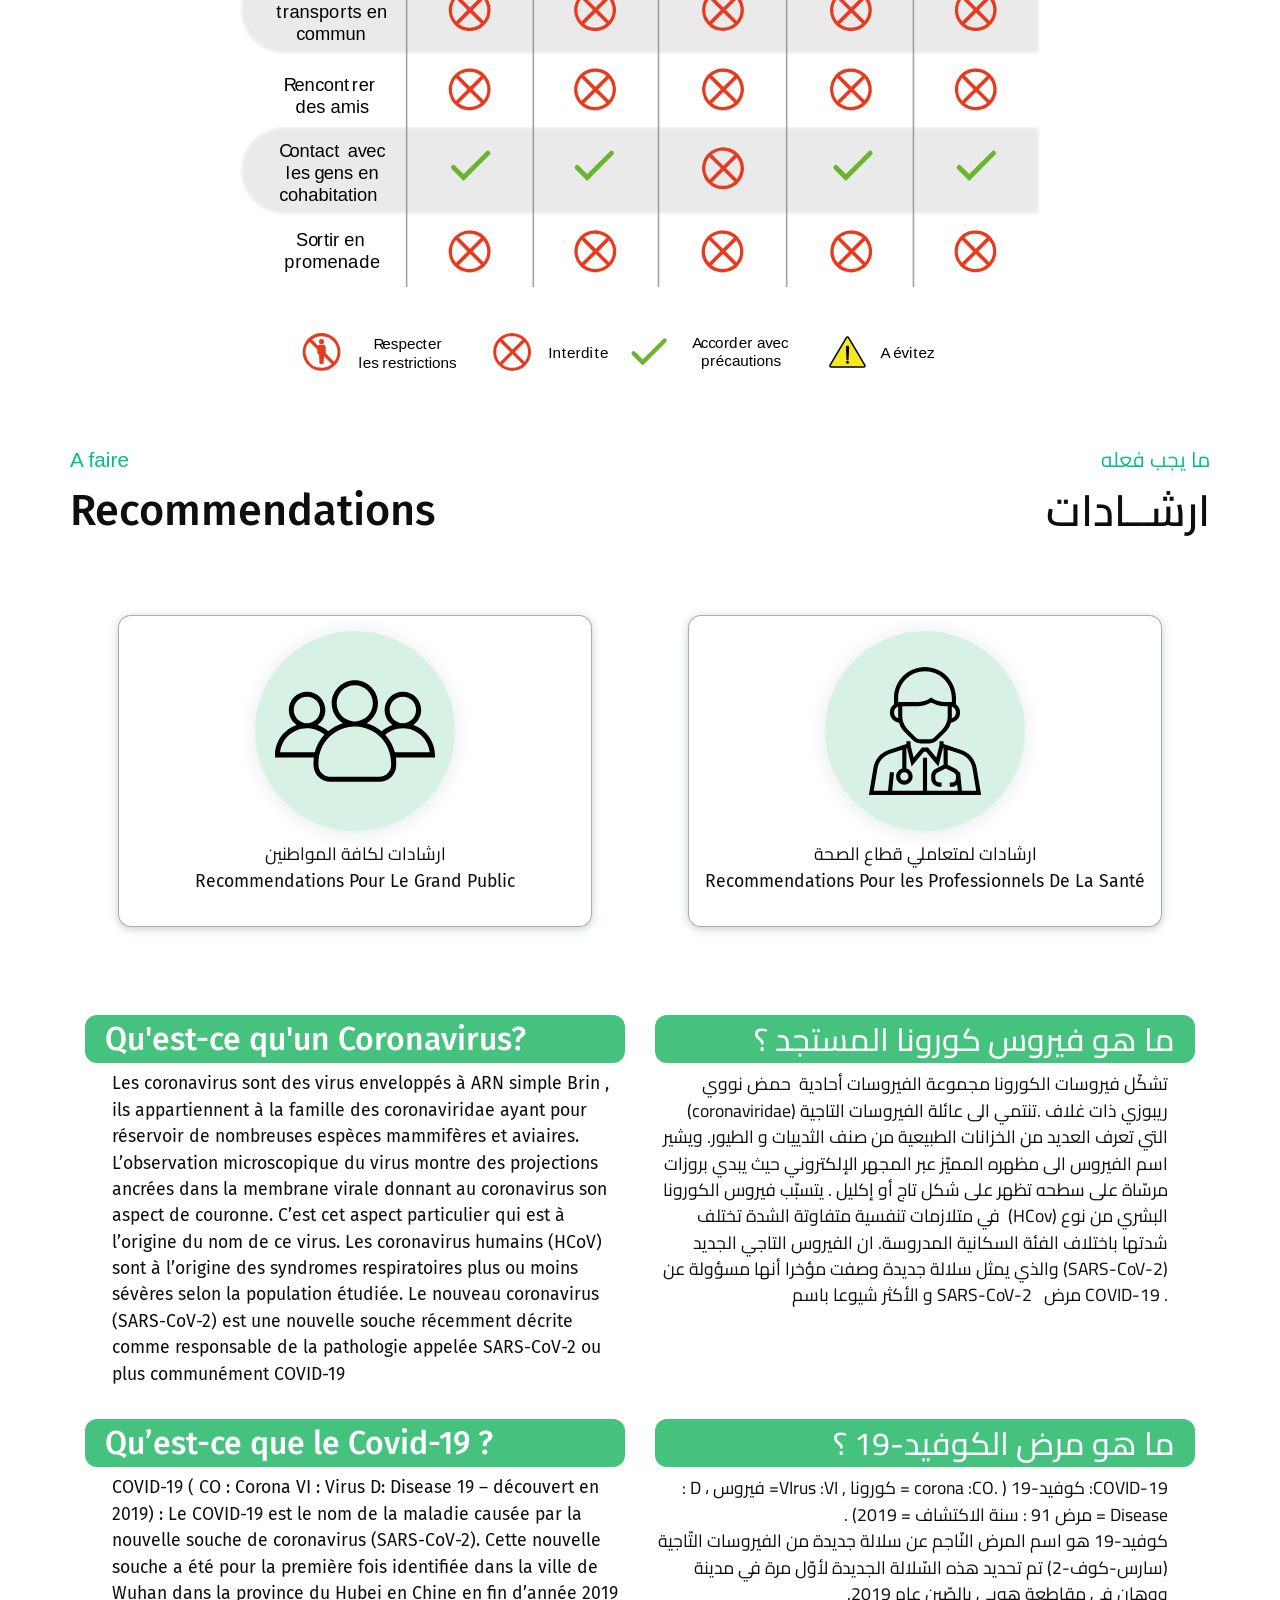
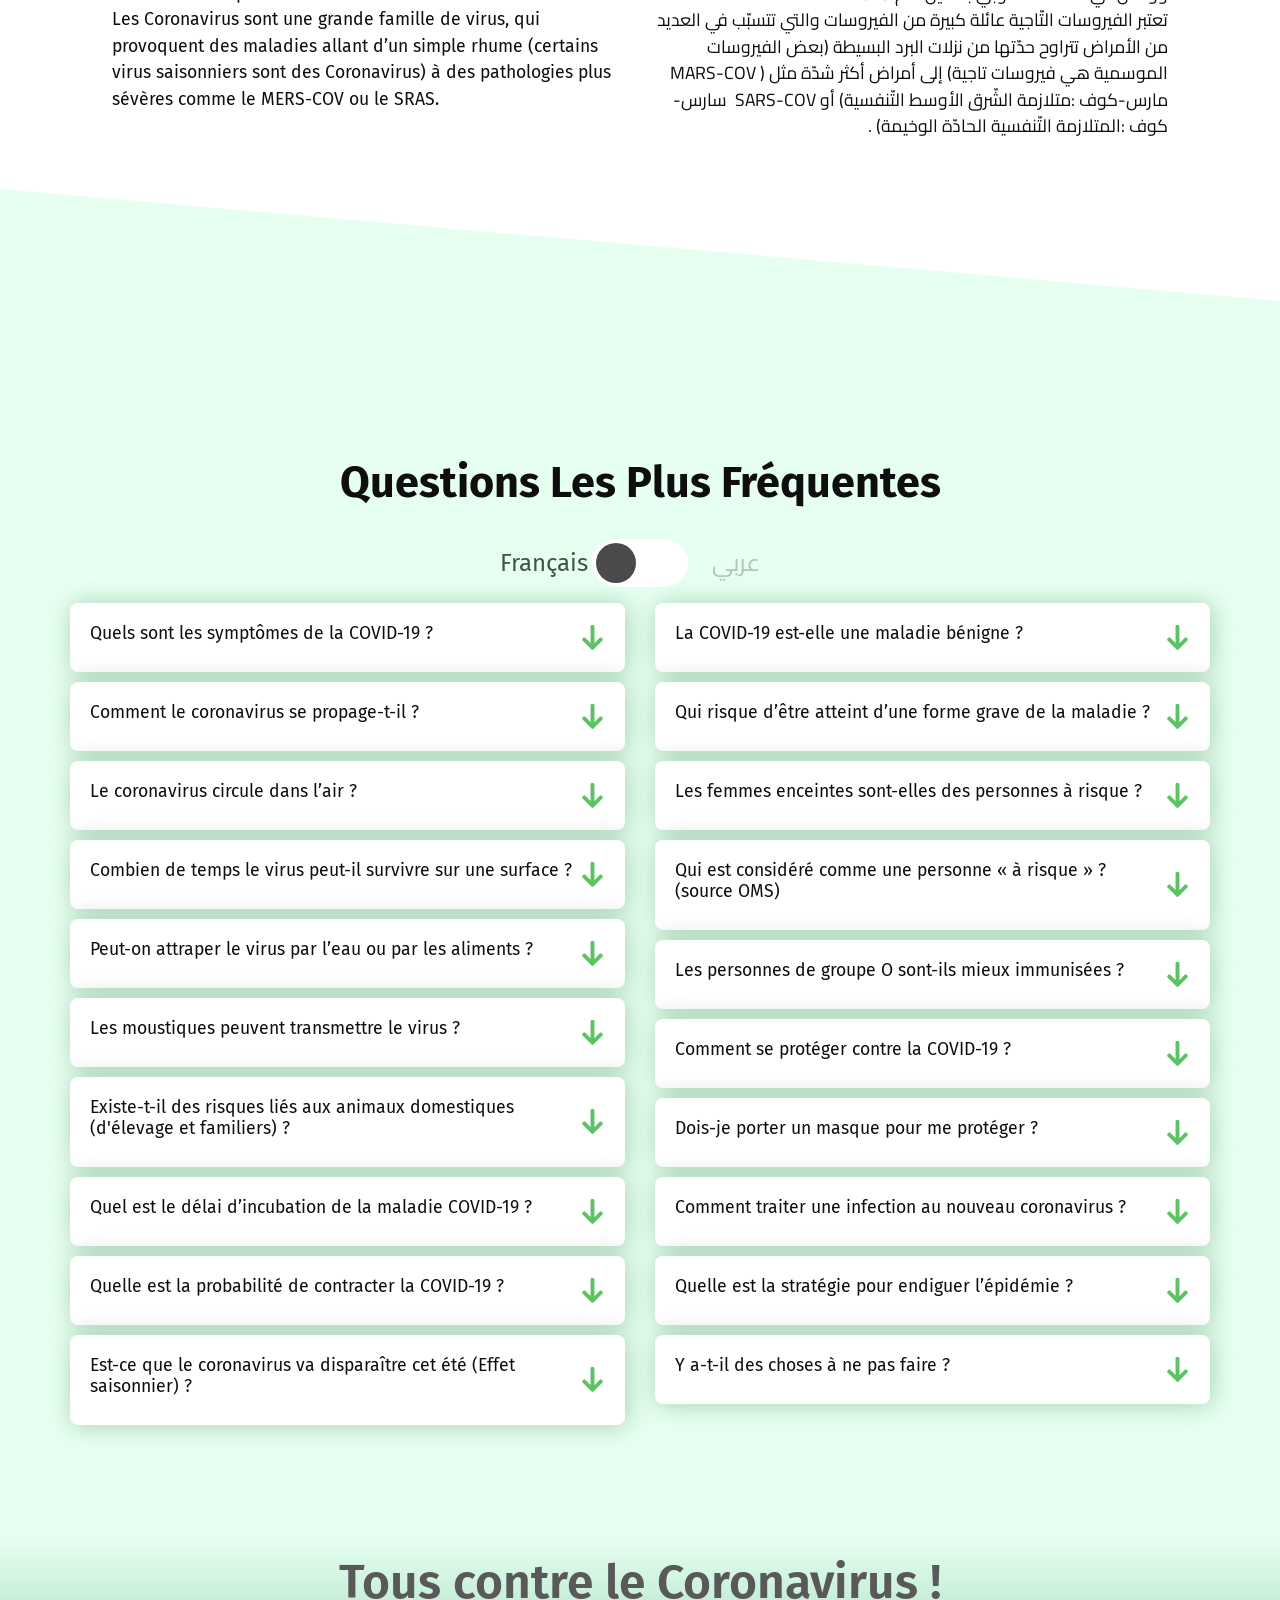
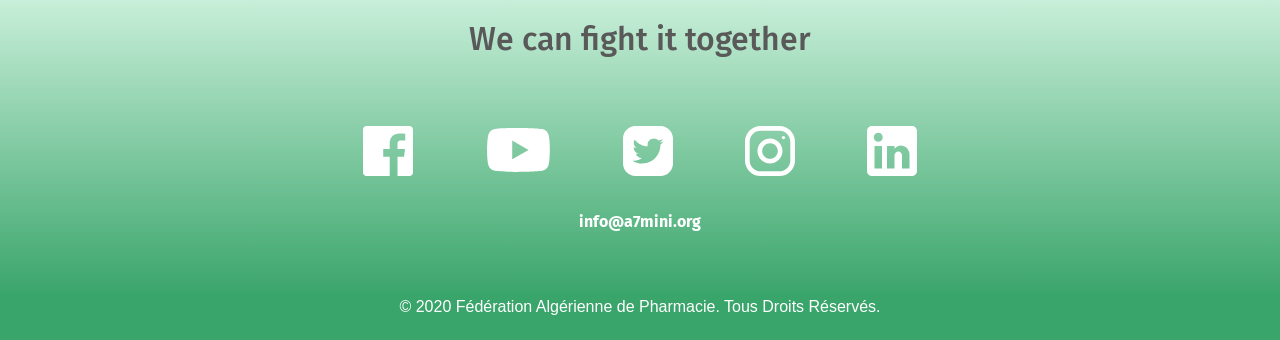
==== commit 2aac62c1: "Fixed some issues. Filled some recommendations" ====
--- a/public/index.html
+++ b/public/index.html
@@ -101,7 +101,7 @@
         </section>
 
         <a href="http://www.sante.gov.dz/">
-            <button id="button-ministere" class="btn btn-primary">Ministère De la Santé | <span class="text-arabic">وزارة الصجة</span></button>
+            <button id="button-ministere" class="btn btn-primary">Ministère De la Santé | <span class="text-arabic">وزارة الصحة</span></button>
         </a>
         
         <section id="status" class="status">
@@ -114,7 +114,7 @@
                 </div>
                 <div class="row">
                     <h2 class="section-header w-50 text-right text-arabic d-md-none"
-                        data-aos="fade-left" data-aos-anchor-placement="top-center" data-aos-delay="100">الحال في الجزائر</h2>
+                        data-aos="fade-left" data-aos-anchor-placement="top-center" data-aos-delay="100">الحال على مستوى الجزائر</h2>
                     <h2 class="section-header w-50"
                     data-aos="fade-right" data-aos-anchor-placement="top-center" data-aos-delay="100">Status Dans L'algérie</h2>
                     <h2 class="section-header w-50 text-right text-arabic d-none d-md-block"
@@ -165,33 +165,7 @@
                     data-aos="fade-up" data-aos-anchor-placement="top-center" >Carte épidémiologique | <span class="text-arabic">خريطة وبائية</span></h3>
                 <div class="map-wrapper w-75 mx-auto"
                      data-aos="fade-up" data-aos-anchor-placement="top-center" >
-                    <div class="piktowrapper-embed"
-                         style="height: 300px;background-color: coral; width: 0px;position: relative;"
-                         data-uid="45276330-map-2">
-                        <div class="pikto-canvas-wrap" style="width: 200px;">
-                            <div class="pikto-canvas" style="width: 200px;">
-                                <div class="embed-loading-overlay"
-                                     style="width: 100%; height: 100%; position: absolute; text-align: center;">
-                                    <img width="60px" alt="Loading..." style="margin-top: 100px"
-                                         src="https://create.piktochart.com/loading.gif"/>
-                                    <p style="margin: 0; padding: 0; font-family: Lato, Helvetica, Arial, sans-serif; font-weight: 600; font-size: 16px">
-                                        Loading...</p>
-                                </div>
-                            </div>
-                        </div>
-                    </div>
-                    <script>(function (d) {
-
-                        var js, id = "pikto-embed-js", ref = d.getElementsByTagName("script")[0];
-                        if (d.getElementById(id)) {
-                            return;
-                        }
-                        js = d.createElement("script");
-                        js.id = id;
-                        js.async = true;
-                        js.src = "https://create.piktochart.com/assets/embedding/embed.js";
-                        ref.parentNode.insertBefore(js, ref);
-                    }(document));</script>
+                    <iframe width="800" height="870" frameborder="0"scrolling="no" style="overflow-y:hidden;" src="https://create.piktochart.com/embed/46048991-cartographie" ></iframe>
                 </div>
                 <div class="row pt-3"
                      data-aos="fade-up" data-aos-anchor-placement="top-center" >
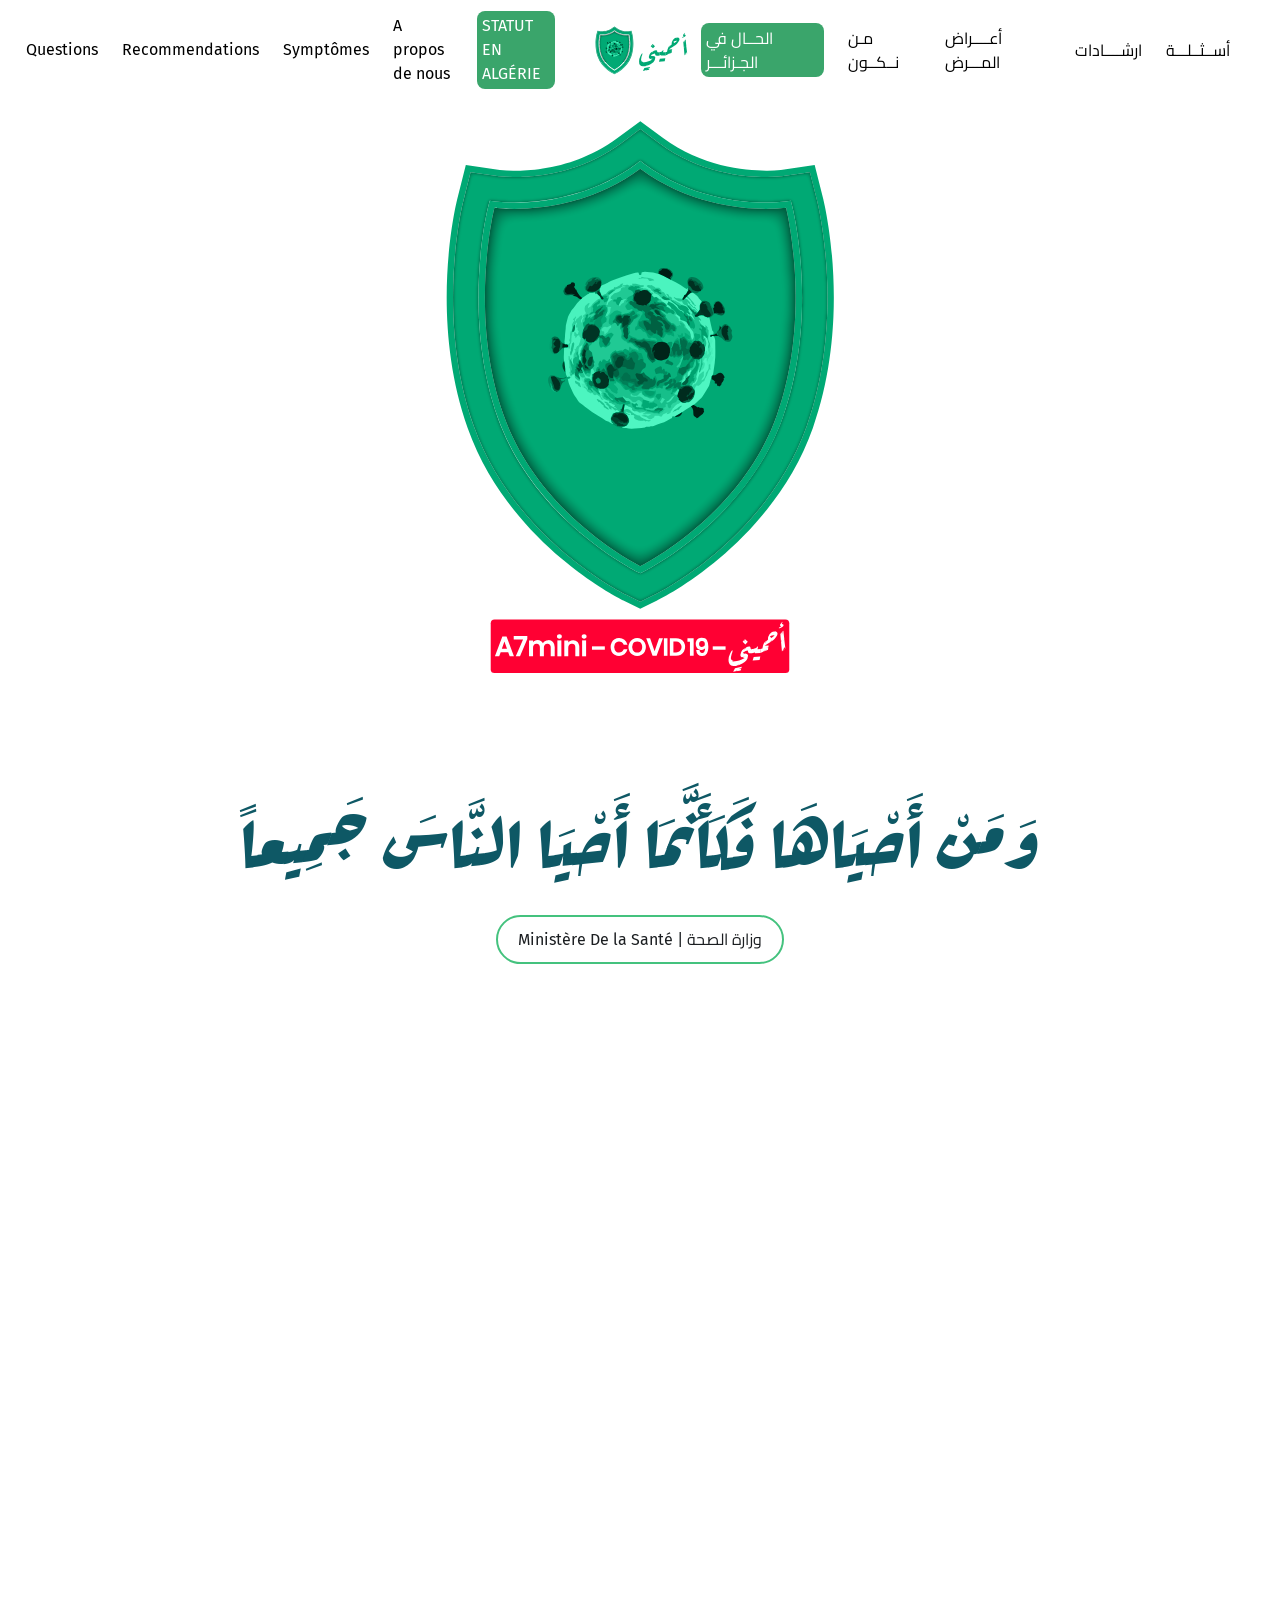
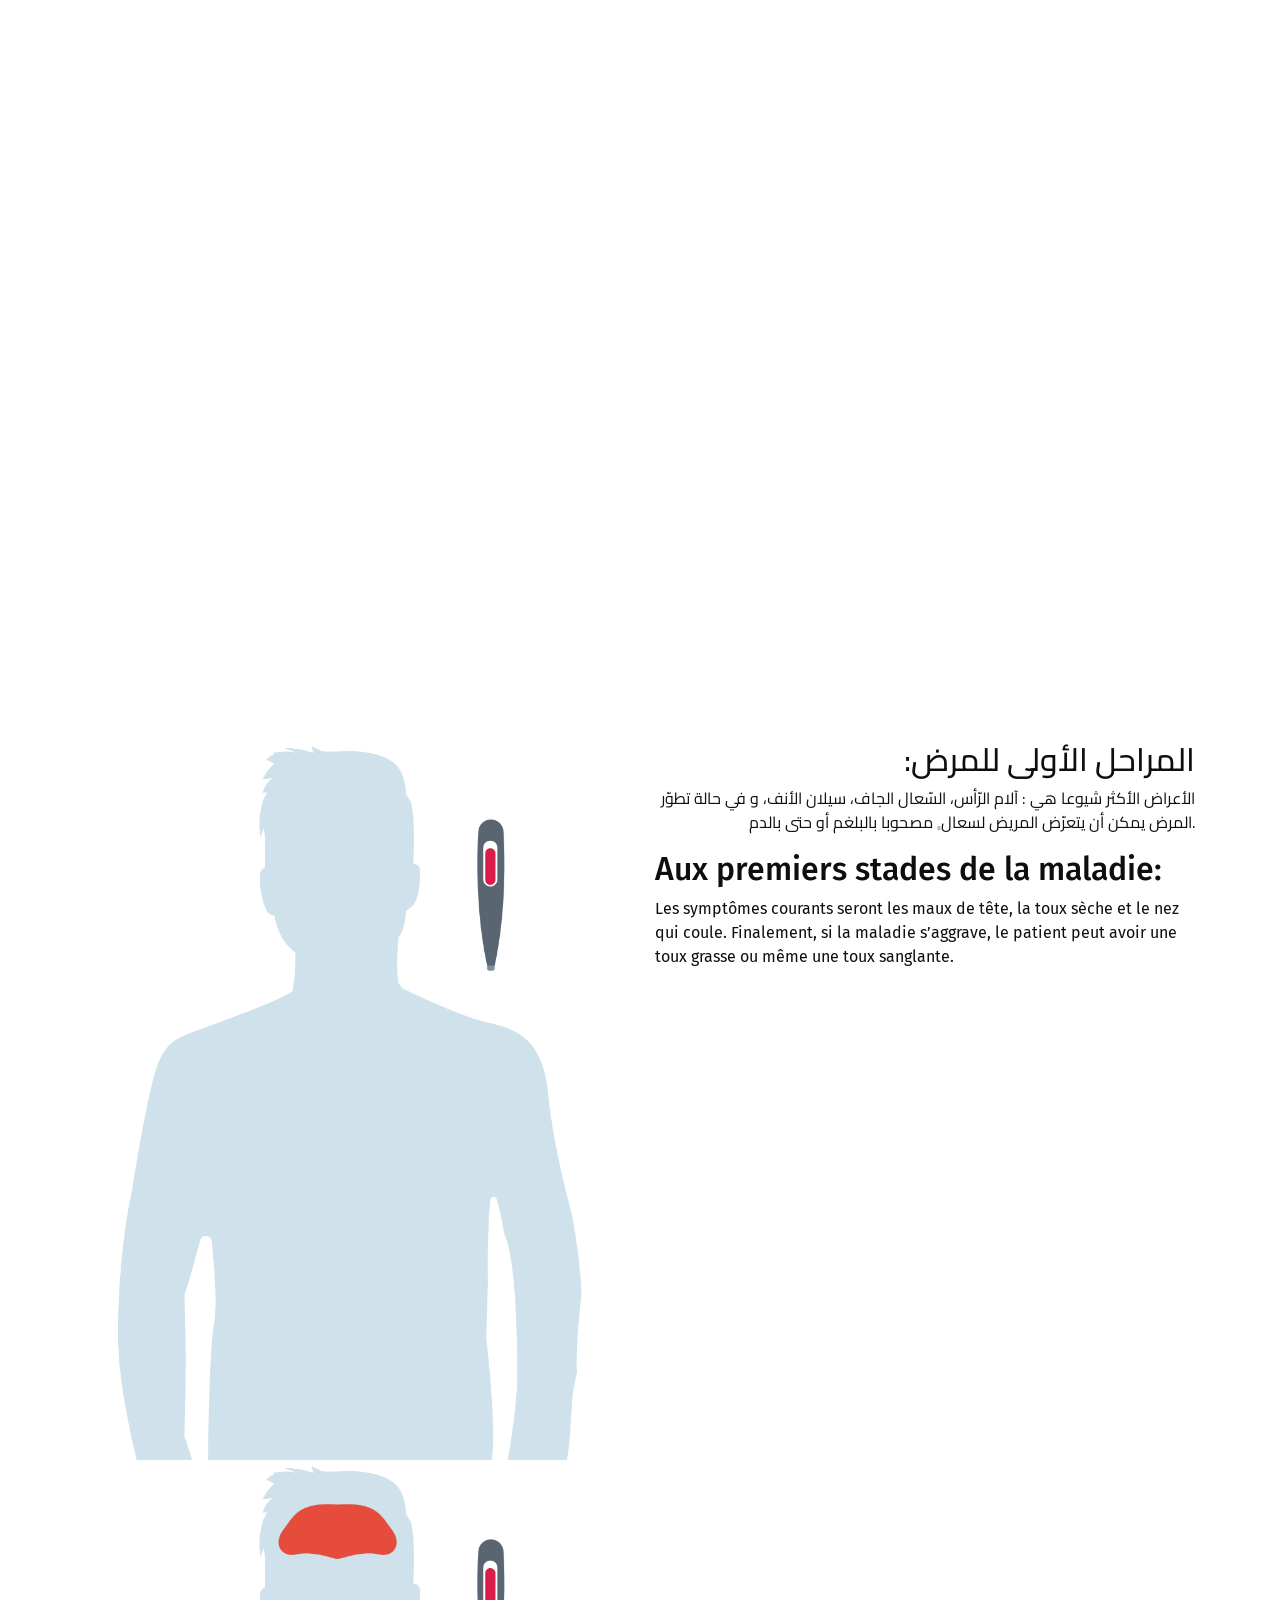
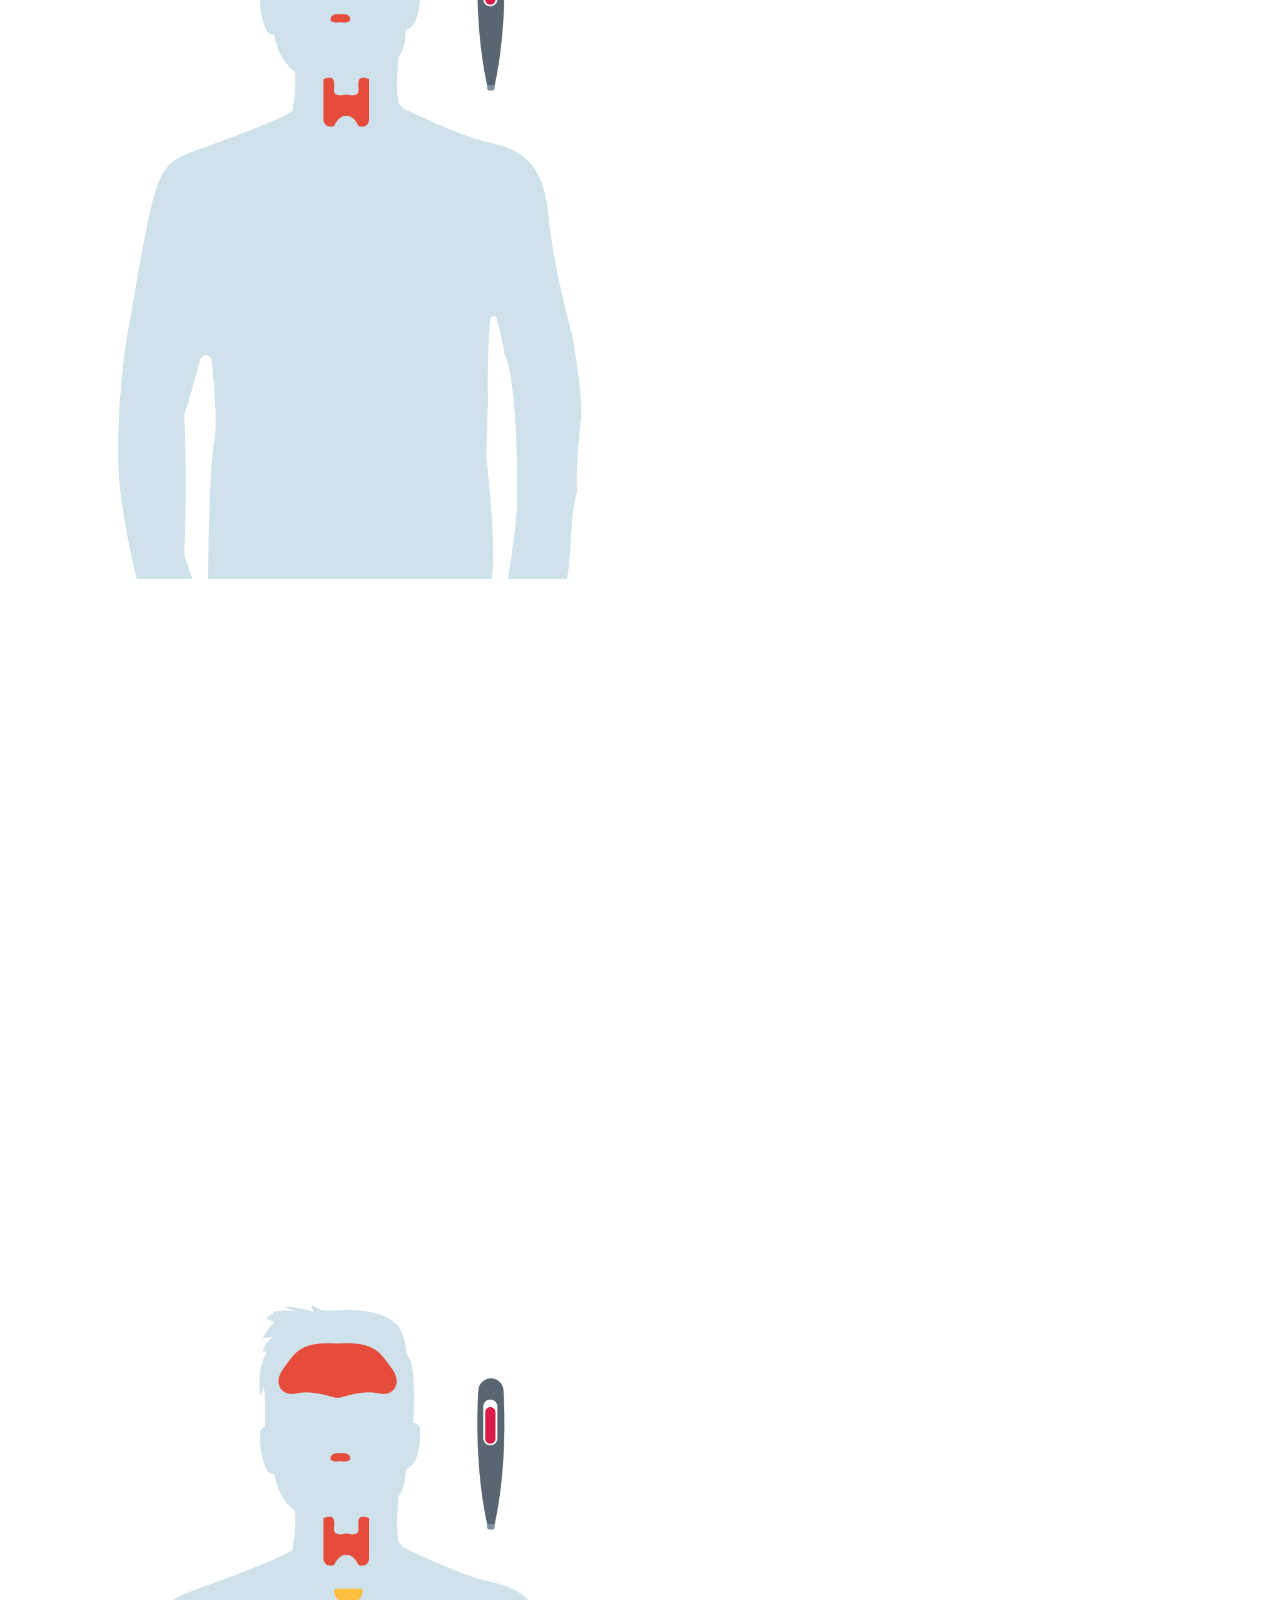
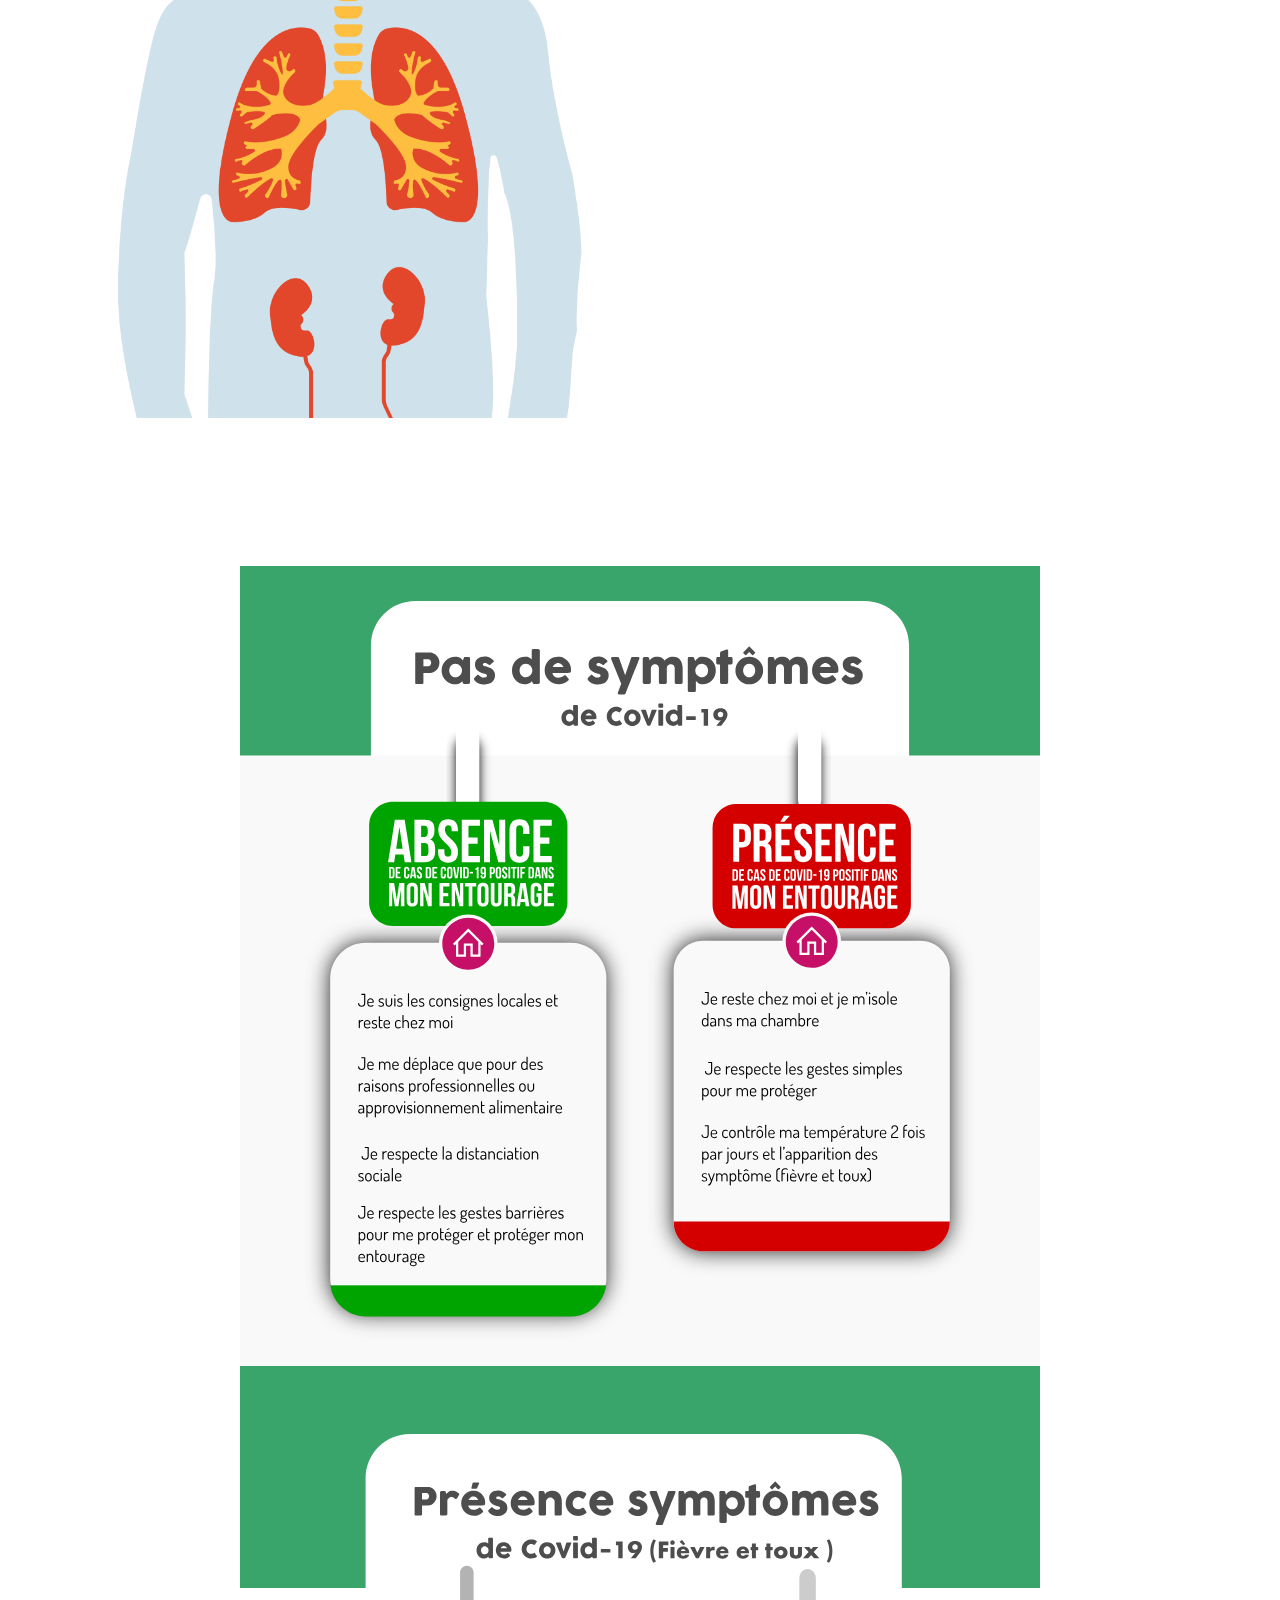
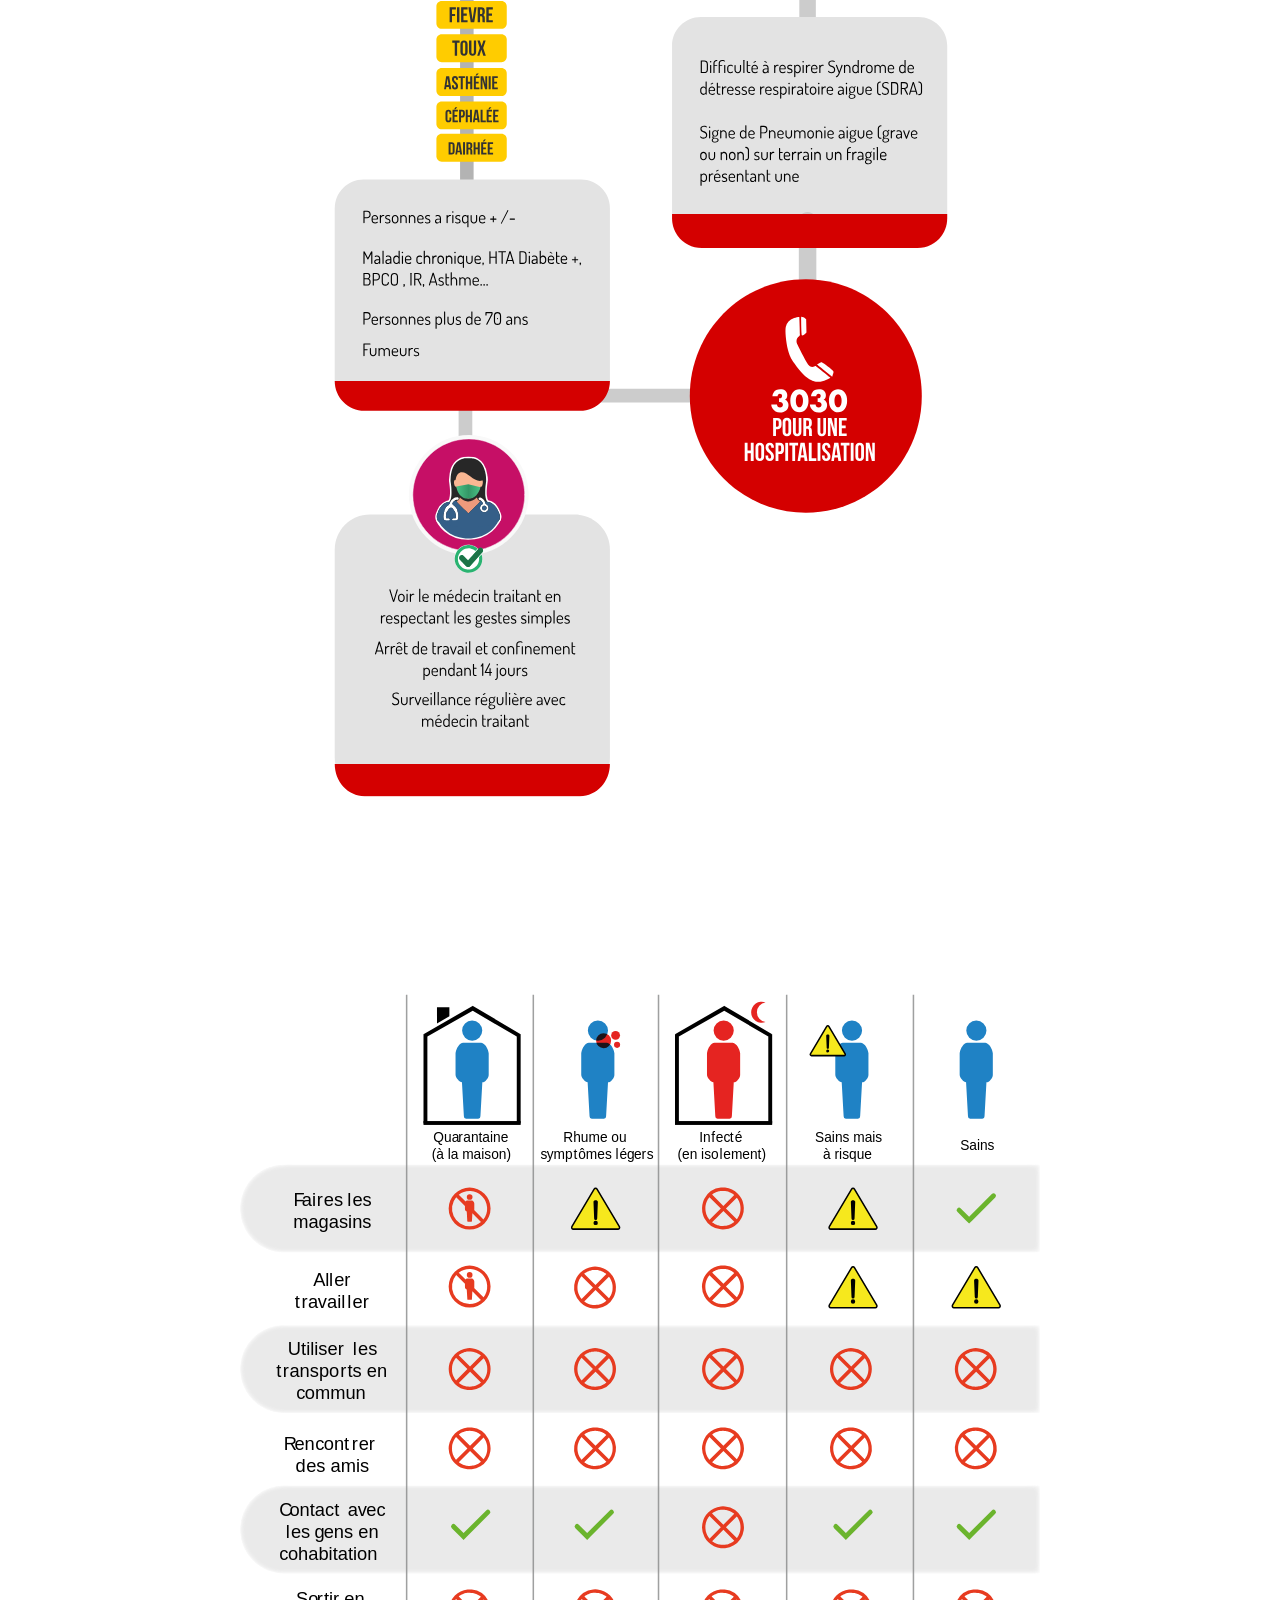
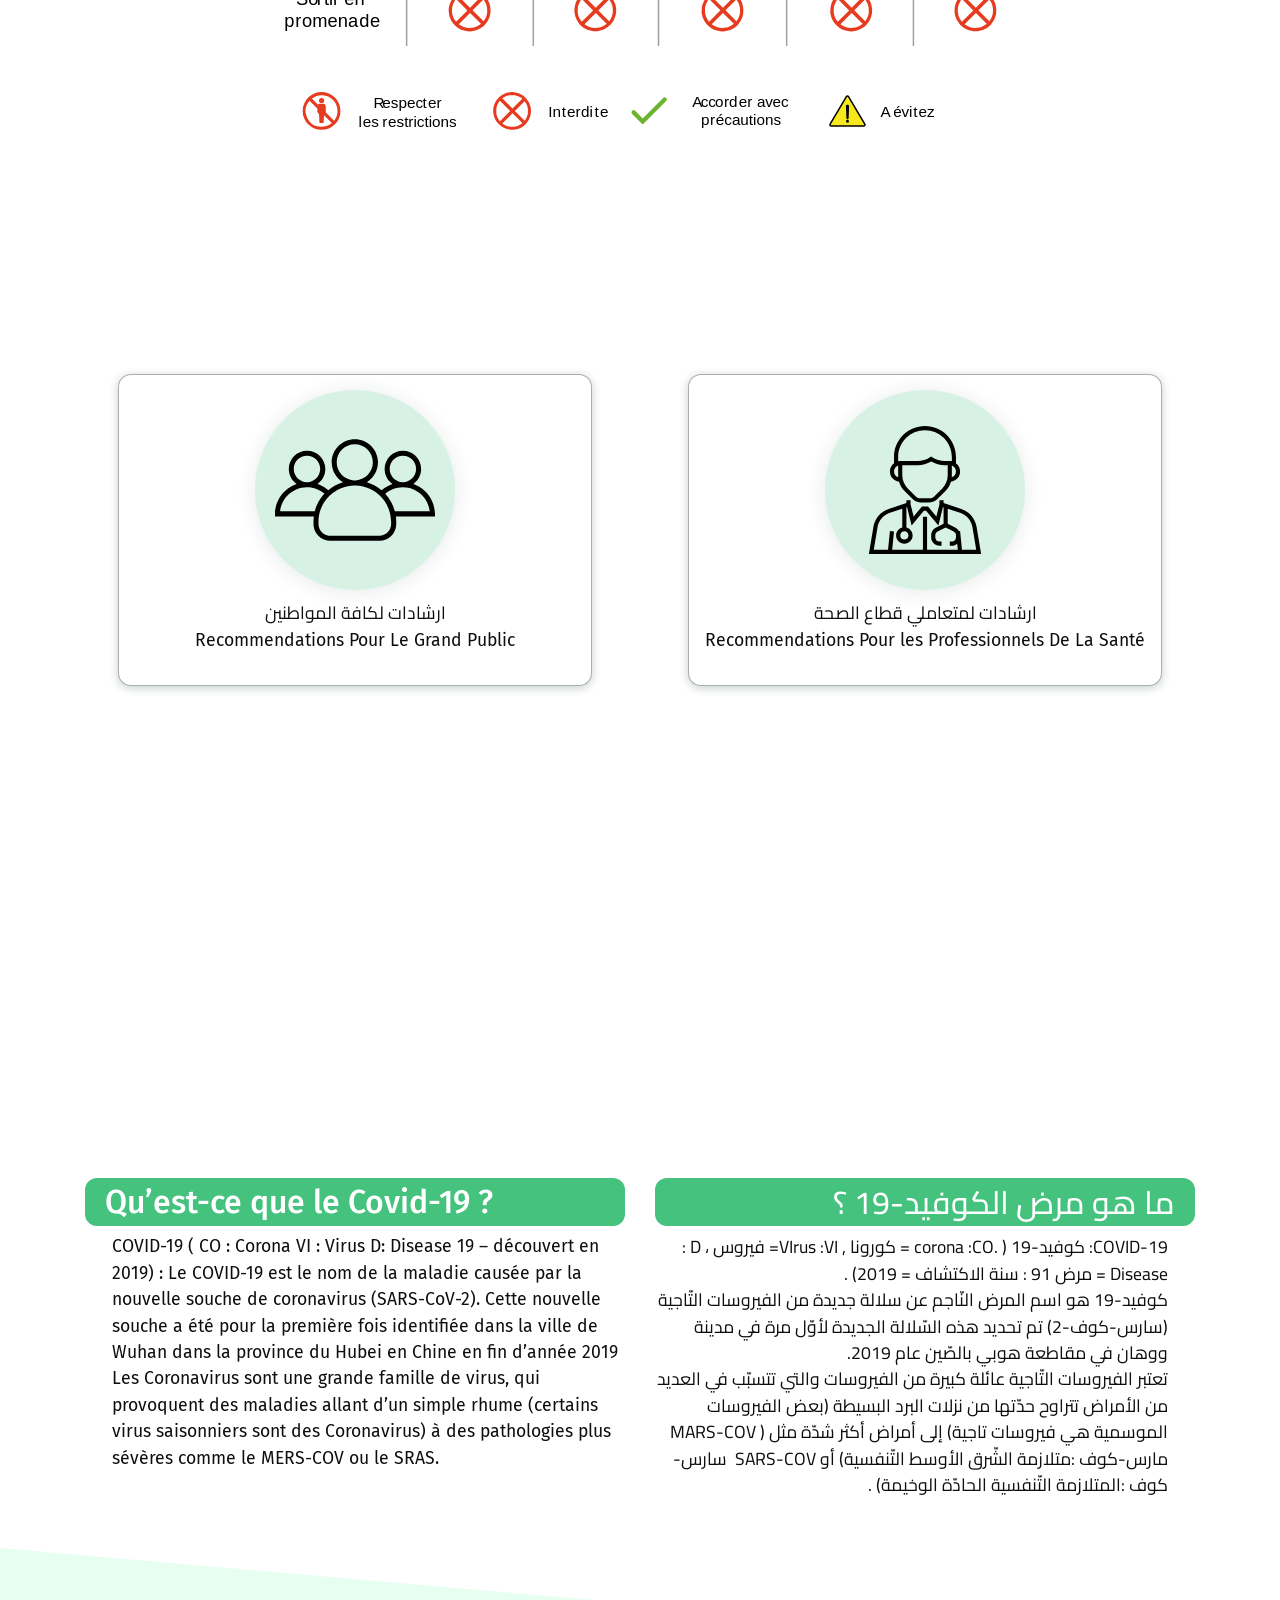
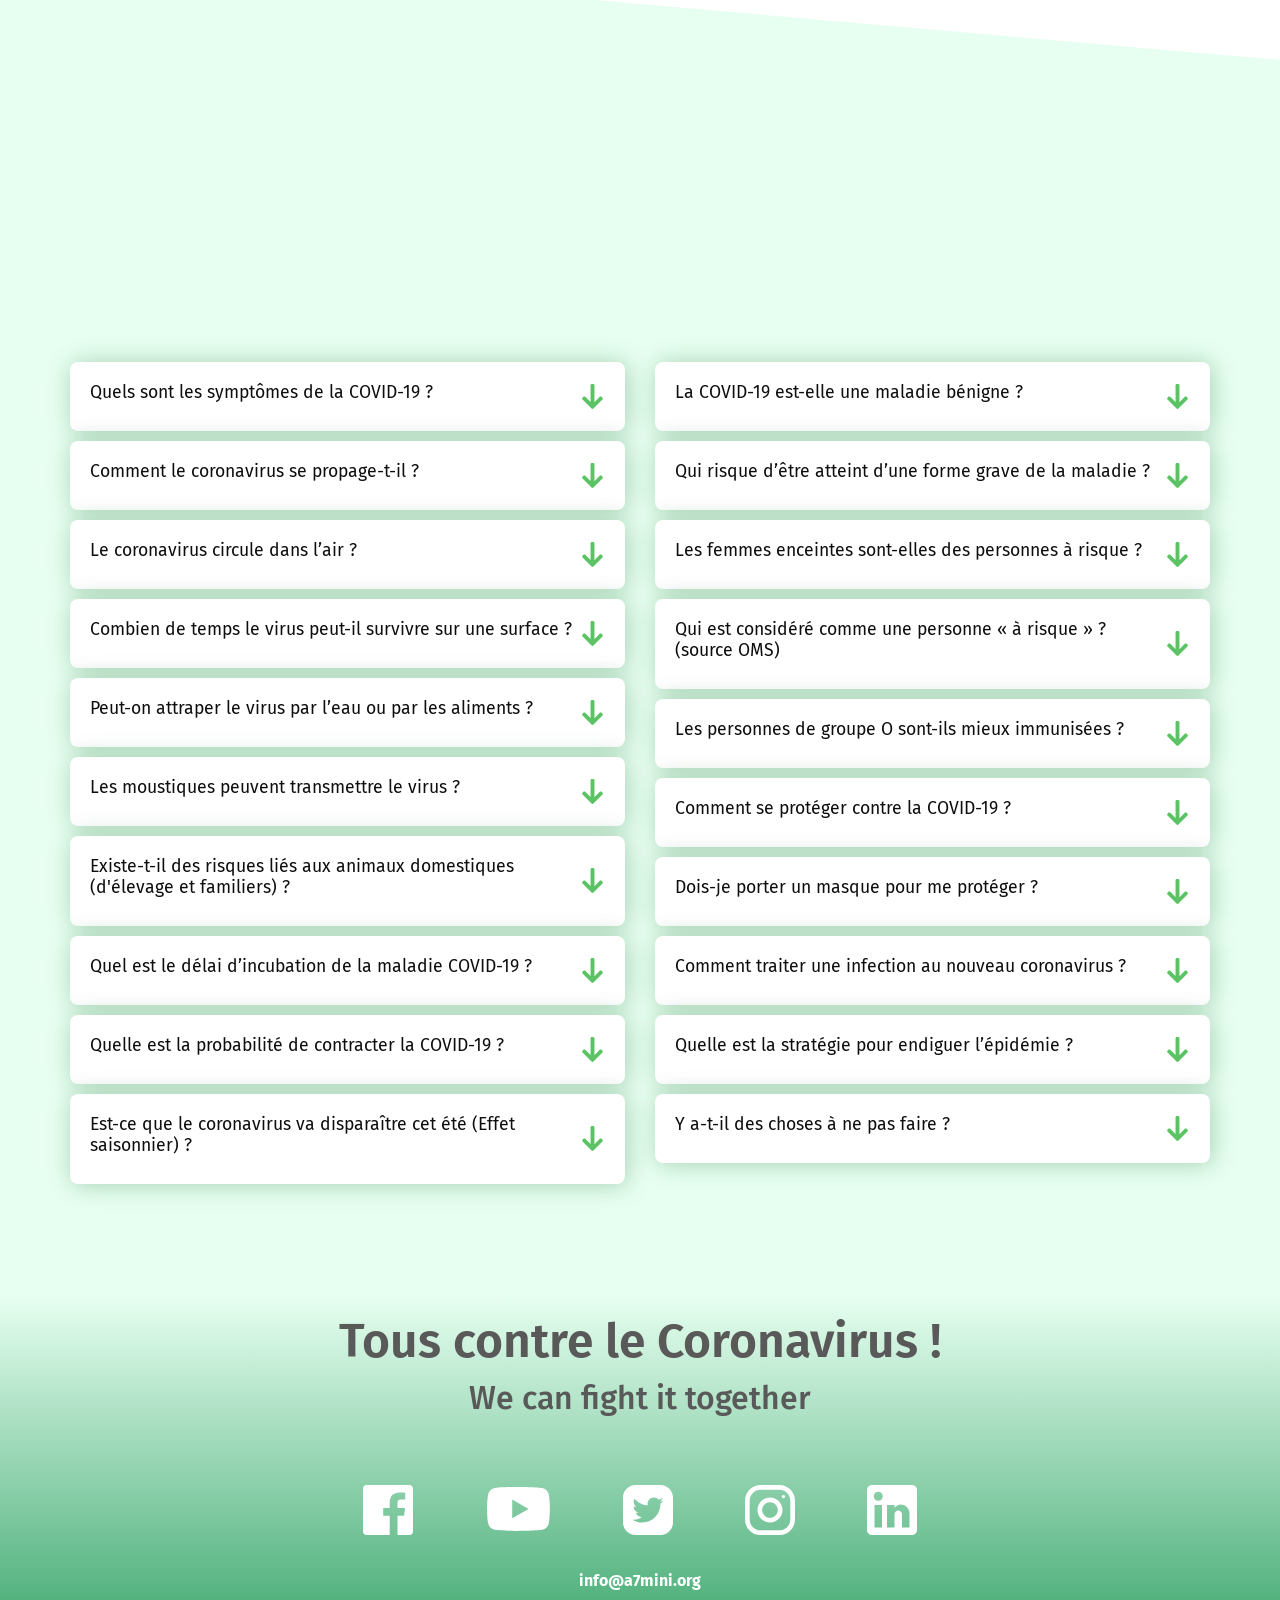
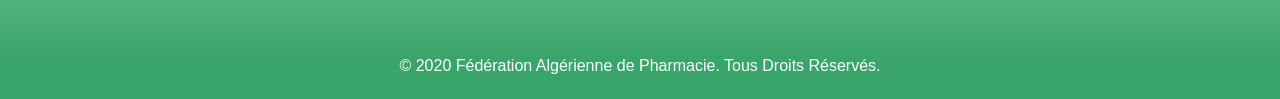
==== commit 0dd51acb: "Changed loader so it will load when the hero image is loaded" ====
--- a/public/index.html
+++ b/public/index.html
@@ -91,10 +91,10 @@
         </header>
 
         <section id="hero" class="hero">
-            <div class="container d-flex flex-column justify-content-between"
+            <div class="container d-flex flex-column justify-content-around"
                  data-aos="fade-in" data-aos-anchor-placement="top-center" data-aos-duration="800">
-                <div class="bg-container flex-grow-1 flex-md-grow-0">
-                    <img src="/imgs/Ahmini-logotype-01.svg" alt="">
+                <div class="bg-container flex-grow-0 flex-md-grow-0">
+                    <img id="hero-image" onload="loadHeroImage()" src="/imgs/Ahmini-logotype-01.svg" alt="">
                 </div>
                 <h3 class="text-center "> وَمَنْ أَحْيَاهَا فَكَأَنَّمَا أَحْيَا النَّاسَ جَمِيعاً</h3>
             </div>
@@ -116,9 +116,9 @@
                     <h2 class="section-header w-50 text-right text-arabic d-md-none"
                         data-aos="fade-left" data-aos-anchor-placement="top-center" data-aos-delay="100">الحال على مستوى الجزائر</h2>
                     <h2 class="section-header w-50"
-                    data-aos="fade-right" data-aos-anchor-placement="top-center" data-aos-delay="100">Status Dans L'algérie</h2>
+                    data-aos="fade-right" data-aos-anchor-placement="top-center" data-aos-delay="100">Status Dans l'Algérie</h2>
                     <h2 class="section-header w-50 text-right text-arabic d-none d-md-block"
-                        data-aos="fade-left" data-aos-anchor-placement="top-center" data-aos-delay="100">الحال في الجزائر</h2>
+                        data-aos="fade-left" data-aos-anchor-placement="top-center" data-aos-delay="100">الحال على مستوى الجزائر</h2>
                 </div>
                 <div class="row">
                     <div class="col-md-3 col-sm-12 status-element" data-aos="fade-up" data-aos-anchor-placement="top-center">
@@ -172,7 +172,7 @@
                     <div class="col-12">
                         <h3 class="text-center">Nombre des cas | <span class="text-arabic">عدد الحالات</span></h3>
                         <div class="graph-wrapper">
-                            <iframe style="width:100%" width="560" height="391" src="https://coronavirus.app/chart/AwN0CScPDApcLFgz6e3z/infected?embed=true"
+                            <iframe style="width:100%" src="https://coronavirus.app/chart/AwN0CScPDApcLFgz6e3z/infected?embed=true"
                                     frameborder="0" allow="accelerometer; autoplay; encrypted-media; gyroscope; picture-in-picture" allowfullscreen></iframe>
                         </div>
                     </div>
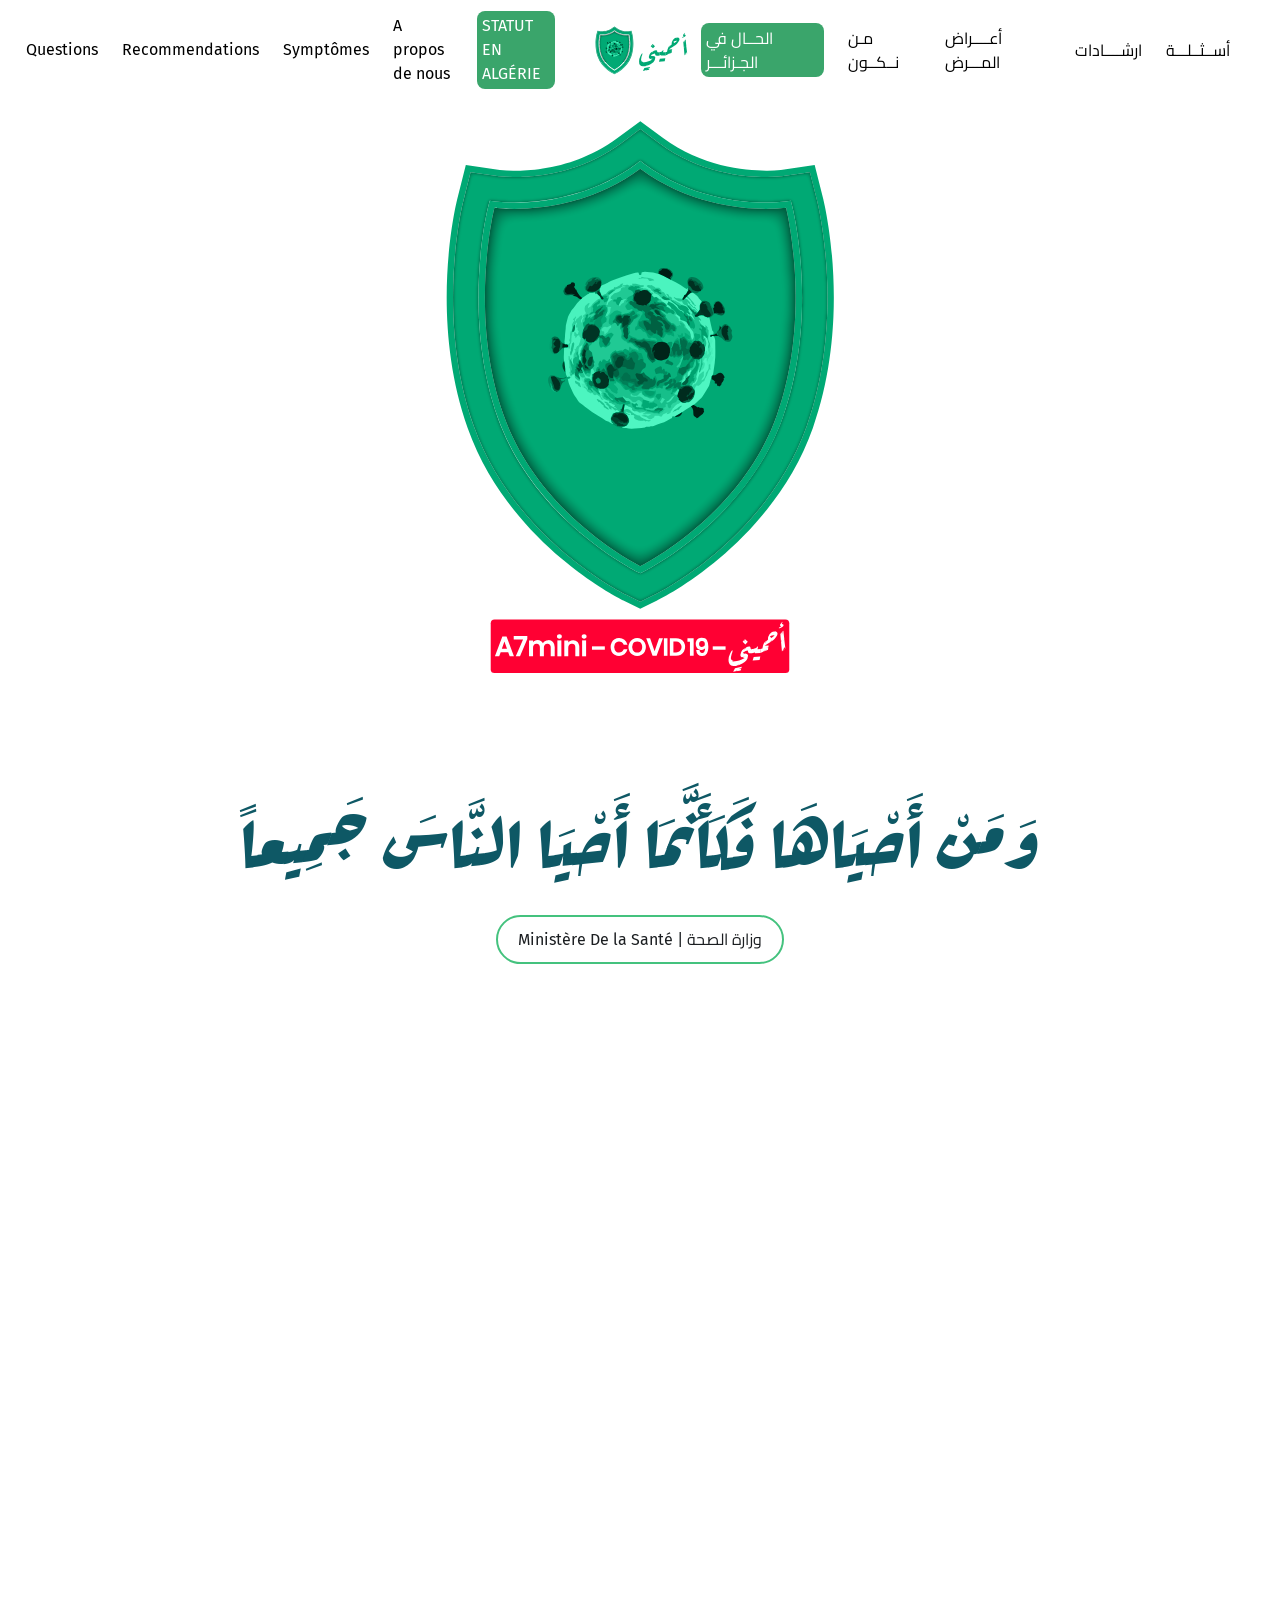
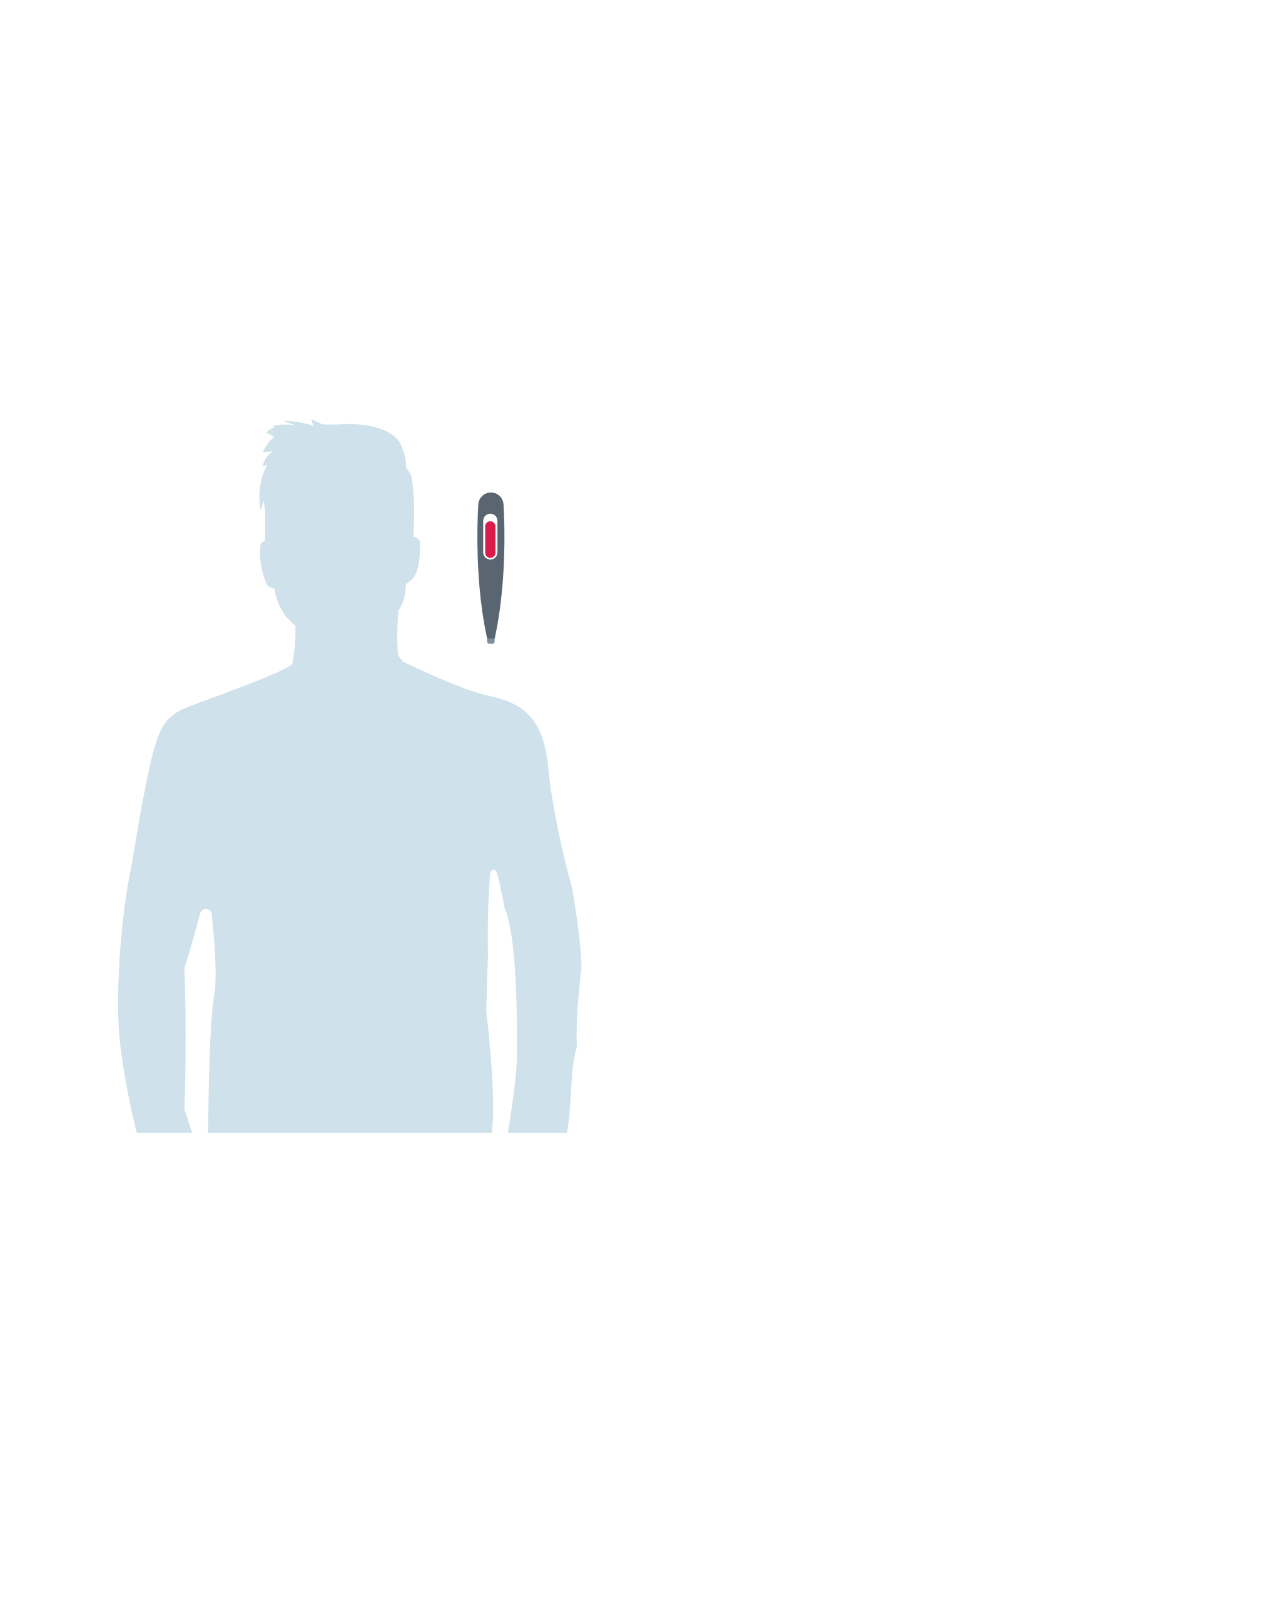
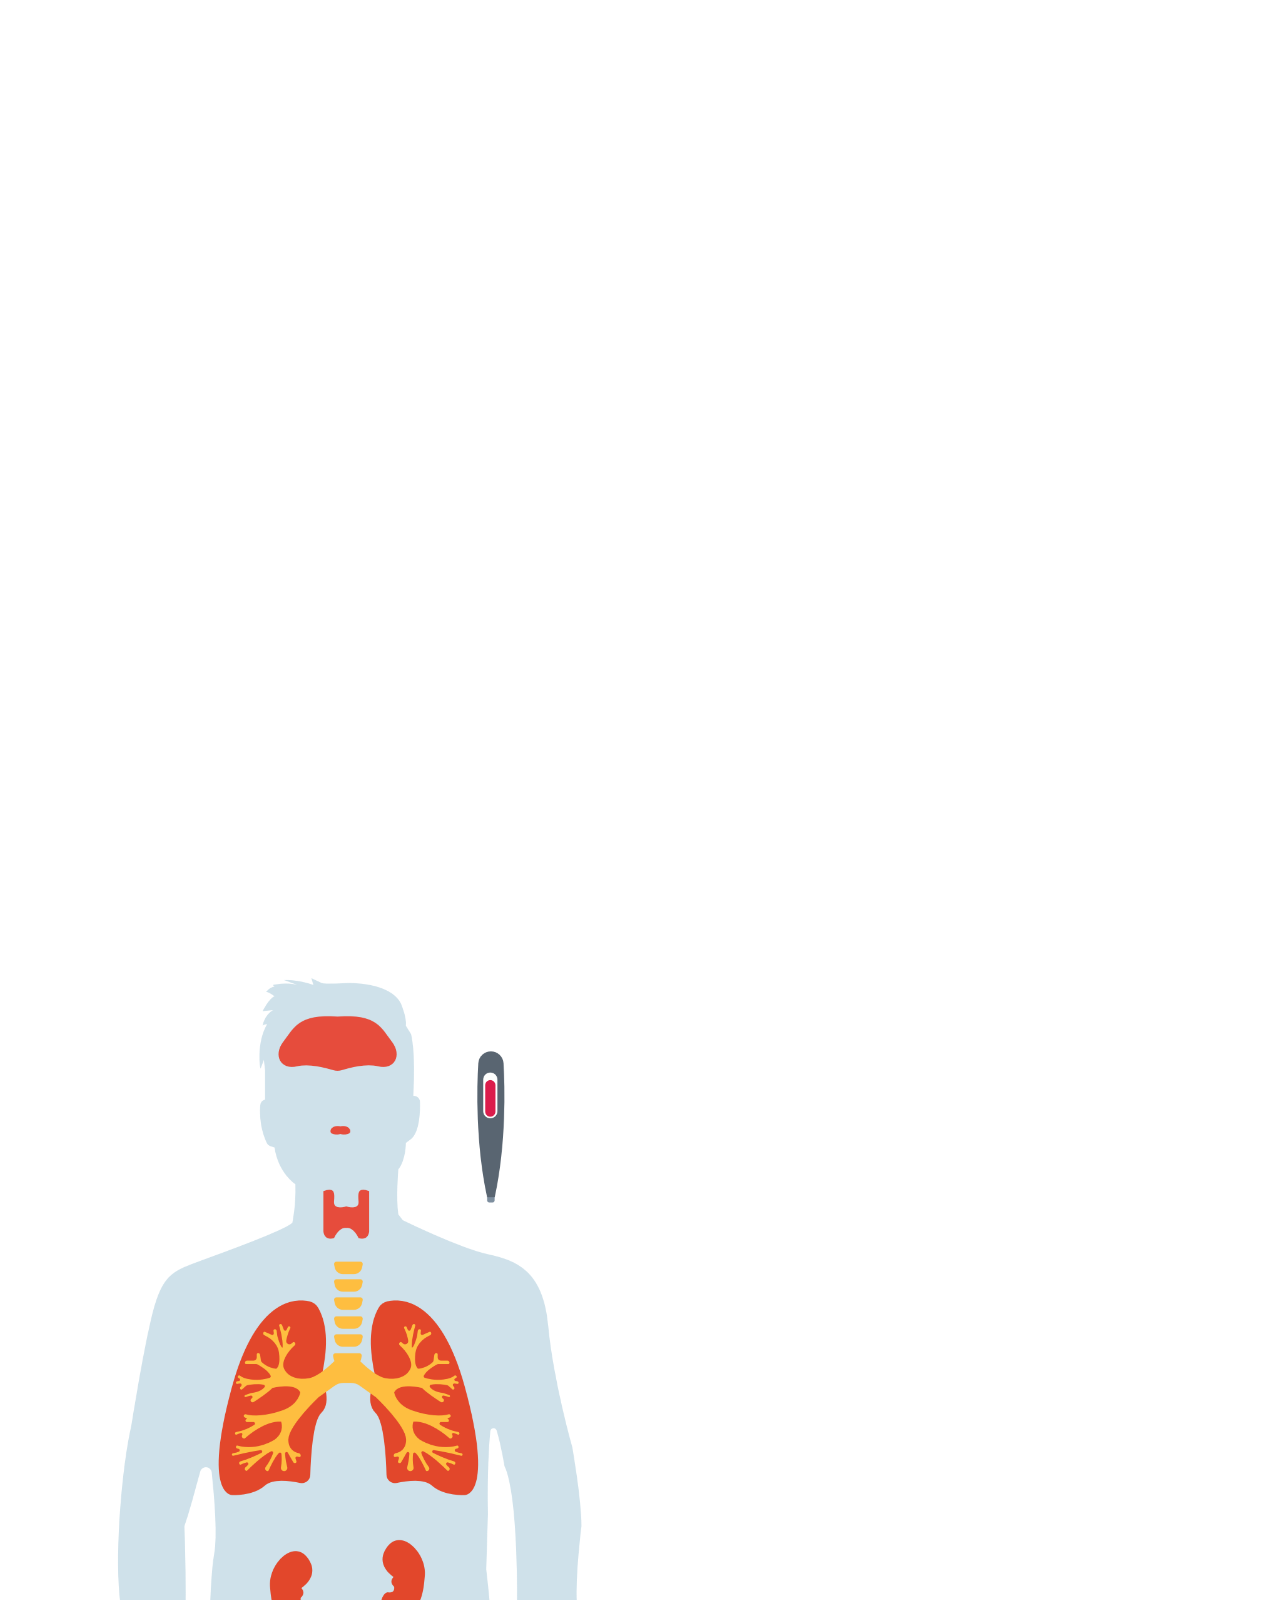
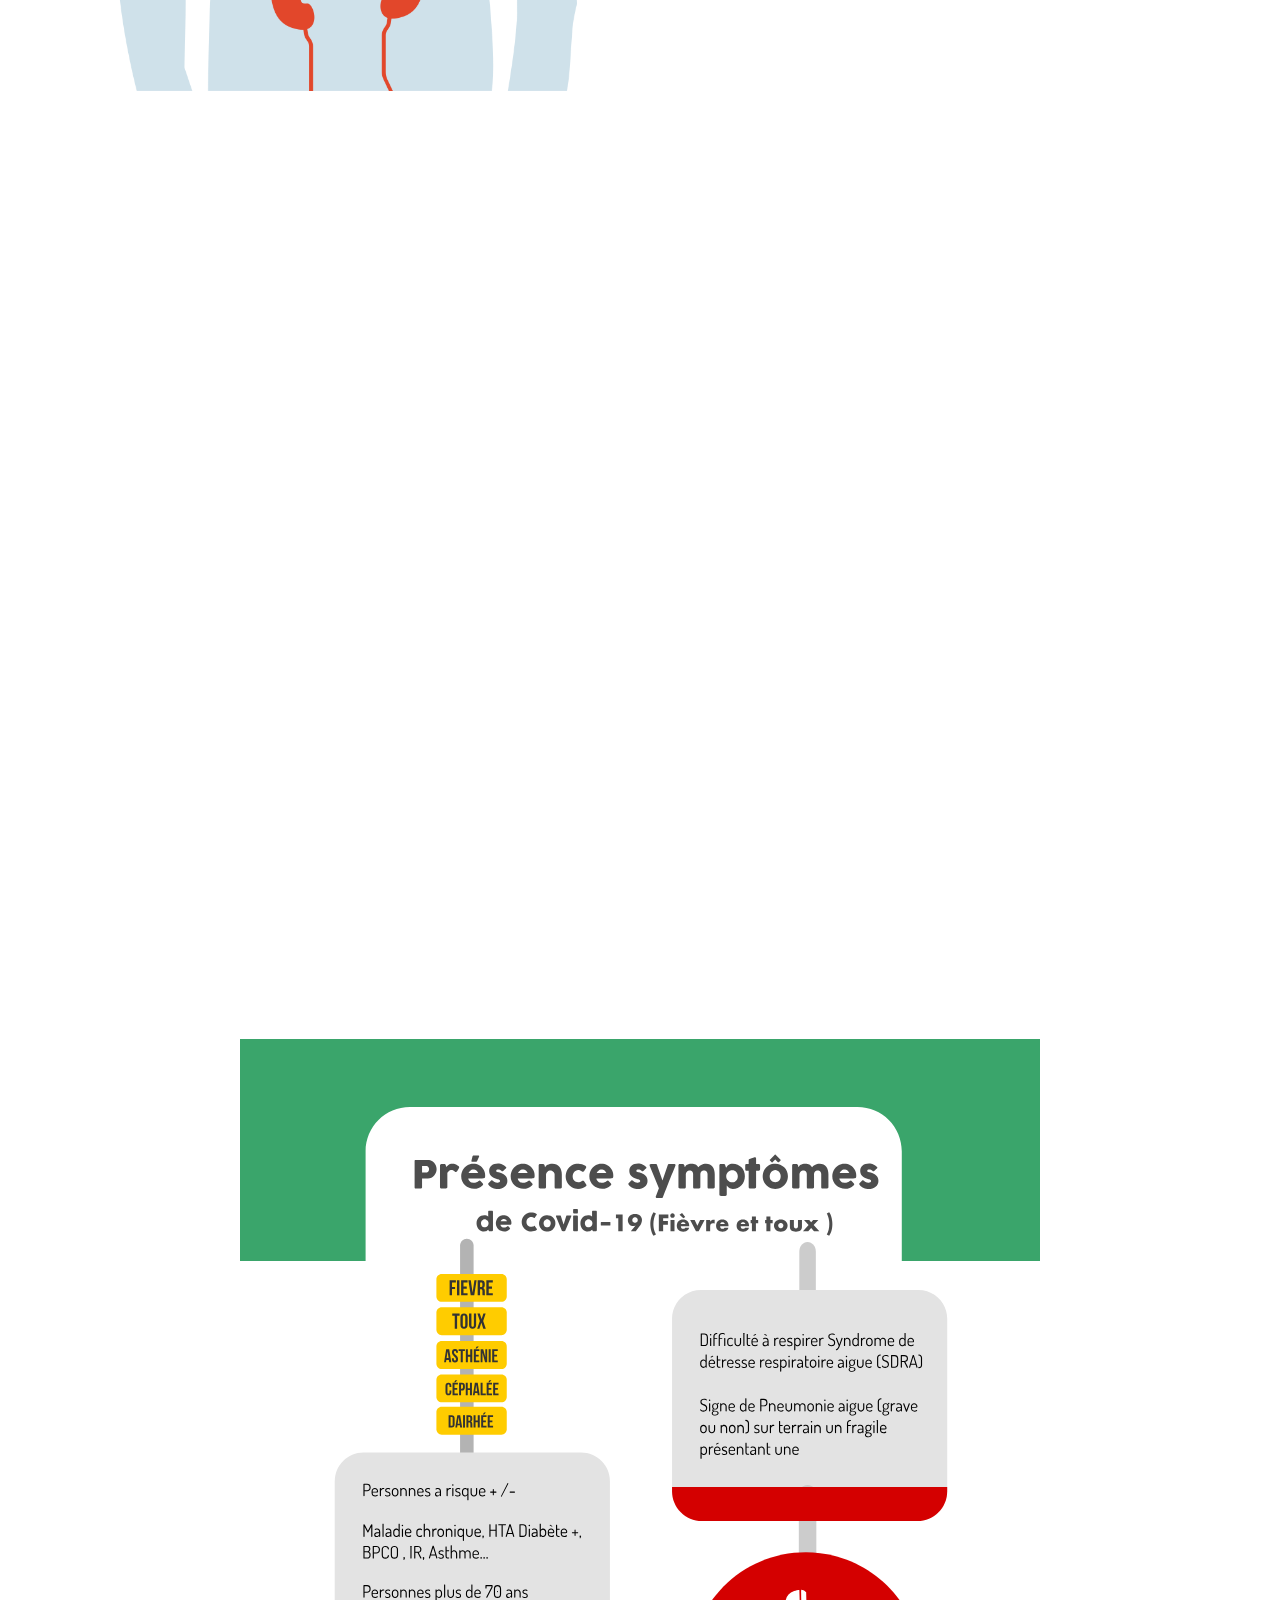
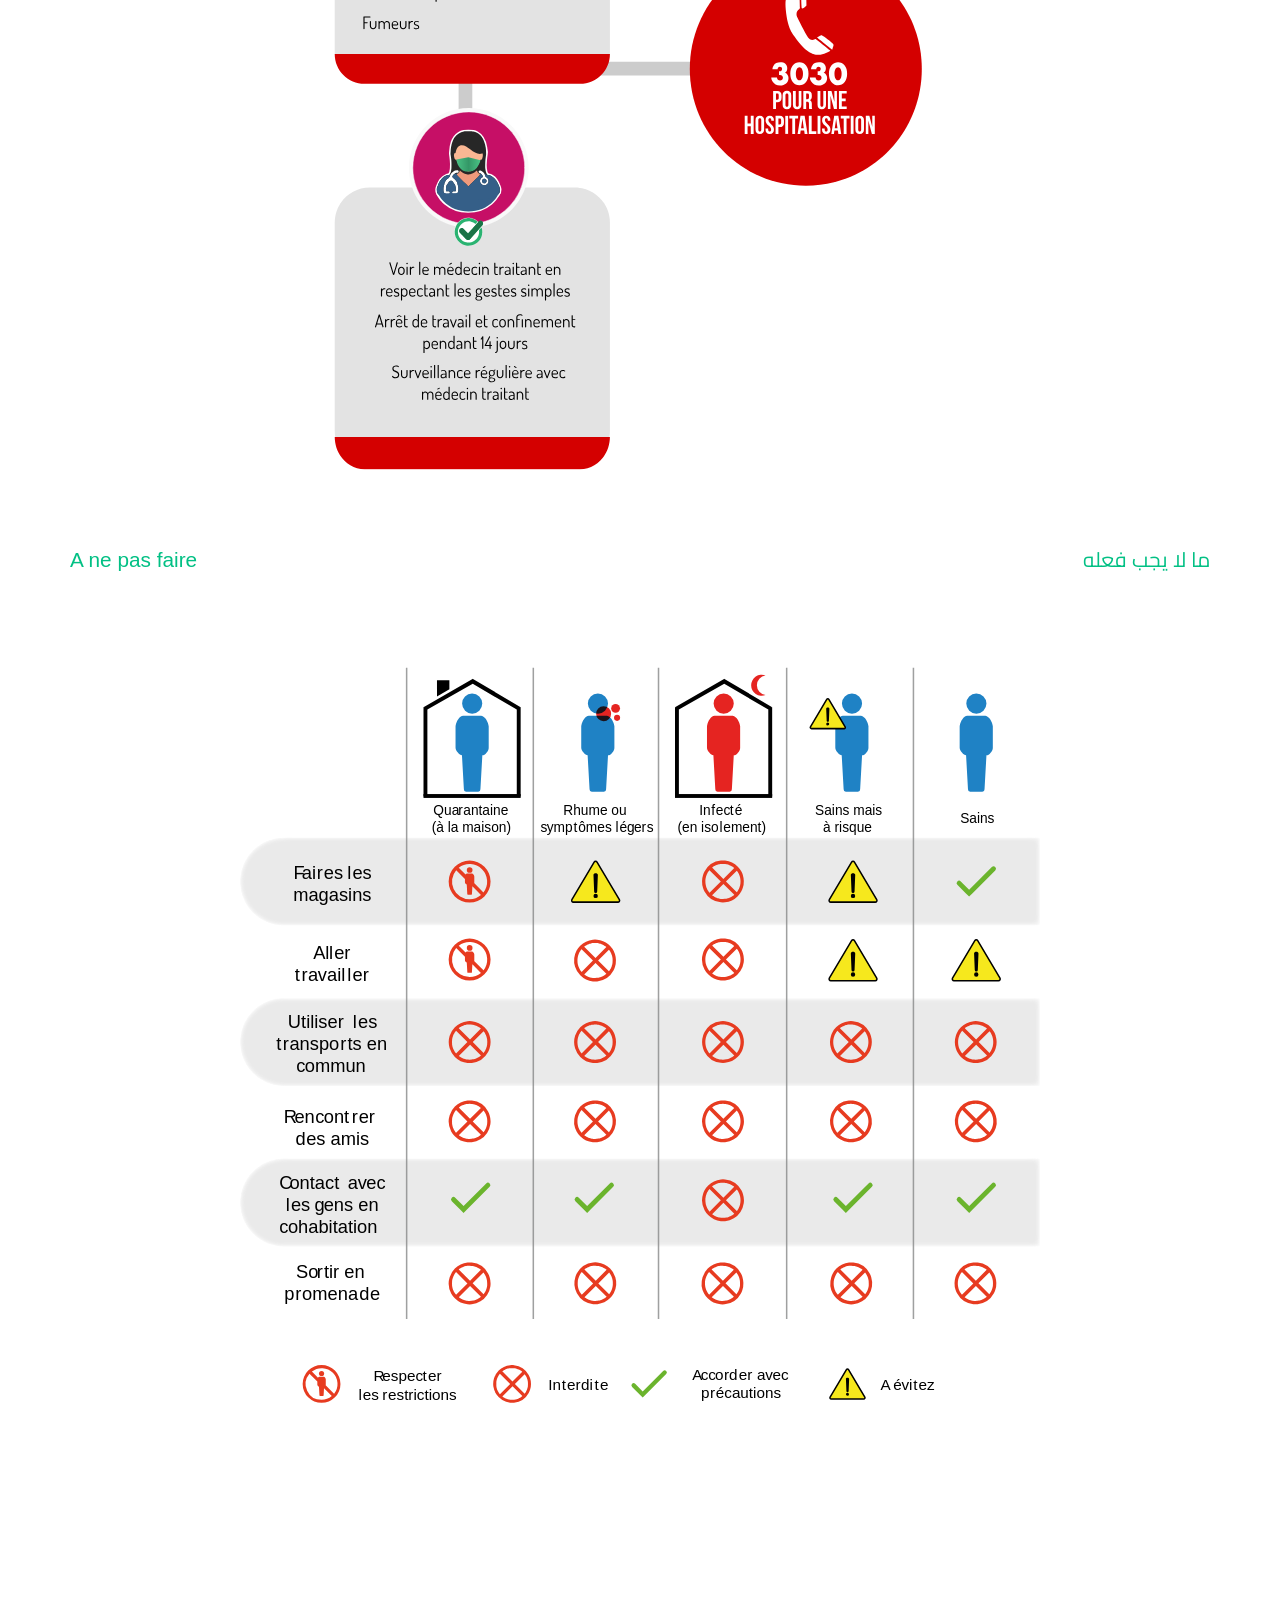
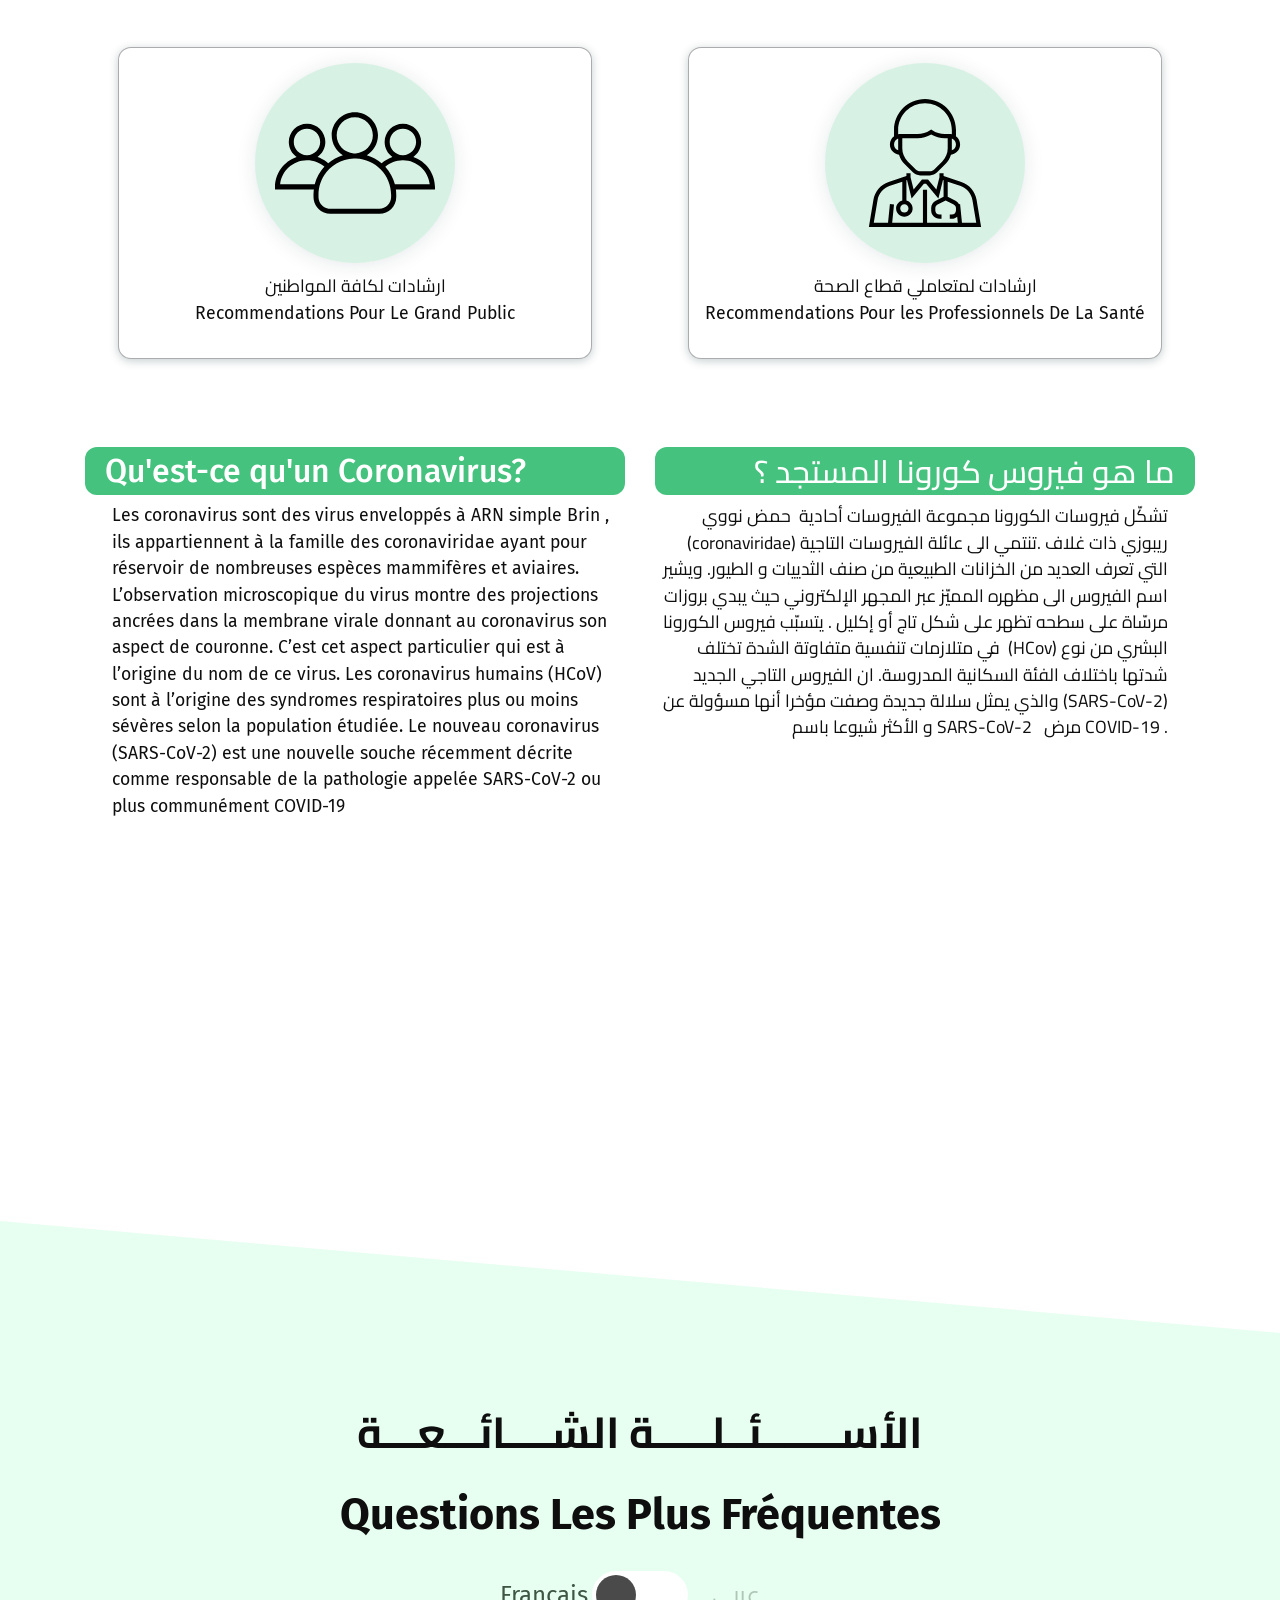
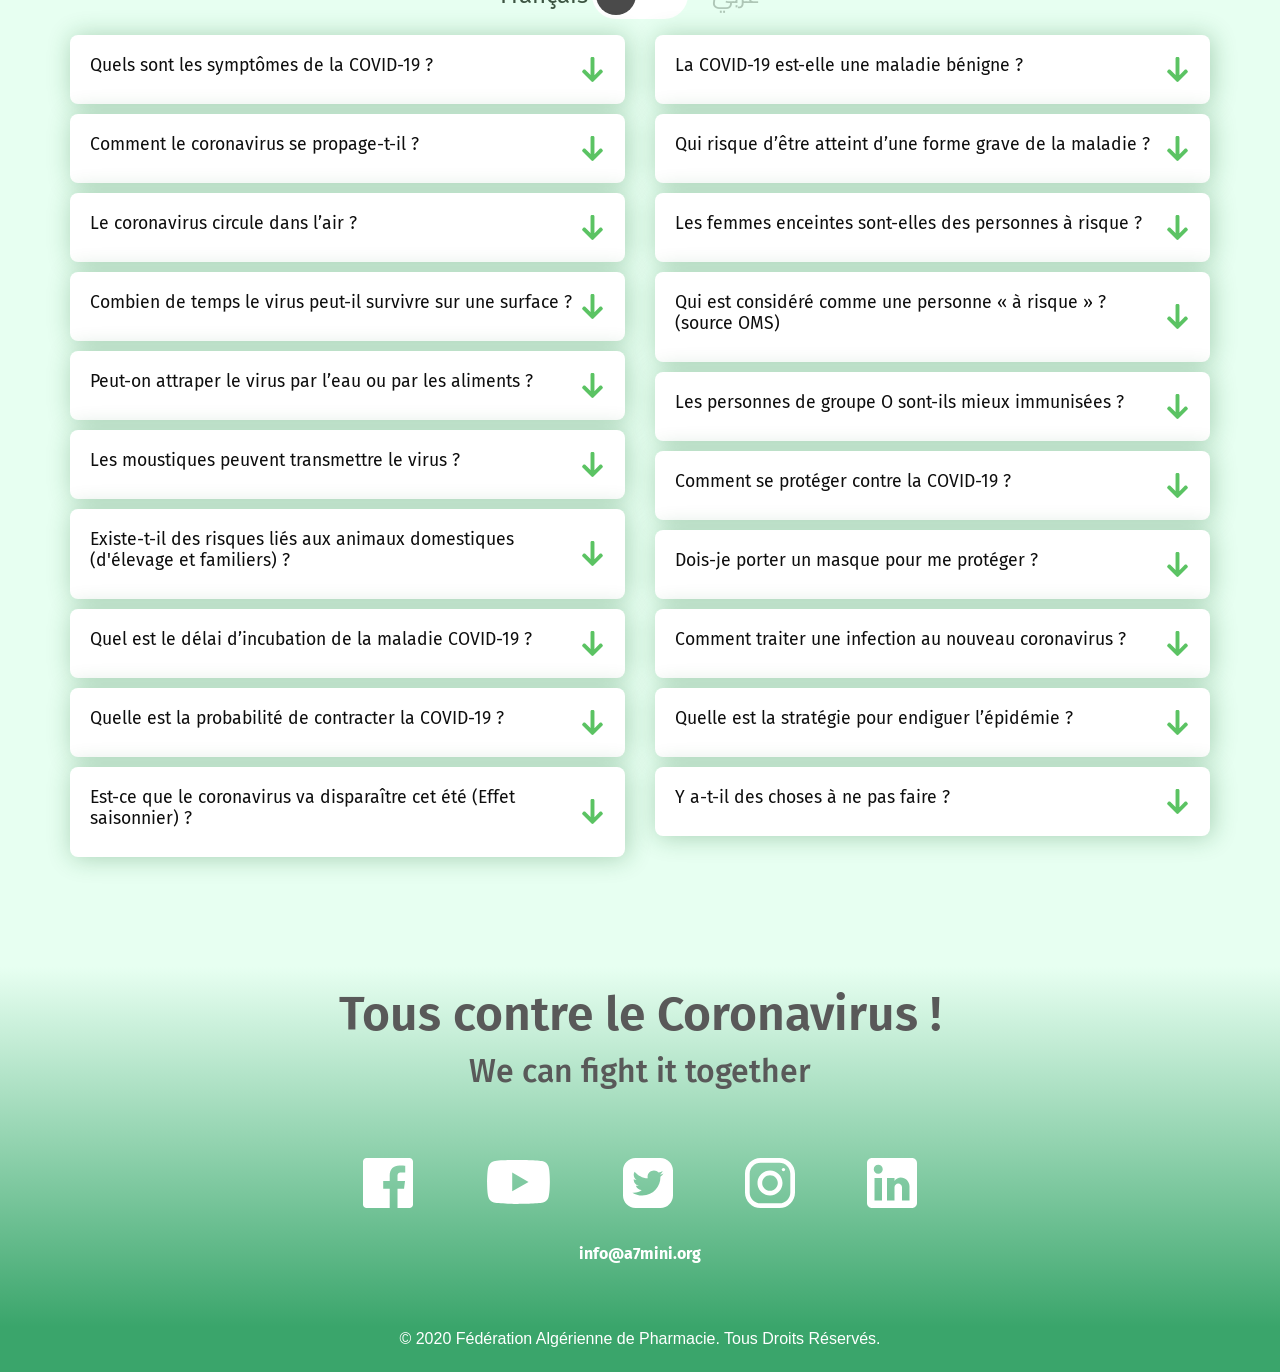
==== commit d6bb30fb: "Fifth recommendation added." ====
--- a/public/index.html
+++ b/public/index.html
@@ -17,12 +17,13 @@
     <!--Icons made by <a href="https://www.flaticon.com/authors/prosymbols" title="Prosymbols">Prosymbols</a> from <a href="https://www.flaticon.com/" title="Flaticon"> www.flaticon.com</a>-->
     <!--Icons made by <a href="https://www.flaticon.com/authors/eucalyp" title="Eucalyp">Eucalyp</a> from <a href="https://www.flaticon.com/" title="Flaticon"> www.flaticon.com</a>-->
     <!--Icons made by <a href="https://www.flaticon.com/authors/roundicons" title="Roundicons">Roundicons</a> from <a href="https://www.flaticon.com/" title="Flaticon"> www.flaticon.com</a>-->
+    <link rel="stylesheet" type="text/css" href="css/components/map.css"/>
     <meta charset="UTF-8">
     <meta name="viewport" content="width=device-width, minimum-scale=1, initial-scale=1.0">
 
+    <script src="/js/countUp.js" type="module"></script>
     <script src="/js/loader.js"></script>
-    <!--<script src="js/loader.js"></script>-->
-    <script src="/js/countUp.js" type="module"></script>
+
     <!--Imporing Bootstrap-->
     <link rel="stylesheet" href="/css/bootstrap.min.css">
     <script src="https://ajax.googleapis.com/ajax/libs/jquery/1.12.4/jquery.min.js"></script>
@@ -163,16 +164,27 @@
                 </div>
                 <h3 class="text-center"
                     data-aos="fade-up" data-aos-anchor-placement="top-center" >Carte épidémiologique | <span class="text-arabic">خريطة وبائية</span></h3>
-                <div class="map-wrapper w-75 mx-auto"
+                <div class="map-wrapper w-75 mx-auto "
                      data-aos="fade-up" data-aos-anchor-placement="top-center" >
-                    <iframe width="800" height="870" frameborder="0"scrolling="no" style="overflow-y:hidden;" src="https://create.piktochart.com/embed/46048991-cartographie" ></iframe>
+
+                    <div class="piktowrapper-embed" style="height: 300px; position: relative;" data-uid="46048991-cartographie"><div class="pikto-canvas-wrap"><div class="pikto-canvas"><div class="embed-loading-overlay" style="width: 100%; height: 100%; position: absolute; text-align: center;"><img width="60px" alt="Loading..." style="margin-top: 100px" src="https://create.piktochart.com/loading.gif"/><p style="margin: 0; padding: 0; font-family: Lato, Helvetica, Arial, sans-serif; font-weight: 600; font-size: 16px">Loading...</p></div></div></div></div><script>(function (d) {
+                    var js, id = "pikto-embed-js", ref = d.getElementsByTagName("script")[0];
+                    if (d.getElementById(id)) {
+                        return;
+                    }
+                    js = d.createElement("script");
+                    js.id = id;
+                    js.async = true;
+                    js.src = "https://create.piktochart.com/assets/embedding/embed.js";
+                    ref.parentNode.insertBefore(js, ref);
+                }(document));</script>
                 </div>
                 <div class="row pt-3"
                      data-aos="fade-up" data-aos-anchor-placement="top-center" >
                     <div class="col-12">
                         <h3 class="text-center">Nombre des cas | <span class="text-arabic">عدد الحالات</span></h3>
                         <div class="graph-wrapper">
-                            <iframe style="width:100%" src="https://coronavirus.app/chart/AwN0CScPDApcLFgz6e3z/infected?embed=true"
+                            <iframe style="width:100%" height="400px" src="https://coronavirus.app/chart/AwN0CScPDApcLFgz6e3z/infected?embed=true"
                                     frameborder="0" allow="accelerometer; autoplay; encrypted-media; gyroscope; picture-in-picture" allowfullscreen></iframe>
                         </div>
                     </div>
@@ -796,8 +808,6 @@
     <script src="/js/scrollEvent.js"></script>
     <script src="/js/symptoms.js"></script>
     <script src="https://unpkg.com/aos@2.3.1/dist/aos.js"></script>
-    <script>
-        // AOS.init()
-    </script>
+
 </body>
 </html>
--- a/public/css/components/map.css
+++ b/public/css/components/map.css
@@ -0,0 +1,10 @@
+@media screen and (max-width: 800px) {
+    h3 {
+        font-size: 1.7rem;
+    }
+}
+
+.map-wrapper {
+    overflow-x: -moz-scrollbars-none;
+    overflow-y: hidden;
+}
